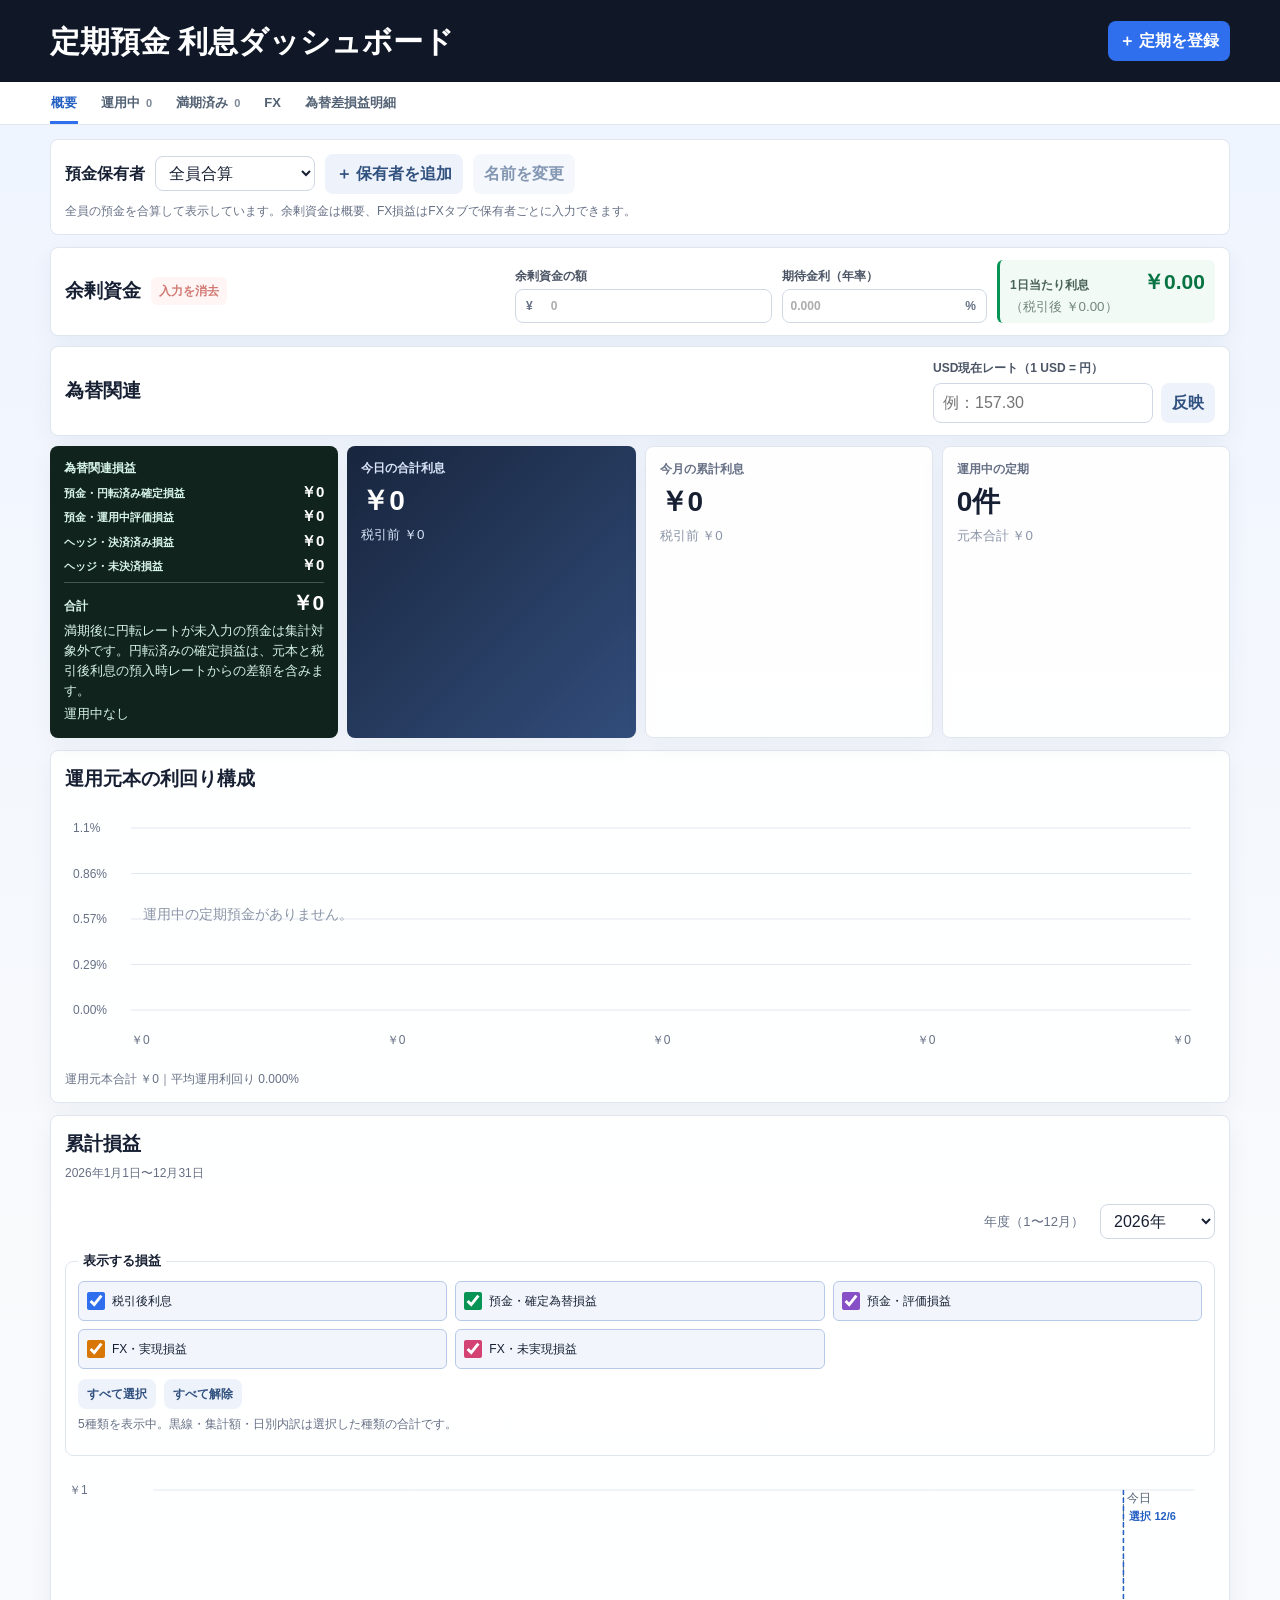
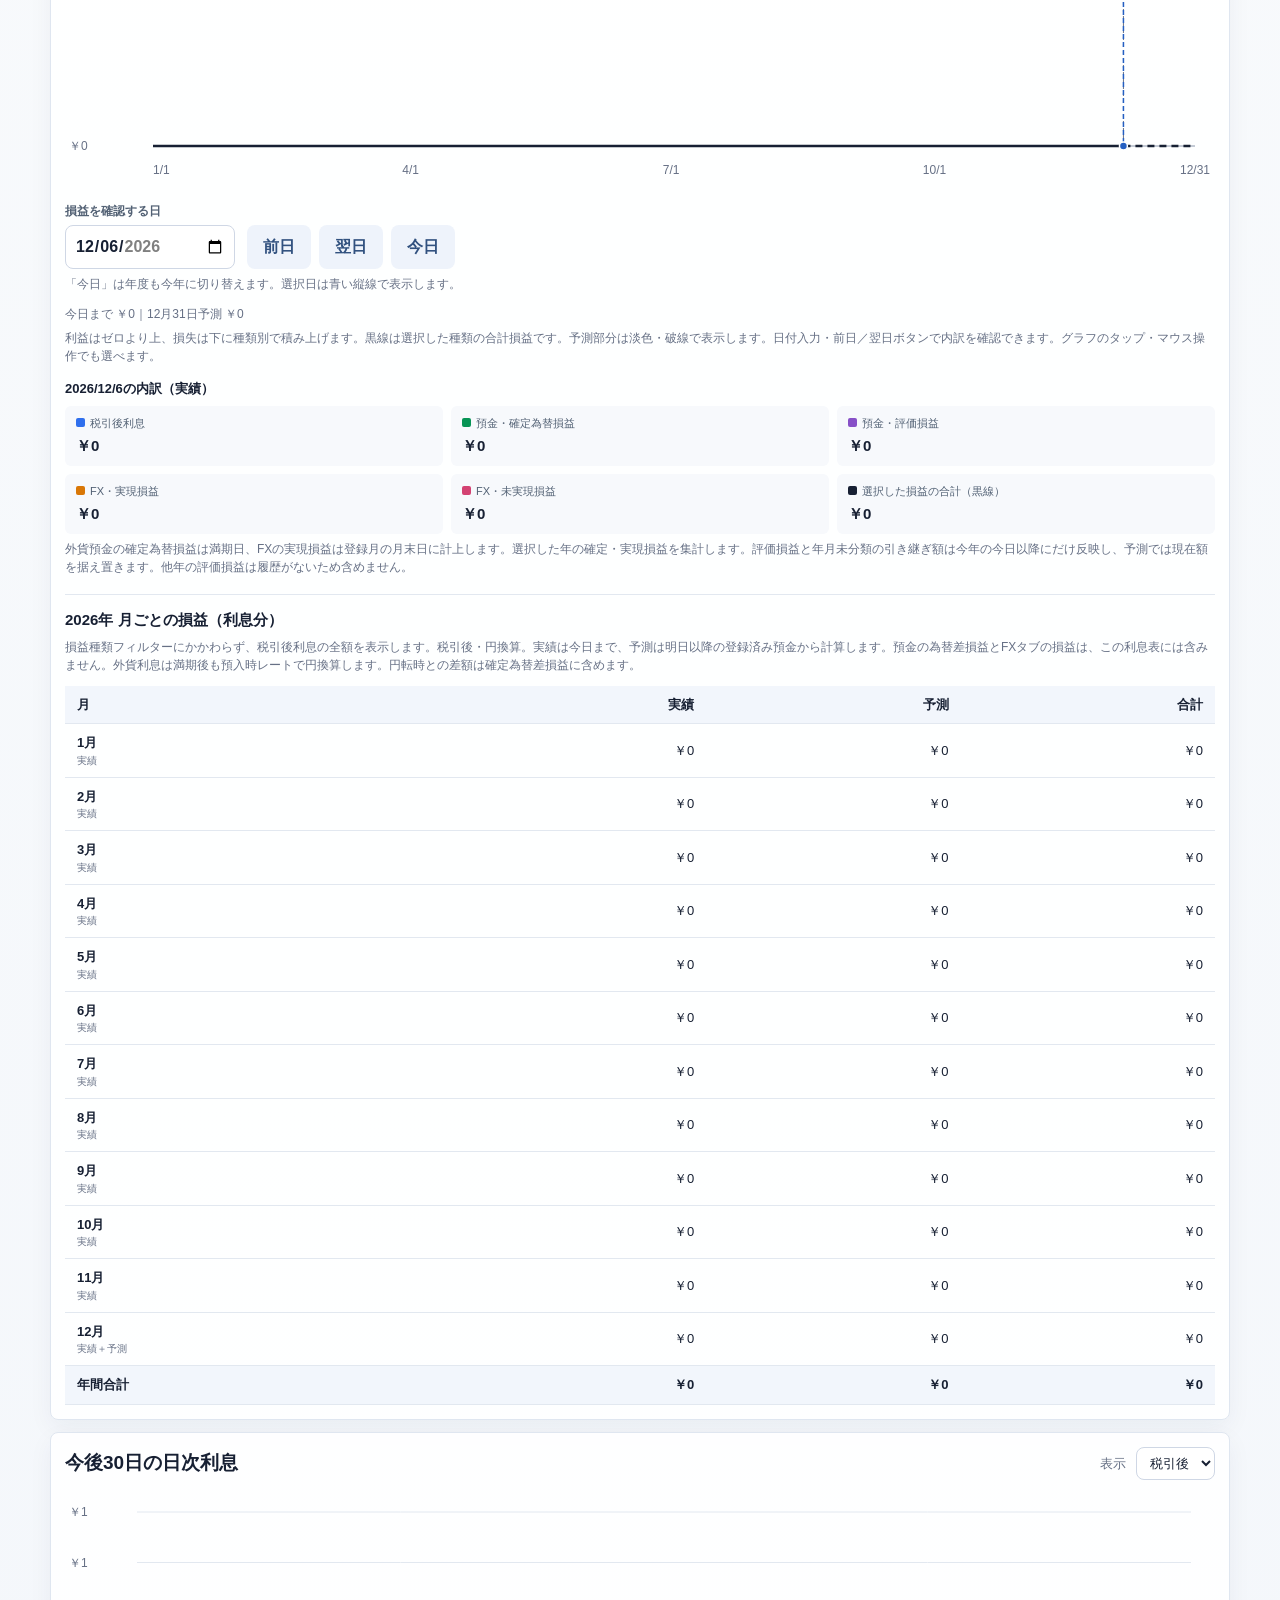
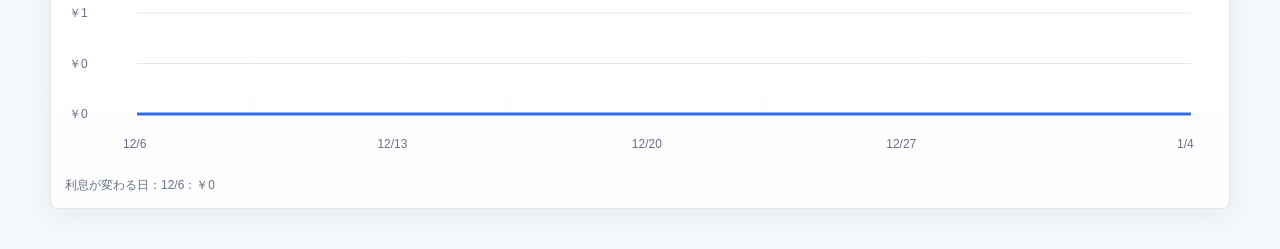
==== index.html @ d97f9ba0 "Move profit date navigation below chart" ====
<!doctype html>
<html lang="ja">
<head>
  <meta charset="utf-8" />
  <meta name="viewport" content="width=device-width,initial-scale=1,viewport-fit=cover" />
  <meta name="theme-color" content="#101827" />
  <title>定期預金 利息ダッシュボード</title>
  <link rel="manifest" href="manifest.json" />
  <link rel="stylesheet" href="style-v32.css" />
</head>
<body>
  <header class="app-header">
    <div>
      <h1>定期預金 利息ダッシュボード</h1>
    </div>
    <button id="addDepositButton" class="primary-button">＋ 定期を登録</button>
  </header>

  <nav class="view-nav" aria-label="画面切り替え">
    <div class="view-nav-inner">
      <a href="#dashboard" data-view-link="dashboard">概要</a>
      <a href="#active" data-view-link="active">運用中 <span id="activeNavCount">0</span></a>
      <a href="#matured" data-view-link="matured">満期済み <span id="maturedNavCount">0</span></a>
      <a href="#fx" data-view-link="fx">FX</a>
      <a href="#fx-details" data-view-link="fx-details">為替差損益明細</a>
    </div>
  </nav>

  <main class="container">
    <section class="owner-panel" aria-label="預金保有者の切り替え">
      <div class="owner-controls">
        <label for="ownerSelector">預金保有者</label>
        <select id="ownerSelector"></select>
        <button id="addOwnerButton" class="secondary-button" type="button">＋ 保有者を追加</button>
        <button id="renameOwnerButton" class="secondary-button" type="button">名前を変更</button>
      </div>
      <p id="ownerScopeLabel"></p>
    </section>
    <section id="dashboardView" class="app-view">
    <section class="surplus-panel">
      <div class="surplus-heading">
        <h2>余剰資金</h2>
        <button id="clearSurplusButton" class="compact-button" type="button">入力を消去</button>
      </div>
      <div class="surplus-fields">
        <label>
          余剰資金の額
          <div class="input-with-unit">
            <span>¥</span>
            <input id="surplusAmount" type="number" min="0" step="1" inputmode="decimal" placeholder="0" />
          </div>
        </label>
        <label>
          期待金利（年率）
          <div class="input-with-unit unit-right">
            <input id="surplusAnnualRate" type="number" min="0" step="0.001" inputmode="decimal" placeholder="0.000" />
            <span>%</span>
          </div>
        </label>
        <div class="surplus-result">
          <span>1日当たり利息</span>
          <strong id="surplusDailyInterest">¥0.00</strong>
          <small id="surplusDailyInterestNet">（税引後 ¥0.00）</small>
        </div>
      </div>
    </section>

    <section class="fx-toolbar">
      <div>
        <h2>為替関連</h2>
      </div>
      <div class="fx-related-fields fx-rate-only">
        <div class="fx-rate-entry">
          <label for="manualUsdRate">USD現在レート（1 USD = 円）</label>
          <div class="fx-rate-controls">
            <input id="manualUsdRate" type="number" min="0.000001" step="0.000001" inputmode="decimal" placeholder="例：157.30" />
            <button id="applyFxRateButton" class="secondary-button">反映</button>
          </div>
        </div>
      </div>
    </section>

    <section class="summary-grid">
      <article class="summary-card fx-featured">
        <span>為替関連損益</span>
        <div class="fx-profit-lines">
          <div class="fx-profit-line"><span>預金・円転済み確定損益</span><strong id="realizedDepositFx">¥0</strong></div>
          <div class="fx-profit-line"><span>預金・運用中評価損益</span><strong id="unrealizedDepositFx">¥0</strong></div>
          <div class="fx-profit-line"><span>ヘッジ・決済済み損益</span><strong id="settledHedgeFx">¥0</strong></div>
          <div class="fx-profit-line"><span>ヘッジ・未決済損益</span><strong id="unsettledHedgeFx">¥0</strong></div>
          <div class="fx-profit-line total"><span>合計</span><strong id="fxGainLoss">¥0</strong></div>
        </div>
        <small style="display:block">満期後に円転レートが未入力の預金は集計対象外です。円転済みの確定損益は、元本と税引後利息の預入時レートからの差額を含みます。</small>
        <small id="fxRateStatus">外貨預金なし</small>
      </article>
      <article class="summary-card featured">
        <span>今日の合計利息</span>
        <strong id="todayInterest">¥0</strong>
        <small id="todayInterestGross">税引前 ¥0</small>
      </article>
      <article class="summary-card">
        <span>今月の累計利息</span>
        <strong id="monthInterest">¥0</strong>
        <small id="monthInterestGross">税引前 ¥0</small>
      </article>
      <article class="summary-card">
        <span>運用中の定期</span>
        <strong id="activeDepositCount">0件</strong>
        <small id="totalPrincipal">元本合計 ¥0</small>
      </article>
    </section>

    <section class="panel">
      <div class="panel-heading">
        <div>
          <h2>運用元本の利回り構成</h2>
        </div>
      </div>
      <div class="chart-shell">
        <canvas id="yieldChart" width="1000" height="260" aria-label="運用元本の利回り構成グラフ"></canvas>
      </div>
      <div id="yieldBreakdown" class="daily-breakdown">グラフを読み込んでいます...</div>
    </section>

    <section class="panel">
      <div class="panel-heading">
        <div>
          <h2>累計損益</h2>
          <p id="profitPeriod" class="daily-breakdown"></p>
        </div>
      </div>
      <div class="toolbar profit-year-filter"><label for="profitYear">年度（1〜12月）</label><select id="profitYear"></select></div>
      <fieldset id="profitSeriesFilter" class="profit-series-filter">
        <legend>表示する損益</legend>
        <div class="profit-series-options">
          <label class="profit-series-option" style="--series-color:#2f6fed"><input type="checkbox" data-profit-series="interest" checked /><span>税引後利息</span></label>
          <label class="profit-series-option" style="--series-color:#079455"><input type="checkbox" data-profit-series="depositRealized" checked /><span>預金・確定為替損益</span></label>
          <label class="profit-series-option" style="--series-color:#8750c7"><input type="checkbox" data-profit-series="depositUnrealized" checked /><span>預金・評価損益</span></label>
          <label class="profit-series-option" style="--series-color:#d97706"><input type="checkbox" data-profit-series="fxRealized" checked /><span>FX・実現損益</span></label>
          <label class="profit-series-option" style="--series-color:#d34272"><input type="checkbox" data-profit-series="fxUnrealized" checked /><span>FX・未実現損益</span></label>
        </div>
        <div class="profit-series-actions">
          <button id="selectAllProfitSeries" type="button" class="secondary-button">すべて選択</button>
          <button id="clearProfitSeries" type="button" class="secondary-button">すべて解除</button>
        </div>
        <p id="profitSeriesStatus" class="daily-breakdown" role="status" aria-live="polite"></p>
      </fieldset>
      <div class="chart-shell">
        <canvas id="profitChart" width="1000" height="320" aria-label="損益種類別の累計損益積み上げグラフ" aria-describedby="profitChartNote"></canvas>
      </div>
      <div class="profit-date-controls" role="group" aria-label="損益の確認日を選択">
        <label for="profitDetailDate">損益を確認する日<input id="profitDetailDate" type="date" /></label>
        <div class="profit-date-buttons">
          <button id="profitPreviousDay" type="button" class="secondary-button">前日</button>
          <button id="profitNextDay" type="button" class="secondary-button">翌日</button>
          <button id="profitToday" type="button" class="secondary-button">今日</button>
        </div>
      </div>
      <p class="daily-breakdown profit-date-help">「今日」は年度も今年に切り替えます。選択日は青い縦線で表示します。</p>
      <div id="profitBreakdown" class="daily-breakdown"></div>
      <p id="profitChartNote" class="daily-breakdown">利益はゼロより上、損失は下に種類別で積み上げます。黒線は選択した種類の合計損益です。予測部分は淡色・破線で表示します。日付入力・前日／翌日ボタンで内訳を確認できます。グラフのタップ・マウス操作でも選べます。</p>
      <h3 id="profitDetailHeading" class="profit-detail-heading"></h3>
      <div id="profitLegend" class="profit-legend"></div>
      <p class="daily-breakdown">外貨預金の確定為替損益は満期日、FXの実現損益は登録月の月末日に計上します。選択した年の確定・実現損益を集計します。評価損益と年月未分類の引き継ぎ額は今年の今日以降にだけ反映し、予測では現在額を据え置きます。他年の評価損益は履歴がないため含めません。</p>
      <div class="monthly-profit">
        <h3 id="monthlyProfitTitle">月ごとの損益（利息分）</h3>
        <p id="monthlyProfitNote" class="daily-breakdown">損益種類フィルターにかかわらず、税引後利息の全額を表示します。税引後・円換算。実績は今日まで、予測は明日以降の登録済み預金から計算します。預金の為替差損益とFXタブの損益は、この利息表には含みません。外貨利息は満期後も預入時レートで円換算します。円転時との差額は確定為替差損益に含めます。</p>
        <div class="monthly-profit-scroll" tabindex="0" role="region" aria-label="月ごとの損益表" aria-describedby="monthlyProfitNote">
          <table class="monthly-profit-table">
            <caption id="monthlyProfitCaption" class="visually-hidden">選択年の月別税引後利息の実績と予測</caption>
            <thead><tr><th scope="col">月</th><th scope="col">実績</th><th scope="col">予測</th><th scope="col">合計</th></tr></thead>
            <tbody id="monthlyProfitBody"></tbody>
            <tfoot><tr><th scope="row">年間合計</th><td id="monthlyProfit-actual"></td><td id="monthlyProfit-forecast"></td><td id="monthlyProfit-total"></td></tr></tfoot>
          </table>
        </div>
      </div>
    </section>

    <section class="panel">
      <div class="panel-heading">
        <div>
          <h2>今後30日の日次利息</h2>
        </div>
        <div class="toolbar">
          <label>
            表示
            <select id="taxMode">
              <option value="net">税引後</option>
              <option value="gross">税引前</option>
            </select>
          </label>
        </div>
      </div>
      <div class="chart-shell">
        <canvas id="interestChart" width="1000" height="280" aria-label="日次利息グラフ"></canvas>
      </div>
      <div id="dailyBreakdown" class="daily-breakdown"></div>
    </section>
    </section>

    <section id="depositsView" class="app-view" hidden>
    <section class="panel view-content-panel">
      <div class="panel-heading">
        <div>
          <p class="view-eyebrow">定期預金</p>
          <h2 id="depositViewTitle">運用中の定期預金</h2>
        </div>
        <div class="toolbar">
          <button id="exportButton" class="secondary-button">CSV出力</button>
          <label class="file-label">
            CSV読込
            <input id="importInput" type="file" accept=".csv,text/csv" />
          </label>
        </div>
      </div>
      <div id="depositList" class="deposit-list"></div>
      <p id="emptyMessage" class="empty-message">まだ定期預金が登録されていません。</p>
    </section>
    </section>

    <section id="fxView" class="app-view" hidden>
      <section class="panel view-content-panel">
        <div class="panel-heading">
          <div><p class="view-eyebrow">FX</p><h2>FX損益の登録</h2></div>
          <button id="addFxCompanyButton" class="secondary-button" type="button">＋ FX会社を追加</button>
        </div>
        <p id="fxEditingScope" class="daily-breakdown"></p>
        <p class="daily-breakdown">金額は円で入力してください。マイナス入力にも対応しています。FX会社の一覧は全保有者で共通です。</p>
        <div class="fx-ledger-summary">
          <div><span>実現損益（全登録年月）</span><strong id="fxRegisteredRealized">¥0</strong></div>
          <div><span>未実現損益（現時点）</span><strong id="fxCurrentUnrealized">¥0</strong></div>
          <div><span>FX損益合計</span><strong id="fxRegisteredTotal">¥0</strong></div>
        </div>
        <h3>実現損益</h3>
        <div class="toolbar"><label for="fxYear">表示年</label><select id="fxYear"></select></div>
        <p class="daily-breakdown">2026年1月から登録できます。表は横・縦にスクロールできます。概要の「ヘッジ・決済済み損益」は、表示年にかかわらず全登録年月の合計です。</p>
        <p id="fxCompanyEmpty" class="empty-message">保有者を選び「FX会社を追加」すると、年月×FX会社の表に入力できます。</p>
        <div class="fx-ledger-scroll" role="region" aria-label="年月別・FX会社別の実現損益" tabindex="0">
          <table class="fx-ledger-table">
            <caption class="visually-hidden">FX実現損益の月別・会社別入力表（円）</caption>
            <thead id="fxLedgerHead"></thead><tbody id="fxLedgerBody"></tbody><tfoot id="fxLedgerFoot"></tfoot>
          </table>
        </div>
        <div id="fxLegacyPanel" class="fx-legacy-panel" hidden>
          <label for="fxSettledProfit">年月未分類の実現損益（従来入力の引き継ぎ・円）</label>
          <input id="fxSettledProfit" type="text" inputmode="text" spellcheck="false" placeholder="0" />
          <p class="daily-breakdown">以前の決済損益は年月・会社が不明なため、ここに引き継いで合計に含めています。月別表へ振り分けた分はこの金額から差し引き、二重計上を防いでください。</p>
        </div>
        <div class="fx-unrealized-panel">
          <h3>未実現損益</h3>
          <label for="fxUnsettledProfit">現時点の未実現損益（全FX会社の合計・円）</label>
          <input id="fxUnsettledProfit" type="text" inputmode="text" spellcheck="false" placeholder="例：-10000" />
          <p id="fxUnrealizedUpdatedAt" class="daily-breakdown"></p>
          <p class="daily-breakdown">概要の「ヘッジ・未決済損益」に反映します。</p>
        </div>
        <p id="fxSaveStatus" class="daily-breakdown" role="status" aria-live="polite"></p>
      </section>
    </section>

    <section id="fxDetailsView" class="app-view" hidden>
    <section class="panel view-content-panel">
      <div class="panel-heading">
        <div>
          <p class="view-eyebrow">為替関連</p>
          <h2>為替差損益の計算明細</h2>
        </div>
      </div>
      <div id="fxCalculationDetails" class="fx-calculation-list"></div>
    </section>
    </section>
  </main>

  <dialog id="depositDialog">
    <form id="depositForm" method="dialog">
      <div class="dialog-heading">
        <div>
          <h2 id="dialogTitle">定期預金を登録</h2>
        </div>
        <button type="button" id="closeDialogButton" class="icon-button" aria-label="閉じる">×</button>
      </div>

      <input type="hidden" id="depositId" />

      <div class="form-grid">
        <label>預金保有者<select id="ownerId" required></select></label>
        <label>
          金融機関名
          <input id="bankName" required placeholder="例：SBI新生銀行" />
        </label>
        <label>
          商品名
          <input id="productName" required placeholder="例：米ドル定期 1か月" />
        </label>
        <label>
          通貨
          <select id="currency">
            <option value="JPY">JPY（円）</option>
            <option value="USD">USD（米ドル）</option>
            <option value="EUR" disabled>EUR（既存データのみ）</option>
            <option value="AUD" disabled>AUD（既存データのみ）</option>
          </select>
        </label>
        <label>
          元本
          <input id="principal" required type="number" min="0" step="0.01" inputmode="decimal" />
        </label>
        <label>
          年利（%）
          <input id="annualRate" required type="number" min="0" step="0.001" inputmode="decimal" />
        </label>
        <label>
          預入日
          <input id="startDate" required type="date" />
        </label>
        <label>
          満期日
          <input id="maturityDate" required type="date" />
        </label>
        <label>
          日数基準
          <select id="dayBasis">
            <option value="365">365日</option>
            <option value="360">360日</option>
          </select>
        </label>
        <label>
          税率（%）
          <input id="taxRate" required type="number" min="0" max="100" step="0.001" value="20.315" />
        </label>
        <label>
          預入時レート（1 USD = 円）
          <input id="initialFxRate" required type="number" min="0.000001" step="0.000001" value="1" />
          <small>預金設定時の為替レート。利息の円換算基準に使用します。JPYは1。</small>
        </label>
        <label>
          現在レート（1 USD = 円）
          <input id="fxRate" required type="number" min="0.000001" step="0.000001" value="1" />
          <small>運用中の元本評価と為替差損益に使用します。利息は預入時レートで円換算します。</small>
        </label>
        <label>
          利息受取時の為替レート（参考・1 USD = 円）
          <input id="interestReceiptFxRate" type="number" min="0.000001" step="0.000001" inputmode="decimal" />
          <small>参考情報として保存します。利息の円換算・為替差損益の計算には使用しません。</small>
        </label>
        <label>
          円転時為替レート（1 USD = 円）
          <input id="conversionFxRate" type="number" min="0.000001" step="0.000001" inputmode="decimal" />
          <small>満期後の元本・税引後利息について、預入時レートからの確定為替差損益を算定します。</small>
        </label>
        <label>
          満期後
          <select id="afterMaturity">
            <option value="close">満期解約</option>
            <option value="principal">元金継続</option>
            <option value="compound">元利継続</option>
          </select>
        </label>
      </div>

      <div class="dialog-actions">
        <button type="button" id="cancelButton" class="secondary-button">キャンセル</button>
        <button type="submit" class="primary-button">保存</button>
      </div>
    </form>
  </dialog>

  <template id="depositCardTemplate">
    <article class="deposit-card">
      <div class="deposit-card-top">
        <div>
          <span class="currency-badge"></span>
          <div class="deposit-title-row">
            <h3 class="deposit-title"></h3>
            <div class="card-actions">
              <button type="button" class="edit-button secondary-button">編集</button>
              <button type="button" class="delete-button danger-button">削除</button>
            </div>
          </div>
          <p class="deposit-subtitle"></p>
        </div>
      </div>
      <div class="deposit-metrics">
        <div><span>元本</span><strong class="principal-value"></strong></div>
        <div><span>今日の税引後利息</span><strong class="daily-value"></strong></div>
        <div>
          <span>現在の税引後累計利息（外貨は預入時レート）</span>
          <strong class="accrued-interest-value"></strong>
        </div>
        <div class="principal-fx-metric">
          <span>元本の為替差損益</span>
          <strong class="principal-fx-value"></strong>
        </div>
        <div class="interest-fx-metric">
          <span>利息の為替差損益</span>
          <strong class="interest-fx-value"></strong>
        </div>
        <div><span>満期利息</span><strong class="maturity-interest-value"></strong></div>
        <div><span>満期まで</span><strong class="remaining-days"></strong></div>
      </div>
      <div class="progress-track"><div class="progress-bar"></div></div>
      <p class="deposit-note"></p>
    </article>
  </template>

  <script>
    if ("serviceWorker" in navigator) {
      navigator.serviceWorker.getRegistrations().then(registrations => {
        registrations.forEach(registration => registration.unregister());
      });
    }
    if ("caches" in window) {
      caches.keys().then(keys => keys.forEach(key => caches.delete(key)));
    }
  </script>
  <script src="app-v32.js"></script>
</body>
</html>
---- style-v32.css ----
*{box-sizing:border-box} :root{font-family:-apple-system,BlinkMacSystemFont,"Segoe UI","Hiragino Sans","Yu Gothic",sans-serif;color:#172033;background:#f4f7fb;line-height:1.5}
body{margin:0;min-height:100vh;background:linear-gradient(180deg,#eef4ff 0,#f8fafc 36%,#f4f7fb 100%)}
button,input,select{font:inherit}
button{cursor:pointer}
[hidden]{display:none!important}
.app-header{display:flex;justify-content:space-between;gap:14px;align-items:center;padding:18px max(20px,calc((100vw - 1180px)/2));background:#101827;color:white}
.app-header h1{margin:1px 0 0;font-size:clamp(21px,4vw,30px)}
.view-nav{background:#fff;border-bottom:1px solid #dfe6f0;overflow-x:auto}
.view-nav-inner{display:flex;gap:22px;width:min(1180px,calc(100% - 28px));margin:0 auto;min-width:max-content}
.view-nav a{display:flex;align-items:center;gap:6px;padding:11px 1px 8px;border-bottom:3px solid transparent;color:#526174;font-size:13px;font-weight:800;text-decoration:none}
.view-nav a:hover{color:#245fc2}
.view-nav a[aria-current="page"]{border-bottom-color:#2f6fed;color:#245fc2}
.view-nav a span{color:#7b8798;font-size:11px}
.container{width:min(1180px,calc(100% - 28px));margin:14px auto 40px}
.view-content-panel{margin-top:0}
.view-eyebrow{margin:0 0 2px;color:#667085;font-size:11px;font-weight:800}
.surplus-panel,.fx-toolbar{display:flex;justify-content:space-between;align-items:center;gap:14px;margin-bottom:10px;background:#fff;border:1px solid #dfe6f0;border-radius:8px;padding:12px 14px;box-shadow:0 8px 24px rgba(26,44,82,.05)}
.surplus-panel h2,.fx-toolbar h2{margin:0;font-size:19px}
.surplus-heading{display:flex;align-items:center;gap:10px;flex-wrap:wrap}
.surplus-fields{display:grid;grid-template-columns:minmax(170px,1fr) minmax(150px,.8fr) minmax(170px,.85fr);align-items:end;gap:10px;width:min(100%,700px)}
.surplus-fields label,.fx-rate-entry label,.fx-related-fields>label{font-size:12px;font-weight:800;color:#4b5565}
.input-with-unit{display:grid;grid-template-columns:auto minmax(0,1fr);align-items:center;margin-top:4px;border:1px solid #cfd7e5;border-radius:8px;background:white;overflow:hidden}
.input-with-unit.unit-right{grid-template-columns:minmax(0,1fr) auto}
.input-with-unit span{padding:0 10px;color:#667085;font-weight:800}
.input-with-unit input{border:0;border-radius:0;padding:7px 8px;min-width:0}
.surplus-result{display:grid;grid-template-columns:1fr auto;align-items:baseline;gap:0 8px;padding:6px 10px;border-left:3px solid #079455;background:#f2faf6;border-radius:6px}
.surplus-result span{font-size:12px;font-weight:800;color:#496257}
.surplus-result strong{font-size:21px;color:#087443;white-space:nowrap}
.surplus-result small{grid-column:1/-1;color:#71867b}
.fx-rate-entry{display:grid;gap:6px;min-width:min(100%,360px)}
.fx-rate-controls{display:grid;grid-template-columns:minmax(170px,1fr) auto;gap:8px}
.fx-related-fields{display:grid;grid-template-columns:minmax(280px,1.35fr) minmax(150px,.8fr) minmax(150px,.8fr);align-items:end;gap:10px;width:min(100%,820px)}
.summary-grid{display:grid;grid-template-columns:repeat(4,1fr);gap:9px}
.summary-card,.panel,.deposit-card{background:rgba(255,255,255,.94);border:1px solid #dfe6f0;box-shadow:0 8px 24px rgba(26,44,82,.05);border-radius:8px}
.summary-card{padding:13px 14px}
.summary-card span{display:block;color:#667085;font-size:12px;font-weight:700}
.summary-card strong{display:block;margin-top:3px;font-size:clamp(21px,3vw,28px)}
.summary-card small{color:#8a94a6}
.summary-card.featured{background:linear-gradient(135deg,#18253d,#324d7b);color:white;border:none}
.summary-card.featured span,.summary-card.featured small{color:#d9e4f8}
.summary-card.fx-featured{background:#10231d;color:white;border:none}
.summary-card.fx-featured.positive strong{color:#84e1bc}
.summary-card.fx-featured.negative strong{color:#fda29b}
.summary-card.fx-featured span,.summary-card.fx-featured small{color:#d7f4e9}
.fx-profit-lines{display:grid;gap:2px;margin:4px 0 3px}
.fx-profit-line{display:flex;justify-content:space-between;align-items:baseline;gap:8px}
.fx-profit-line span{font-size:11px;font-weight:700}
.fx-profit-line strong{margin:0;font-size:15px;white-space:nowrap;color:white}
.fx-profit-line.total{margin-top:3px;padding-top:4px;border-top:1px solid rgba(215,244,233,.25)}
.fx-profit-line.total span{font-size:12px}
.fx-profit-line.total strong{font-size:21px}
.fx-profit-line strong.positive{color:#84e1bc}
.fx-profit-line strong.negative{color:#fda29b}
.panel{padding:14px;margin-top:12px}
.panel-heading{display:flex;justify-content:space-between;align-items:center;gap:10px;margin-bottom:10px}
.panel-heading h2{margin:0;font-size:19px}
.toolbar{display:flex;align-items:center;gap:10px;flex-wrap:wrap}
.toolbar label{font-size:13px;color:#667085}
select,input{width:100%;border:1px solid #cfd7e5;border-radius:8px;padding:7px 9px;background:white;color:#172033}
.toolbar select{width:auto;margin-left:6px}
.primary-button,.secondary-button,.danger-button,.file-label{border:0;border-radius:8px;padding:8px 11px;font-weight:800;white-space:nowrap}
.compact-button{border:0;border-radius:6px;padding:5px 8px;background:#fff0f0;color:#b42318;font-size:12px;font-weight:800;white-space:nowrap}
.primary-button{background:#2f6fed;color:white}
.secondary-button,.file-label{background:#eef3fb;color:#31517f}
.danger-button{background:#fff0f0;color:#b42318}
.file-label{cursor:pointer}
.file-label input{display:none}
.chart-shell{overflow-x:auto}
canvas{width:100%;min-width:700px;height:280px;display:block}
#yieldChart{height:260px;min-width:0}
.daily-breakdown{margin-top:6px;color:#667085;font-size:12px}
.deposit-list{display:grid;gap:9px}
.deposit-card{padding:10px 12px}
.deposit-card-top>div{width:100%;min-width:0}
.currency-badge{display:inline-flex;background:#eaf0ff;color:#294c8f;border-radius:999px;padding:3px 8px;font-size:11px;font-weight:900}
.deposit-title-row{display:flex;align-items:center;gap:7px;flex-wrap:wrap;margin-top:4px}
.deposit-title{margin:0;font-size:17px}
.deposit-subtitle{margin:0;color:#667085;font-size:13px}
.card-actions{display:flex;gap:4px}
.card-actions button{border-radius:6px;padding:4px 7px;font-size:11px;line-height:1.3}
.deposit-metrics{display:grid;grid-template-columns:repeat(auto-fit,minmax(155px,1fr));gap:8px;margin:10px 0}
.deposit-metrics div{background:#f7f9fc;border-radius:6px;padding:8px 9px}
.deposit-metrics span{display:block;color:#667085;font-size:12px}
.deposit-metrics strong{display:block;margin-top:4px}
.deposit-metrics .principal-fx-metric.positive strong,.deposit-metrics .interest-fx-metric.positive strong{color:#087443}
.deposit-metrics .principal-fx-metric.negative strong,.deposit-metrics .interest-fx-metric.negative strong{color:#b42318}
.progress-track{height:6px;background:#e9eef6;border-radius:999px;overflow:hidden}
.progress-bar{height:100%;background:linear-gradient(90deg,#2f6fed,#63a4ff)}
.deposit-note{margin:8px 0 0;color:#667085;font-size:12px}
.fx-calculation-list{display:grid;gap:0}
.fx-calculation-row{padding:10px 0;border-top:1px solid #e5eaf2}
.fx-calculation-row:first-child{padding-top:0;border-top:0}
.fx-calculation-row:last-child{padding-bottom:0}
.fx-calculation-title{display:flex;justify-content:space-between;gap:10px;align-items:baseline;margin-bottom:4px}
.fx-calculation-title strong{font-size:14px}
.fx-calculation-title span{color:#667085;font-size:11px;font-weight:800}
.fx-calculation-row p{margin:2px 0;color:#526174;font-size:12px;line-height:1.55}
.fx-calculation-total{font-weight:800;color:#172033!important}
.empty-message{text-align:center;color:#8a94a6;padding:20px}
dialog{width:min(760px,calc(100% - 22px));max-height:calc(100vh - 20px);overflow:auto;border:0;border-radius:22px;padding:0;box-shadow:0 30px 90px rgba(9,18,38,.28)}
dialog::backdrop{background:rgba(9,18,38,.56);backdrop-filter:blur(4px)}
dialog form{padding:22px}
.dialog-heading{display:flex;justify-content:space-between;align-items:center}
.dialog-heading h2{margin:0}
.icon-button{border:0;background:#f0f3f8;width:38px;height:38px;border-radius:50%;font-size:24px}
.form-grid{display:grid;grid-template-columns:repeat(2,1fr);gap:14px;margin-top:18px}
.form-grid label{font-size:13px;font-weight:800;color:#4b5565}
.form-grid input,.form-grid select{margin-top:6px}
.form-grid small{display:block;margin-top:4px;color:#8a94a6;font-weight:500}
.dialog-actions{display:flex;justify-content:flex-end;gap:10px;margin-top:20px}
@media(max-width:800px){
  .app-header{align-items:flex-start;flex-direction:column}
  .surplus-panel,.fx-toolbar{align-items:flex-start;flex-direction:column}
  .surplus-fields{width:100%}
  .fx-related-fields{width:100%;grid-template-columns:1fr}
  .summary-grid{grid-template-columns:repeat(2,1fr)}
  .deposit-metrics{grid-template-columns:repeat(2,1fr)}
}
@media(max-width:560px){
  .container{width:min(100% - 18px,1180px)}
  .view-nav-inner{width:max-content;margin-left:9px;margin-right:9px;gap:18px}
  .summary-grid{grid-template-columns:1fr}
  .panel{padding:15px}
  .panel-heading{align-items:flex-start;flex-direction:column}
  .form-grid{grid-template-columns:1fr}
  .fx-rate-entry{width:100%}
  .surplus-fields{grid-template-columns:1fr}
}

.owner-panel{margin-bottom:12px;padding:14px;background:#fff;border:1px solid #dfe6f0;border-radius:8px}.owner-controls{display:flex;align-items:center;gap:10px;flex-wrap:wrap}.owner-controls label{font-weight:800}.owner-controls select{width:auto;min-width:160px;max-width:100%}.owner-panel p{margin:8px 0 0;color:#667085;font-size:12px}button:disabled,input:disabled{opacity:.6;cursor:default}@media(max-width:560px){.owner-controls select{flex:1}.owner-controls button{font-size:12px}}

.monthly-profit{margin-top:18px;border-top:1px solid #e2e8f0;padding-top:14px}.monthly-profit h3{margin:0 0 6px;font-size:15px}.monthly-profit-scroll{overflow-x:auto;margin-top:10px}.monthly-profit-table{width:100%;border-collapse:collapse;font-size:13px;font-variant-numeric:tabular-nums}.monthly-profit-table th,.monthly-profit-table td{padding:9px 12px;border-bottom:1px solid #e2e8f0;text-align:right;white-space:nowrap}.monthly-profit-table th:first-child{text-align:left}.monthly-profit-table thead,.monthly-profit-table tfoot{background:#f2f6fc}.monthly-profit-table tfoot{font-weight:800}.monthly-profit-table small{display:block;color:#667085;font-weight:400;font-size:10px}.visually-hidden{position:absolute;width:1px;height:1px;padding:0;margin:-1px;overflow:hidden;clip:rect(0,0,0,0);white-space:nowrap;border:0}@media(max-width:560px){.monthly-profit-table th,.monthly-profit-table td{padding:8px 6px;font-size:12px}}

.fx-rate-only{display:block;width:auto}.fx-ledger-summary{display:grid;grid-template-columns:repeat(3,minmax(0,1fr));gap:10px;margin:18px 0}.fx-ledger-summary>div{padding:12px;background:#f2f6fc;border-radius:8px}.fx-ledger-summary span{display:block;color:#667085;font-size:12px}.fx-ledger-summary strong{display:block;font-size:21px;overflow-wrap:anywhere}.fx-ledger-scroll{overflow:auto;max-height:620px;margin-top:12px;border:1px solid #dfe6f0;border-radius:8px;isolation:isolate}.fx-ledger-table{border-collapse:separate;border-spacing:0;width:100%;font-size:13px;font-variant-numeric:tabular-nums}.fx-ledger-table th,.fx-ledger-table td{padding:8px 10px;border-bottom:1px solid #e2e8f0;border-right:1px solid #e2e8f0;text-align:right;white-space:nowrap;background:#fff}.fx-ledger-table th:first-child{position:sticky;left:0;z-index:1;text-align:left;background:#f2f6fc;min-width:106px}.fx-ledger-table thead th{position:sticky;top:0;z-index:2;background:#eef3fb;text-align:center;min-width:170px;white-space:normal;overflow-wrap:anywhere}.fx-ledger-table thead th:first-child{z-index:3}.fx-ledger-table tfoot th,.fx-ledger-table tfoot td{font-weight:800;background:#eef3fb}.fx-ledger-table input{min-width:145px;text-align:right;font-size:16px}.fx-ledger-table input[aria-invalid=true],#fxSettledProfit[aria-invalid=true],#fxUnsettledProfit[aria-invalid=true]{border-color:#b42318;background:#fff0f0}.fx-company-actions{display:flex;gap:5px;justify-content:center;margin-top:6px}.fx-company-actions button{font-size:11px;padding:4px 6px}.fx-unrealized-panel,.fx-legacy-panel{margin-top:22px;padding-top:16px;border-top:1px solid #dfe6f0}.fx-unrealized-panel h3{margin:0 0 10px}.fx-unrealized-panel label,.fx-legacy-panel label{display:block;font-size:13px;font-weight:700}.fx-unrealized-panel input,.fx-legacy-panel input{max-width:360px;margin-top:7px;font-size:16px}#fxYear{width:auto;min-width:110px}#fxSaveStatus.negative{color:#b42318}@media(max-width:560px){.fx-ledger-summary{grid-template-columns:1fr}.fx-ledger-table th,.fx-ledger-table td{padding:7px}.fx-ledger-table thead th{min-width:160px}}

#profitChart{min-width:0;height:320px}.profit-year-filter{justify-content:flex-end;margin:0 0 12px}.profit-year-filter select{min-width:115px}.profit-detail-heading{font-size:13px;margin:14px 0 8px}.profit-legend{display:grid;grid-template-columns:repeat(3,minmax(0,1fr));gap:8px}.profit-legend-item{padding:9px 11px;background:#f7f9fc;border-radius:6px;min-width:0}.profit-legend-item span{display:block;font-size:11px;color:#526174}.profit-legend-item span:before{content:"";display:inline-block;width:9px;height:9px;margin-right:5px;border-radius:2px;background:var(--series-color)}.profit-legend-item strong{display:block;margin-top:3px;font-size:15px;font-variant-numeric:tabular-nums;overflow-wrap:anywhere}.profit-legend-item strong.negative{color:#b42318}@media(max-width:560px){.profit-legend{grid-template-columns:repeat(2,minmax(0,1fr))}.profit-year-filter{justify-content:flex-start}}

.profit-series-filter{margin:0 0 14px;padding:10px 12px;border:1px solid #dfe6f0;border-radius:8px;min-width:0}.profit-series-filter legend{font-size:13px;font-weight:800;padding:0 5px}.profit-series-options{display:grid;grid-template-columns:repeat(3,minmax(0,1fr));gap:8px}.profit-series-option{display:flex;align-items:center;gap:7px;padding:10px 8px;border:1px solid #e2e8f0;border-radius:6px;font-size:12px;cursor:pointer;min-width:0}.profit-series-option.selected{background:#f2f6fc;border-color:#b7c9e7}.profit-series-option input{width:18px;height:18px;margin:0;flex:0 0 18px;accent-color:var(--series-color);cursor:pointer}.profit-series-option span{overflow-wrap:anywhere}.profit-series-actions{display:flex;gap:8px;margin-top:10px}.profit-series-actions button{font-size:12px;padding:6px 9px}@media(max-width:560px){.profit-series-options{grid-template-columns:repeat(2,minmax(0,1fr))}.profit-series-option{font-size:11px}}

.profit-date-controls{display:flex;align-items:flex-end;gap:12px;flex-wrap:wrap;margin-top:12px}.profit-date-controls>label{display:block;min-width:170px;font-size:12px;font-weight:700;color:#526174}.profit-date-controls input{display:block;margin-top:5px;min-height:44px;font-size:16px;min-width:0;max-width:100%}.profit-date-buttons{display:flex;gap:8px}.profit-date-buttons button{min-height:44px;min-width:64px}.profit-date-help{margin:6px 0 12px}@media(max-width:560px){.profit-date-controls{display:grid;grid-template-columns:minmax(0,1fr)}.profit-date-controls>label{min-width:0}.profit-date-buttons button{flex:1}.profit-date-buttons{width:100%}}
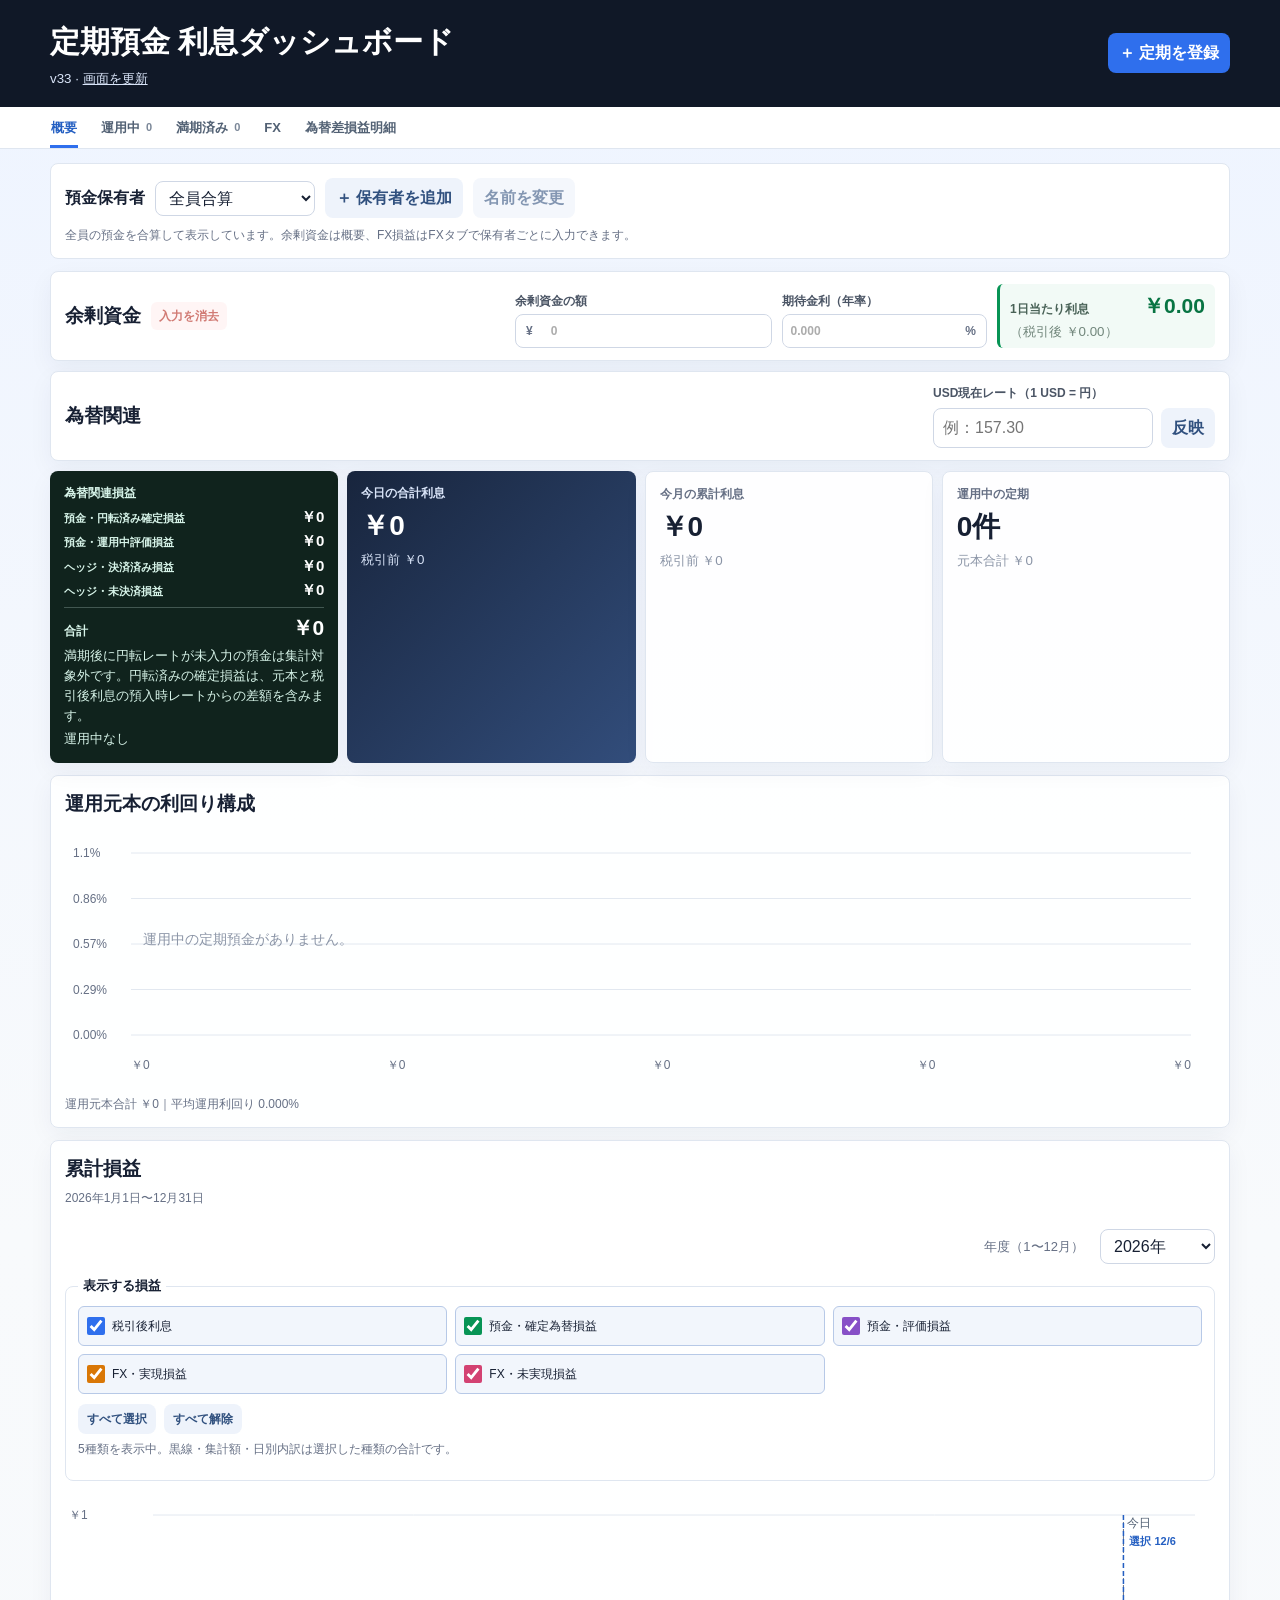
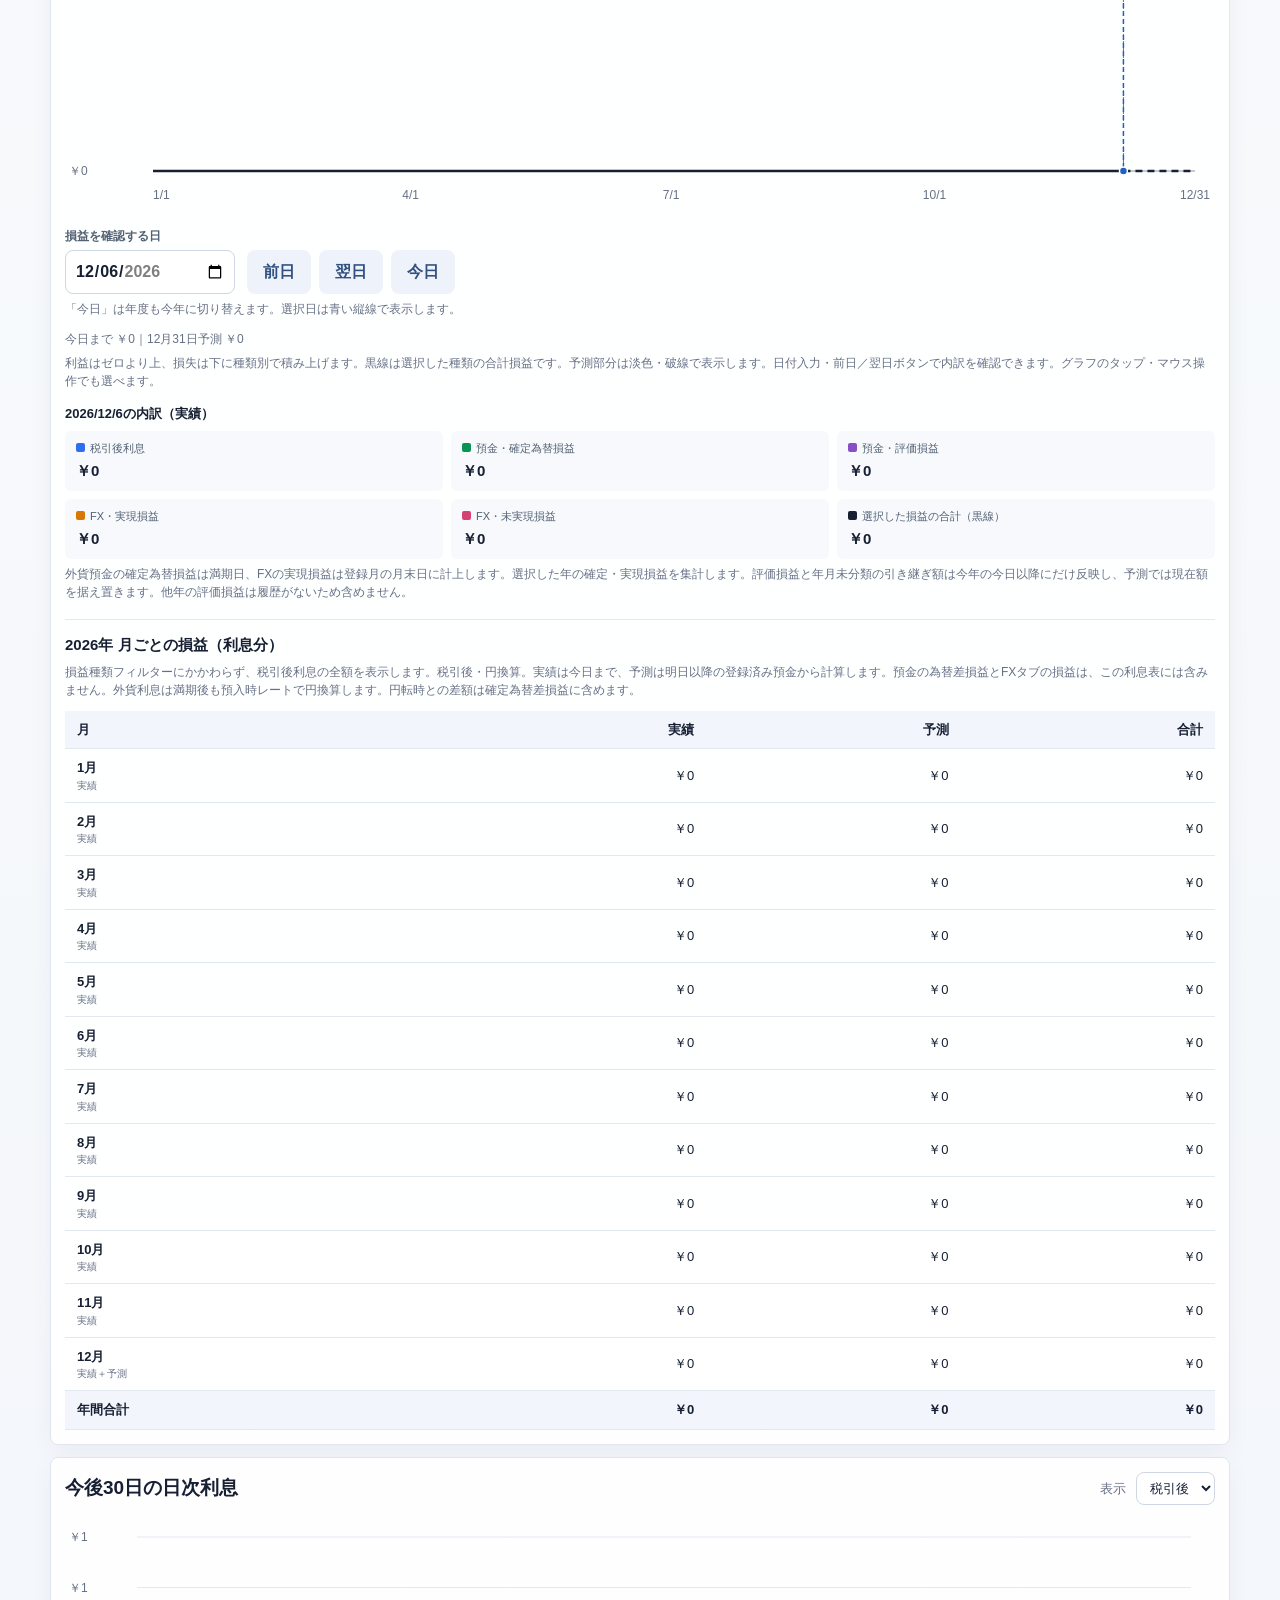
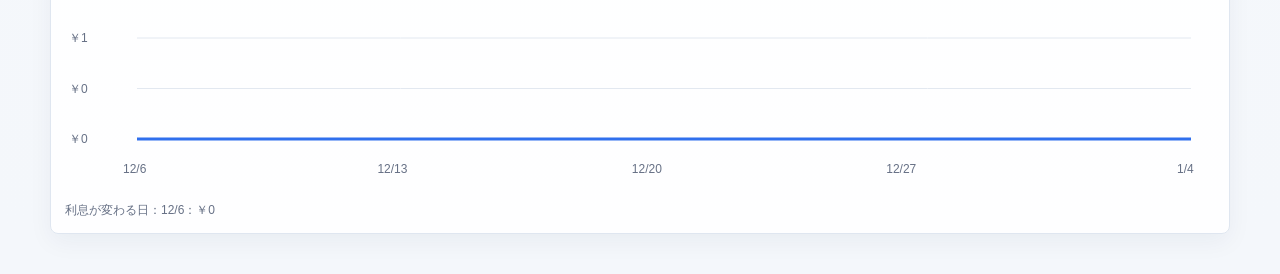
==== commit f2ac637d: "Refresh stale app documents and enforce date controls below chart" ====
--- a/index.html
+++ b/index.html
@@ -12,6 +12,7 @@
   <header class="app-header">
     <div>
       <h1>定期預金 利息ダッシュボード</h1>
+      <small style="display:block;margin-top:5px;color:#d9e4f8">v33 · <a href="./refresh.html" style="color:inherit">画面を更新</a></small>
     </div>
     <button id="addDepositButton" class="primary-button">＋ 定期を登録</button>
   </header>
@@ -412,6 +413,6 @@
       caches.keys().then(keys => keys.forEach(key => caches.delete(key)));
     }
   </script>
-  <script src="app-v32.js"></script>
+  <script src="app-v33.js"></script>
 </body>
 </html>
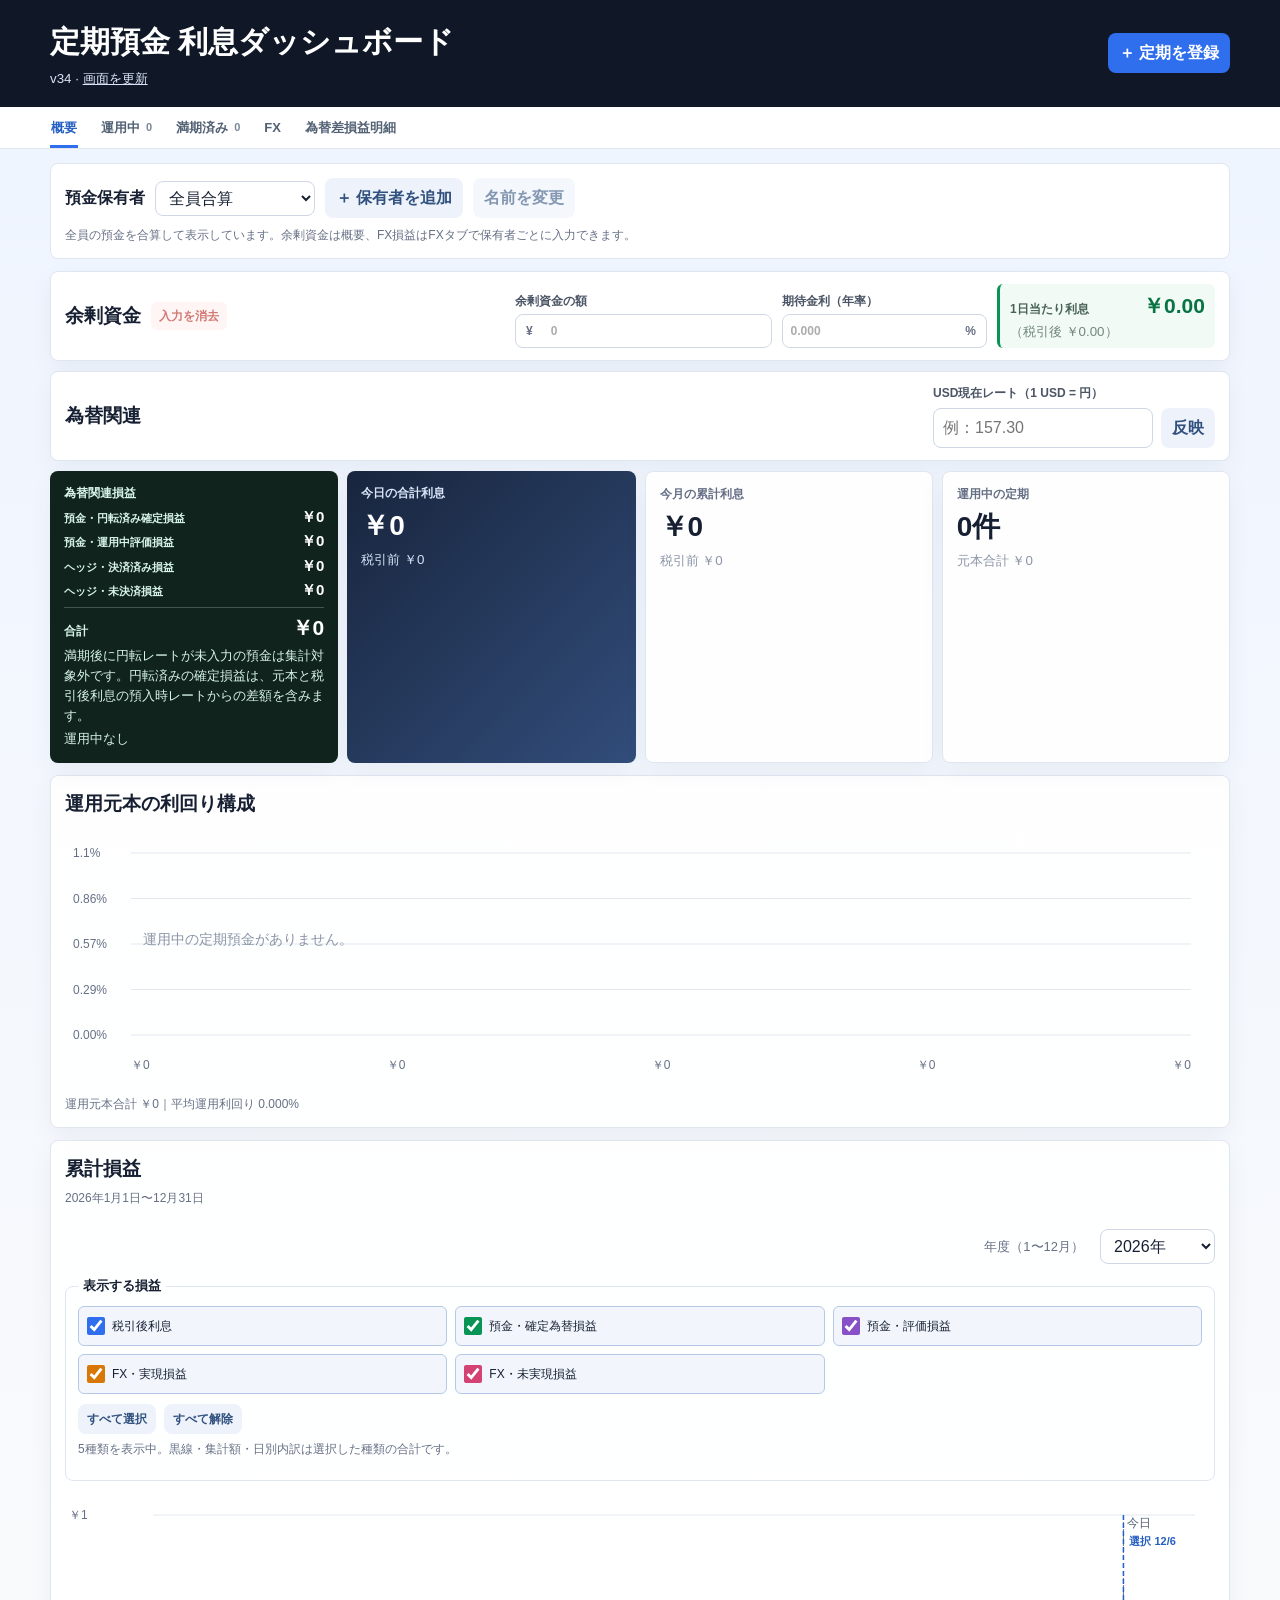
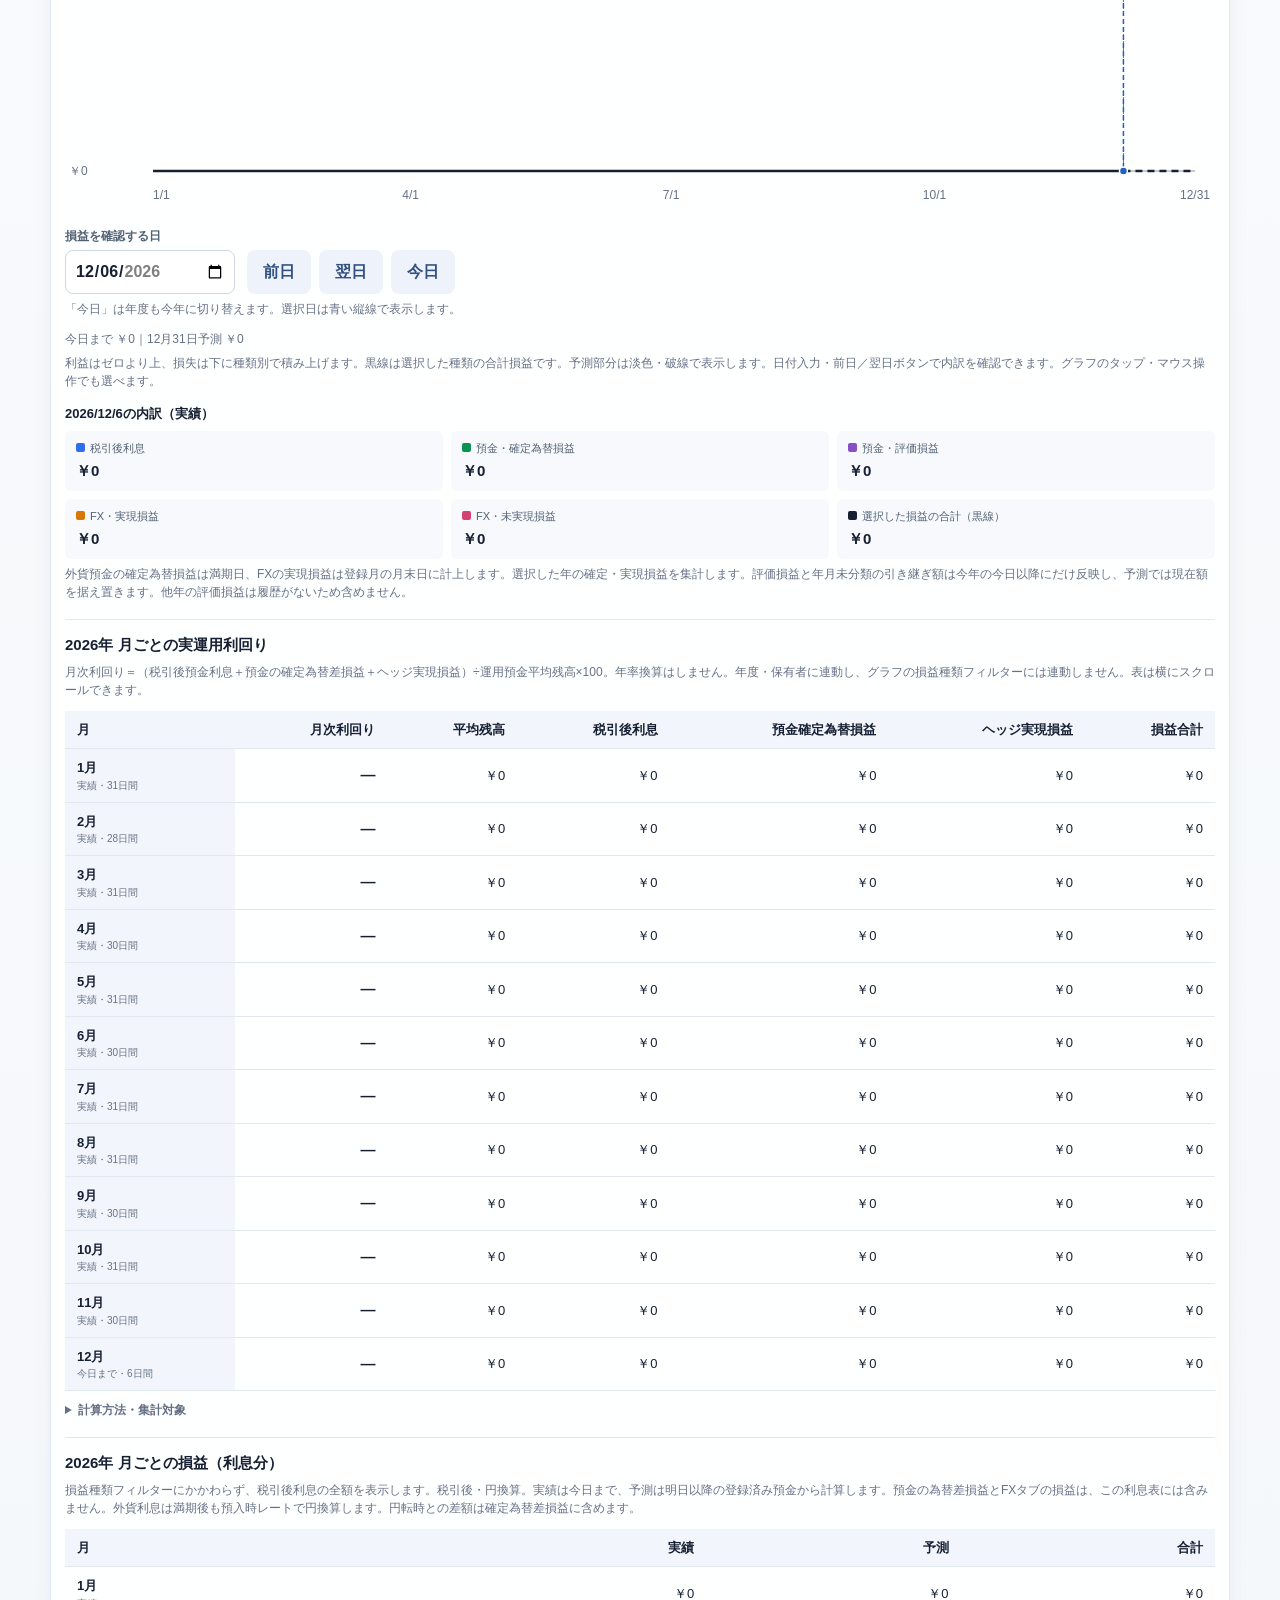
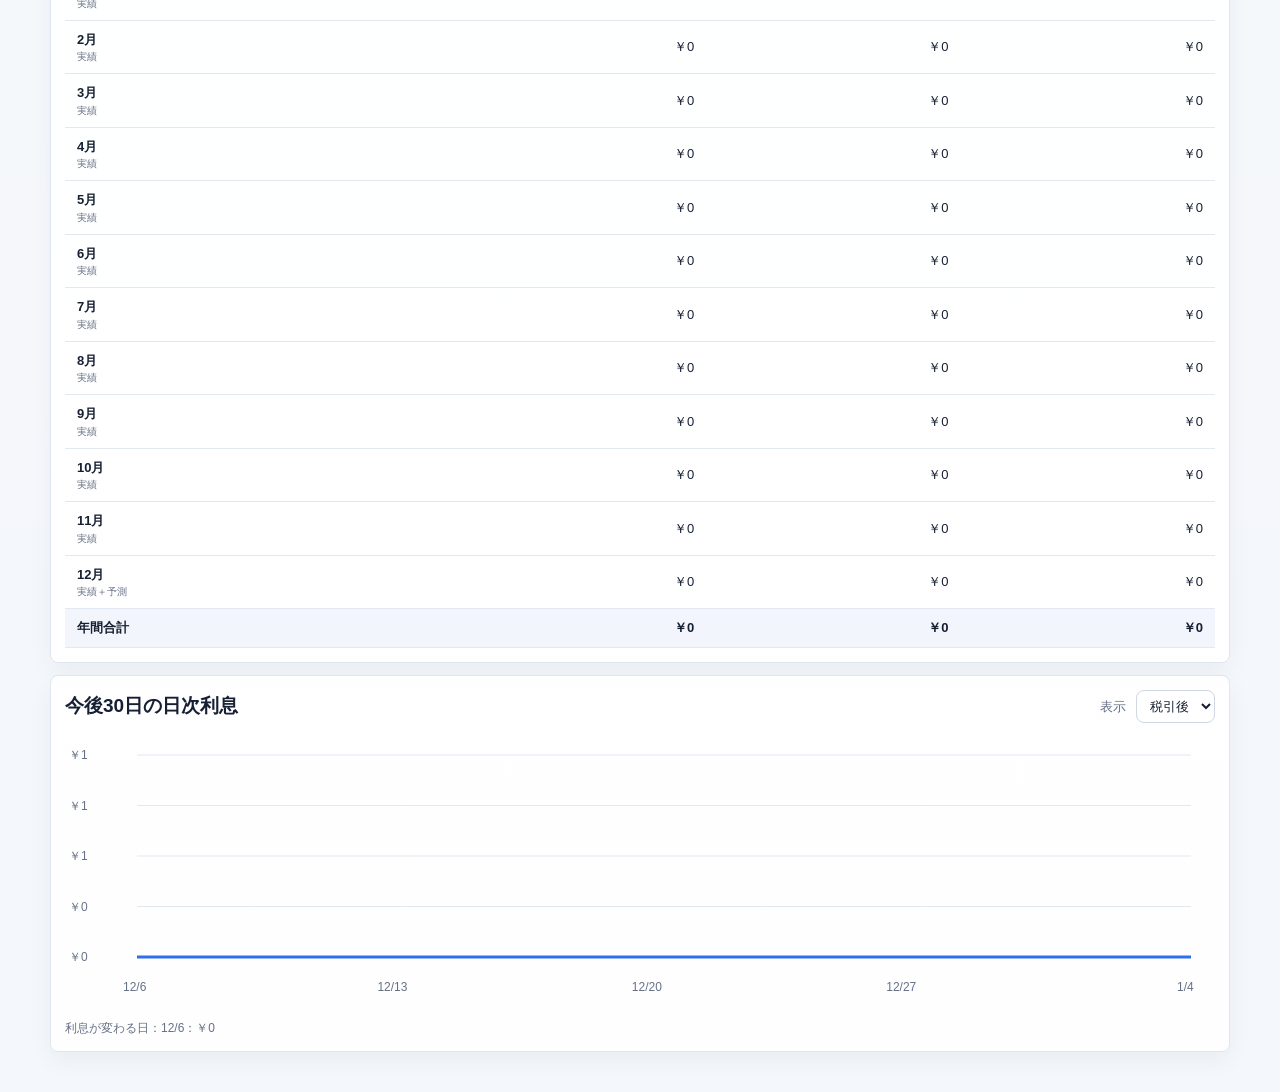
==== commit fa35b357: "Add monthly operating yield on average deposit balances" ====
--- a/index.html
+++ b/index.html
@@ -6,13 +6,13 @@
   <meta name="theme-color" content="#101827" />
   <title>定期預金 利息ダッシュボード</title>
   <link rel="manifest" href="manifest.json" />
-  <link rel="stylesheet" href="style-v32.css" />
+  <link rel="stylesheet" href="style-v34.css" />
 </head>
 <body>
   <header class="app-header">
     <div>
       <h1>定期預金 利息ダッシュボード</h1>
-      <small style="display:block;margin-top:5px;color:#d9e4f8">v33 · <a href="./refresh.html" style="color:inherit">画面を更新</a></small>
+      <small style="display:block;margin-top:5px;color:#d9e4f8">v34 · <a href="./refresh.html" style="color:inherit">画面を更新</a></small>
     </div>
     <button id="addDepositButton" class="primary-button">＋ 定期を登録</button>
   </header>
@@ -163,6 +163,23 @@
       <h3 id="profitDetailHeading" class="profit-detail-heading"></h3>
       <div id="profitLegend" class="profit-legend"></div>
       <p class="daily-breakdown">外貨預金の確定為替損益は満期日、FXの実現損益は登録月の月末日に計上します。選択した年の確定・実現損益を集計します。評価損益と年月未分類の引き継ぎ額は今年の今日以降にだけ反映し、予測では現在額を据え置きます。他年の評価損益は履歴がないため含めません。</p>
+      <div class="monthly-profit monthly-yield">
+        <h3 id="monthlyYieldTitle">月ごとの実運用利回り</h3>
+        <p class="daily-breakdown">月次利回り＝（税引後預金利息＋預金の確定為替差損益＋ヘッジ実現損益）÷運用預金平均残高×100。年率換算はしません。年度・保有者に連動し、グラフの損益種類フィルターには連動しません。表は横にスクロールできます。</p>
+        <div class="monthly-profit-scroll" tabindex="0" role="region" aria-label="月ごとの実運用利回りと内訳" aria-describedby="monthlyYieldNote">
+          <table class="monthly-profit-table monthly-yield-table">
+            <caption id="monthlyYieldCaption" class="visually-hidden">月別実運用利回りと計算内訳</caption>
+            <thead><tr><th scope="col">月</th><th scope="col">月次利回り</th><th scope="col">平均残高</th><th scope="col">税引後利息</th><th scope="col">預金確定為替損益</th><th scope="col">ヘッジ実現損益</th><th scope="col">損益合計</th></tr></thead>
+            <tbody id="monthlyYieldBody"></tbody>
+          </table>
+        </div>
+        <details id="monthlyYieldNote" class="monthly-yield-note">
+          <summary>計算方法・集計対象</summary>
+          <p>平均残高＝各日の運用預金元本の円換算額合計÷集計日数。外貨元本は預入時レートで換算し、預入日は含め、満期日は含めません。FX証拠金・余剰資金は含めません。</p>
+          <p>当月は今日までの利息・平均残高で計算します。預金の確定為替損益は満期日、ヘッジ実現損益は登録月の月末日に計上します。未円転の預金・評価損益・FX未実現損益・年月未分類の引き継ぎ額は含めません。</p>
+          <p>未到来の月と平均残高0の月の利回りは「—」と表示します。表は横にスクロールできます。</p>
+        </details>
+      </div>
       <div class="monthly-profit">
         <h3 id="monthlyProfitTitle">月ごとの損益（利息分）</h3>
         <p id="monthlyProfitNote" class="daily-breakdown">損益種類フィルターにかかわらず、税引後利息の全額を表示します。税引後・円換算。実績は今日まで、予測は明日以降の登録済み預金から計算します。預金の為替差損益とFXタブの損益は、この利息表には含みません。外貨利息は満期後も預入時レートで円換算します。円転時との差額は確定為替差損益に含めます。</p>
@@ -413,6 +430,6 @@
       caches.keys().then(keys => keys.forEach(key => caches.delete(key)));
     }
   </script>
-  <script src="app-v33.js"></script>
+  <script src="app-v34.js"></script>
 </body>
 </html>
--- a/style-v34.css
+++ b/style-v34.css
@@ -0,0 +1,142 @@
+*{box-sizing:border-box} :root{font-family:-apple-system,BlinkMacSystemFont,"Segoe UI","Hiragino Sans","Yu Gothic",sans-serif;color:#172033;background:#f4f7fb;line-height:1.5}
+body{margin:0;min-height:100vh;background:linear-gradient(180deg,#eef4ff 0,#f8fafc 36%,#f4f7fb 100%)}
+button,input,select{font:inherit}
+button{cursor:pointer}
+[hidden]{display:none!important}
+.app-header{display:flex;justify-content:space-between;gap:14px;align-items:center;padding:18px max(20px,calc((100vw - 1180px)/2));background:#101827;color:white}
+.app-header h1{margin:1px 0 0;font-size:clamp(21px,4vw,30px)}
+.view-nav{background:#fff;border-bottom:1px solid #dfe6f0;overflow-x:auto}
+.view-nav-inner{display:flex;gap:22px;width:min(1180px,calc(100% - 28px));margin:0 auto;min-width:max-content}
+.view-nav a{display:flex;align-items:center;gap:6px;padding:11px 1px 8px;border-bottom:3px solid transparent;color:#526174;font-size:13px;font-weight:800;text-decoration:none}
+.view-nav a:hover{color:#245fc2}
+.view-nav a[aria-current="page"]{border-bottom-color:#2f6fed;color:#245fc2}
+.view-nav a span{color:#7b8798;font-size:11px}
+.container{width:min(1180px,calc(100% - 28px));margin:14px auto 40px}
+.view-content-panel{margin-top:0}
+.view-eyebrow{margin:0 0 2px;color:#667085;font-size:11px;font-weight:800}
+.surplus-panel,.fx-toolbar{display:flex;justify-content:space-between;align-items:center;gap:14px;margin-bottom:10px;background:#fff;border:1px solid #dfe6f0;border-radius:8px;padding:12px 14px;box-shadow:0 8px 24px rgba(26,44,82,.05)}
+.surplus-panel h2,.fx-toolbar h2{margin:0;font-size:19px}
+.surplus-heading{display:flex;align-items:center;gap:10px;flex-wrap:wrap}
+.surplus-fields{display:grid;grid-template-columns:minmax(170px,1fr) minmax(150px,.8fr) minmax(170px,.85fr);align-items:end;gap:10px;width:min(100%,700px)}
+.surplus-fields label,.fx-rate-entry label,.fx-related-fields>label{font-size:12px;font-weight:800;color:#4b5565}
+.input-with-unit{display:grid;grid-template-columns:auto minmax(0,1fr);align-items:center;margin-top:4px;border:1px solid #cfd7e5;border-radius:8px;background:white;overflow:hidden}
+.input-with-unit.unit-right{grid-template-columns:minmax(0,1fr) auto}
+.input-with-unit span{padding:0 10px;color:#667085;font-weight:800}
+.input-with-unit input{border:0;border-radius:0;padding:7px 8px;min-width:0}
+.surplus-result{display:grid;grid-template-columns:1fr auto;align-items:baseline;gap:0 8px;padding:6px 10px;border-left:3px solid #079455;background:#f2faf6;border-radius:6px}
+.surplus-result span{font-size:12px;font-weight:800;color:#496257}
+.surplus-result strong{font-size:21px;color:#087443;white-space:nowrap}
+.surplus-result small{grid-column:1/-1;color:#71867b}
+.fx-rate-entry{display:grid;gap:6px;min-width:min(100%,360px)}
+.fx-rate-controls{display:grid;grid-template-columns:minmax(170px,1fr) auto;gap:8px}
+.fx-related-fields{display:grid;grid-template-columns:minmax(280px,1.35fr) minmax(150px,.8fr) minmax(150px,.8fr);align-items:end;gap:10px;width:min(100%,820px)}
+.summary-grid{display:grid;grid-template-columns:repeat(4,1fr);gap:9px}
+.summary-card,.panel,.deposit-card{background:rgba(255,255,255,.94);border:1px solid #dfe6f0;box-shadow:0 8px 24px rgba(26,44,82,.05);border-radius:8px}
+.summary-card{padding:13px 14px}
+.summary-card span{display:block;color:#667085;font-size:12px;font-weight:700}
+.summary-card strong{display:block;margin-top:3px;font-size:clamp(21px,3vw,28px)}
+.summary-card small{color:#8a94a6}
+.summary-card.featured{background:linear-gradient(135deg,#18253d,#324d7b);color:white;border:none}
+.summary-card.featured span,.summary-card.featured small{color:#d9e4f8}
+.summary-card.fx-featured{background:#10231d;color:white;border:none}
+.summary-card.fx-featured.positive strong{color:#84e1bc}
+.summary-card.fx-featured.negative strong{color:#fda29b}
+.summary-card.fx-featured span,.summary-card.fx-featured small{color:#d7f4e9}
+.fx-profit-lines{display:grid;gap:2px;margin:4px 0 3px}
+.fx-profit-line{display:flex;justify-content:space-between;align-items:baseline;gap:8px}
+.fx-profit-line span{font-size:11px;font-weight:700}
+.fx-profit-line strong{margin:0;font-size:15px;white-space:nowrap;color:white}
+.fx-profit-line.total{margin-top:3px;padding-top:4px;border-top:1px solid rgba(215,244,233,.25)}
+.fx-profit-line.total span{font-size:12px}
+.fx-profit-line.total strong{font-size:21px}
+.fx-profit-line strong.positive{color:#84e1bc}
+.fx-profit-line strong.negative{color:#fda29b}
+.panel{padding:14px;margin-top:12px}
+.panel-heading{display:flex;justify-content:space-between;align-items:center;gap:10px;margin-bottom:10px}
+.panel-heading h2{margin:0;font-size:19px}
+.toolbar{display:flex;align-items:center;gap:10px;flex-wrap:wrap}
+.toolbar label{font-size:13px;color:#667085}
+select,input{width:100%;border:1px solid #cfd7e5;border-radius:8px;padding:7px 9px;background:white;color:#172033}
+.toolbar select{width:auto;margin-left:6px}
+.primary-button,.secondary-button,.danger-button,.file-label{border:0;border-radius:8px;padding:8px 11px;font-weight:800;white-space:nowrap}
+.compact-button{border:0;border-radius:6px;padding:5px 8px;background:#fff0f0;color:#b42318;font-size:12px;font-weight:800;white-space:nowrap}
+.primary-button{background:#2f6fed;color:white}
+.secondary-button,.file-label{background:#eef3fb;color:#31517f}
+.danger-button{background:#fff0f0;color:#b42318}
+.file-label{cursor:pointer}
+.file-label input{display:none}
+.chart-shell{overflow-x:auto}
+canvas{width:100%;min-width:700px;height:280px;display:block}
+#yieldChart{height:260px;min-width:0}
+.daily-breakdown{margin-top:6px;color:#667085;font-size:12px}
+.deposit-list{display:grid;gap:9px}
+.deposit-card{padding:10px 12px}
+.deposit-card-top>div{width:100%;min-width:0}
+.currency-badge{display:inline-flex;background:#eaf0ff;color:#294c8f;border-radius:999px;padding:3px 8px;font-size:11px;font-weight:900}
+.deposit-title-row{display:flex;align-items:center;gap:7px;flex-wrap:wrap;margin-top:4px}
+.deposit-title{margin:0;font-size:17px}
+.deposit-subtitle{margin:0;color:#667085;font-size:13px}
+.card-actions{display:flex;gap:4px}
+.card-actions button{border-radius:6px;padding:4px 7px;font-size:11px;line-height:1.3}
+.deposit-metrics{display:grid;grid-template-columns:repeat(auto-fit,minmax(155px,1fr));gap:8px;margin:10px 0}
+.deposit-metrics div{background:#f7f9fc;border-radius:6px;padding:8px 9px}
+.deposit-metrics span{display:block;color:#667085;font-size:12px}
+.deposit-metrics strong{display:block;margin-top:4px}
+.deposit-metrics .principal-fx-metric.positive strong,.deposit-metrics .interest-fx-metric.positive strong{color:#087443}
+.deposit-metrics .principal-fx-metric.negative strong,.deposit-metrics .interest-fx-metric.negative strong{color:#b42318}
+.progress-track{height:6px;background:#e9eef6;border-radius:999px;overflow:hidden}
+.progress-bar{height:100%;background:linear-gradient(90deg,#2f6fed,#63a4ff)}
+.deposit-note{margin:8px 0 0;color:#667085;font-size:12px}
+.fx-calculation-list{display:grid;gap:0}
+.fx-calculation-row{padding:10px 0;border-top:1px solid #e5eaf2}
+.fx-calculation-row:first-child{padding-top:0;border-top:0}
+.fx-calculation-row:last-child{padding-bottom:0}
+.fx-calculation-title{display:flex;justify-content:space-between;gap:10px;align-items:baseline;margin-bottom:4px}
+.fx-calculation-title strong{font-size:14px}
+.fx-calculation-title span{color:#667085;font-size:11px;font-weight:800}
+.fx-calculation-row p{margin:2px 0;color:#526174;font-size:12px;line-height:1.55}
+.fx-calculation-total{font-weight:800;color:#172033!important}
+.empty-message{text-align:center;color:#8a94a6;padding:20px}
+dialog{width:min(760px,calc(100% - 22px));max-height:calc(100vh - 20px);overflow:auto;border:0;border-radius:22px;padding:0;box-shadow:0 30px 90px rgba(9,18,38,.28)}
+dialog::backdrop{background:rgba(9,18,38,.56);backdrop-filter:blur(4px)}
+dialog form{padding:22px}
+.dialog-heading{display:flex;justify-content:space-between;align-items:center}
+.dialog-heading h2{margin:0}
+.icon-button{border:0;background:#f0f3f8;width:38px;height:38px;border-radius:50%;font-size:24px}
+.form-grid{display:grid;grid-template-columns:repeat(2,1fr);gap:14px;margin-top:18px}
+.form-grid label{font-size:13px;font-weight:800;color:#4b5565}
+.form-grid input,.form-grid select{margin-top:6px}
+.form-grid small{display:block;margin-top:4px;color:#8a94a6;font-weight:500}
+.dialog-actions{display:flex;justify-content:flex-end;gap:10px;margin-top:20px}
+@media(max-width:800px){
+  .app-header{align-items:flex-start;flex-direction:column}
+  .surplus-panel,.fx-toolbar{align-items:flex-start;flex-direction:column}
+  .surplus-fields{width:100%}
+  .fx-related-fields{width:100%;grid-template-columns:1fr}
+  .summary-grid{grid-template-columns:repeat(2,1fr)}
+  .deposit-metrics{grid-template-columns:repeat(2,1fr)}
+}
+@media(max-width:560px){
+  .container{width:min(100% - 18px,1180px)}
+  .view-nav-inner{width:max-content;margin-left:9px;margin-right:9px;gap:18px}
+  .summary-grid{grid-template-columns:1fr}
+  .panel{padding:15px}
+  .panel-heading{align-items:flex-start;flex-direction:column}
+  .form-grid{grid-template-columns:1fr}
+  .fx-rate-entry{width:100%}
+  .surplus-fields{grid-template-columns:1fr}
+}
+
+.owner-panel{margin-bottom:12px;padding:14px;background:#fff;border:1px solid #dfe6f0;border-radius:8px}.owner-controls{display:flex;align-items:center;gap:10px;flex-wrap:wrap}.owner-controls label{font-weight:800}.owner-controls select{width:auto;min-width:160px;max-width:100%}.owner-panel p{margin:8px 0 0;color:#667085;font-size:12px}button:disabled,input:disabled{opacity:.6;cursor:default}@media(max-width:560px){.owner-controls select{flex:1}.owner-controls button{font-size:12px}}
+
+.monthly-profit{margin-top:18px;border-top:1px solid #e2e8f0;padding-top:14px}.monthly-profit h3{margin:0 0 6px;font-size:15px}.monthly-profit-scroll{overflow-x:auto;margin-top:10px}.monthly-profit-table{width:100%;border-collapse:collapse;font-size:13px;font-variant-numeric:tabular-nums}.monthly-profit-table th,.monthly-profit-table td{padding:9px 12px;border-bottom:1px solid #e2e8f0;text-align:right;white-space:nowrap}.monthly-profit-table th:first-child{text-align:left}.monthly-profit-table thead,.monthly-profit-table tfoot{background:#f2f6fc}.monthly-profit-table tfoot{font-weight:800}.monthly-profit-table small{display:block;color:#667085;font-weight:400;font-size:10px}.visually-hidden{position:absolute;width:1px;height:1px;padding:0;margin:-1px;overflow:hidden;clip:rect(0,0,0,0);white-space:nowrap;border:0}@media(max-width:560px){.monthly-profit-table th,.monthly-profit-table td{padding:8px 6px;font-size:12px}}
+
+.fx-rate-only{display:block;width:auto}.fx-ledger-summary{display:grid;grid-template-columns:repeat(3,minmax(0,1fr));gap:10px;margin:18px 0}.fx-ledger-summary>div{padding:12px;background:#f2f6fc;border-radius:8px}.fx-ledger-summary span{display:block;color:#667085;font-size:12px}.fx-ledger-summary strong{display:block;font-size:21px;overflow-wrap:anywhere}.fx-ledger-scroll{overflow:auto;max-height:620px;margin-top:12px;border:1px solid #dfe6f0;border-radius:8px;isolation:isolate}.fx-ledger-table{border-collapse:separate;border-spacing:0;width:100%;font-size:13px;font-variant-numeric:tabular-nums}.fx-ledger-table th,.fx-ledger-table td{padding:8px 10px;border-bottom:1px solid #e2e8f0;border-right:1px solid #e2e8f0;text-align:right;white-space:nowrap;background:#fff}.fx-ledger-table th:first-child{position:sticky;left:0;z-index:1;text-align:left;background:#f2f6fc;min-width:106px}.fx-ledger-table thead th{position:sticky;top:0;z-index:2;background:#eef3fb;text-align:center;min-width:170px;white-space:normal;overflow-wrap:anywhere}.fx-ledger-table thead th:first-child{z-index:3}.fx-ledger-table tfoot th,.fx-ledger-table tfoot td{font-weight:800;background:#eef3fb}.fx-ledger-table input{min-width:145px;text-align:right;font-size:16px}.fx-ledger-table input[aria-invalid=true],#fxSettledProfit[aria-invalid=true],#fxUnsettledProfit[aria-invalid=true]{border-color:#b42318;background:#fff0f0}.fx-company-actions{display:flex;gap:5px;justify-content:center;margin-top:6px}.fx-company-actions button{font-size:11px;padding:4px 6px}.fx-unrealized-panel,.fx-legacy-panel{margin-top:22px;padding-top:16px;border-top:1px solid #dfe6f0}.fx-unrealized-panel h3{margin:0 0 10px}.fx-unrealized-panel label,.fx-legacy-panel label{display:block;font-size:13px;font-weight:700}.fx-unrealized-panel input,.fx-legacy-panel input{max-width:360px;margin-top:7px;font-size:16px}#fxYear{width:auto;min-width:110px}#fxSaveStatus.negative{color:#b42318}@media(max-width:560px){.fx-ledger-summary{grid-template-columns:1fr}.fx-ledger-table th,.fx-ledger-table td{padding:7px}.fx-ledger-table thead th{min-width:160px}}
+
+#profitChart{min-width:0;height:320px}.profit-year-filter{justify-content:flex-end;margin:0 0 12px}.profit-year-filter select{min-width:115px}.profit-detail-heading{font-size:13px;margin:14px 0 8px}.profit-legend{display:grid;grid-template-columns:repeat(3,minmax(0,1fr));gap:8px}.profit-legend-item{padding:9px 11px;background:#f7f9fc;border-radius:6px;min-width:0}.profit-legend-item span{display:block;font-size:11px;color:#526174}.profit-legend-item span:before{content:"";display:inline-block;width:9px;height:9px;margin-right:5px;border-radius:2px;background:var(--series-color)}.profit-legend-item strong{display:block;margin-top:3px;font-size:15px;font-variant-numeric:tabular-nums;overflow-wrap:anywhere}.profit-legend-item strong.negative{color:#b42318}@media(max-width:560px){.profit-legend{grid-template-columns:repeat(2,minmax(0,1fr))}.profit-year-filter{justify-content:flex-start}}
+
+.profit-series-filter{margin:0 0 14px;padding:10px 12px;border:1px solid #dfe6f0;border-radius:8px;min-width:0}.profit-series-filter legend{font-size:13px;font-weight:800;padding:0 5px}.profit-series-options{display:grid;grid-template-columns:repeat(3,minmax(0,1fr));gap:8px}.profit-series-option{display:flex;align-items:center;gap:7px;padding:10px 8px;border:1px solid #e2e8f0;border-radius:6px;font-size:12px;cursor:pointer;min-width:0}.profit-series-option.selected{background:#f2f6fc;border-color:#b7c9e7}.profit-series-option input{width:18px;height:18px;margin:0;flex:0 0 18px;accent-color:var(--series-color);cursor:pointer}.profit-series-option span{overflow-wrap:anywhere}.profit-series-actions{display:flex;gap:8px;margin-top:10px}.profit-series-actions button{font-size:12px;padding:6px 9px}@media(max-width:560px){.profit-series-options{grid-template-columns:repeat(2,minmax(0,1fr))}.profit-series-option{font-size:11px}}
+
+.profit-date-controls{display:flex;align-items:flex-end;gap:12px;flex-wrap:wrap;margin-top:12px}.profit-date-controls>label{display:block;min-width:170px;font-size:12px;font-weight:700;color:#526174}.profit-date-controls input{display:block;margin-top:5px;min-height:44px;font-size:16px;min-width:0;max-width:100%}.profit-date-buttons{display:flex;gap:8px}.profit-date-buttons button{min-height:44px;min-width:64px}.profit-date-help{margin:6px 0 12px}@media(max-width:560px){.profit-date-controls{display:grid;grid-template-columns:minmax(0,1fr)}.profit-date-controls>label{min-width:0}.profit-date-buttons button{flex:1}.profit-date-buttons{width:100%}}
+
+.monthly-yield-table{min-width:820px}.monthly-yield-table th:first-child{position:sticky;left:0;z-index:1;background:#f2f6fc;min-width:95px}.monthly-yield-table .monthly-yield-rate{font-weight:800;font-size:15px}.monthly-yield-table .negative{color:#b42318}.monthly-yield-note{margin-top:10px;font-size:12px;color:#667085}.monthly-yield-note summary{cursor:pointer;font-weight:700}.monthly-yield-note p{margin:7px 0}
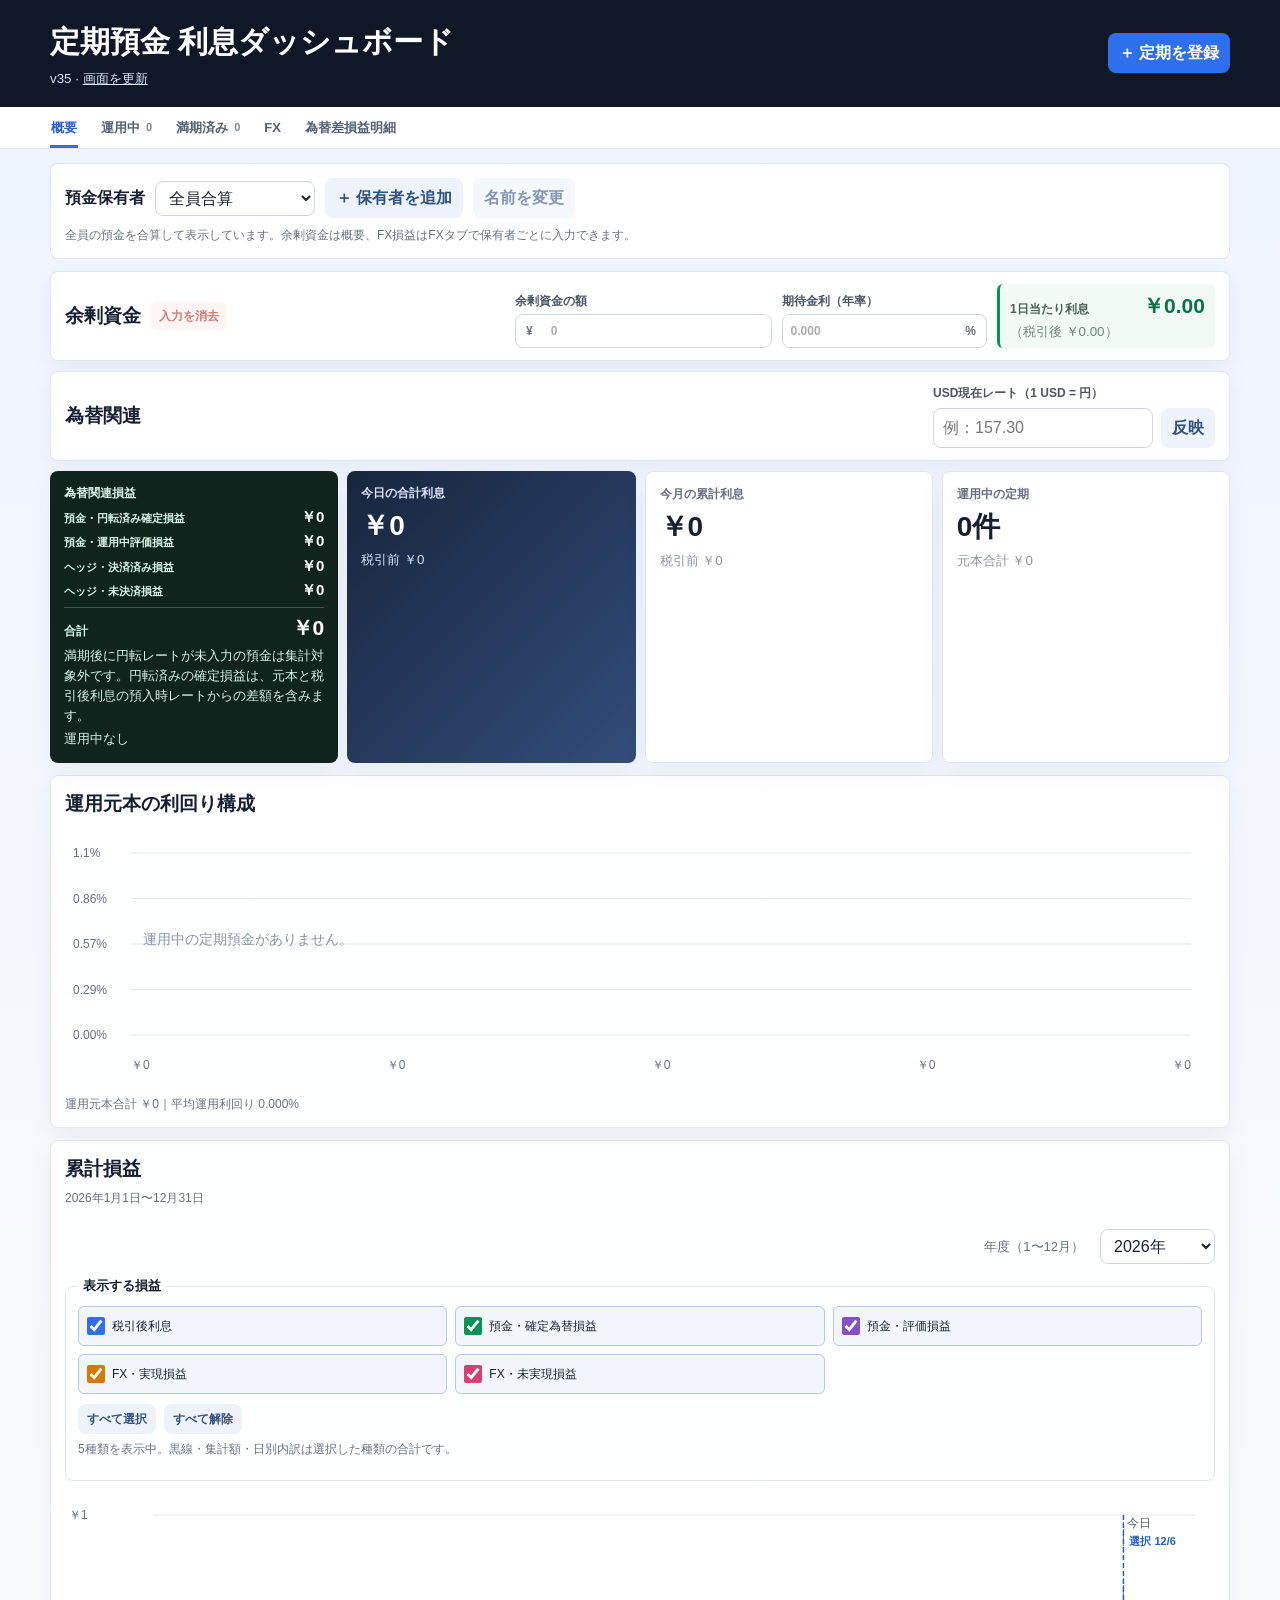
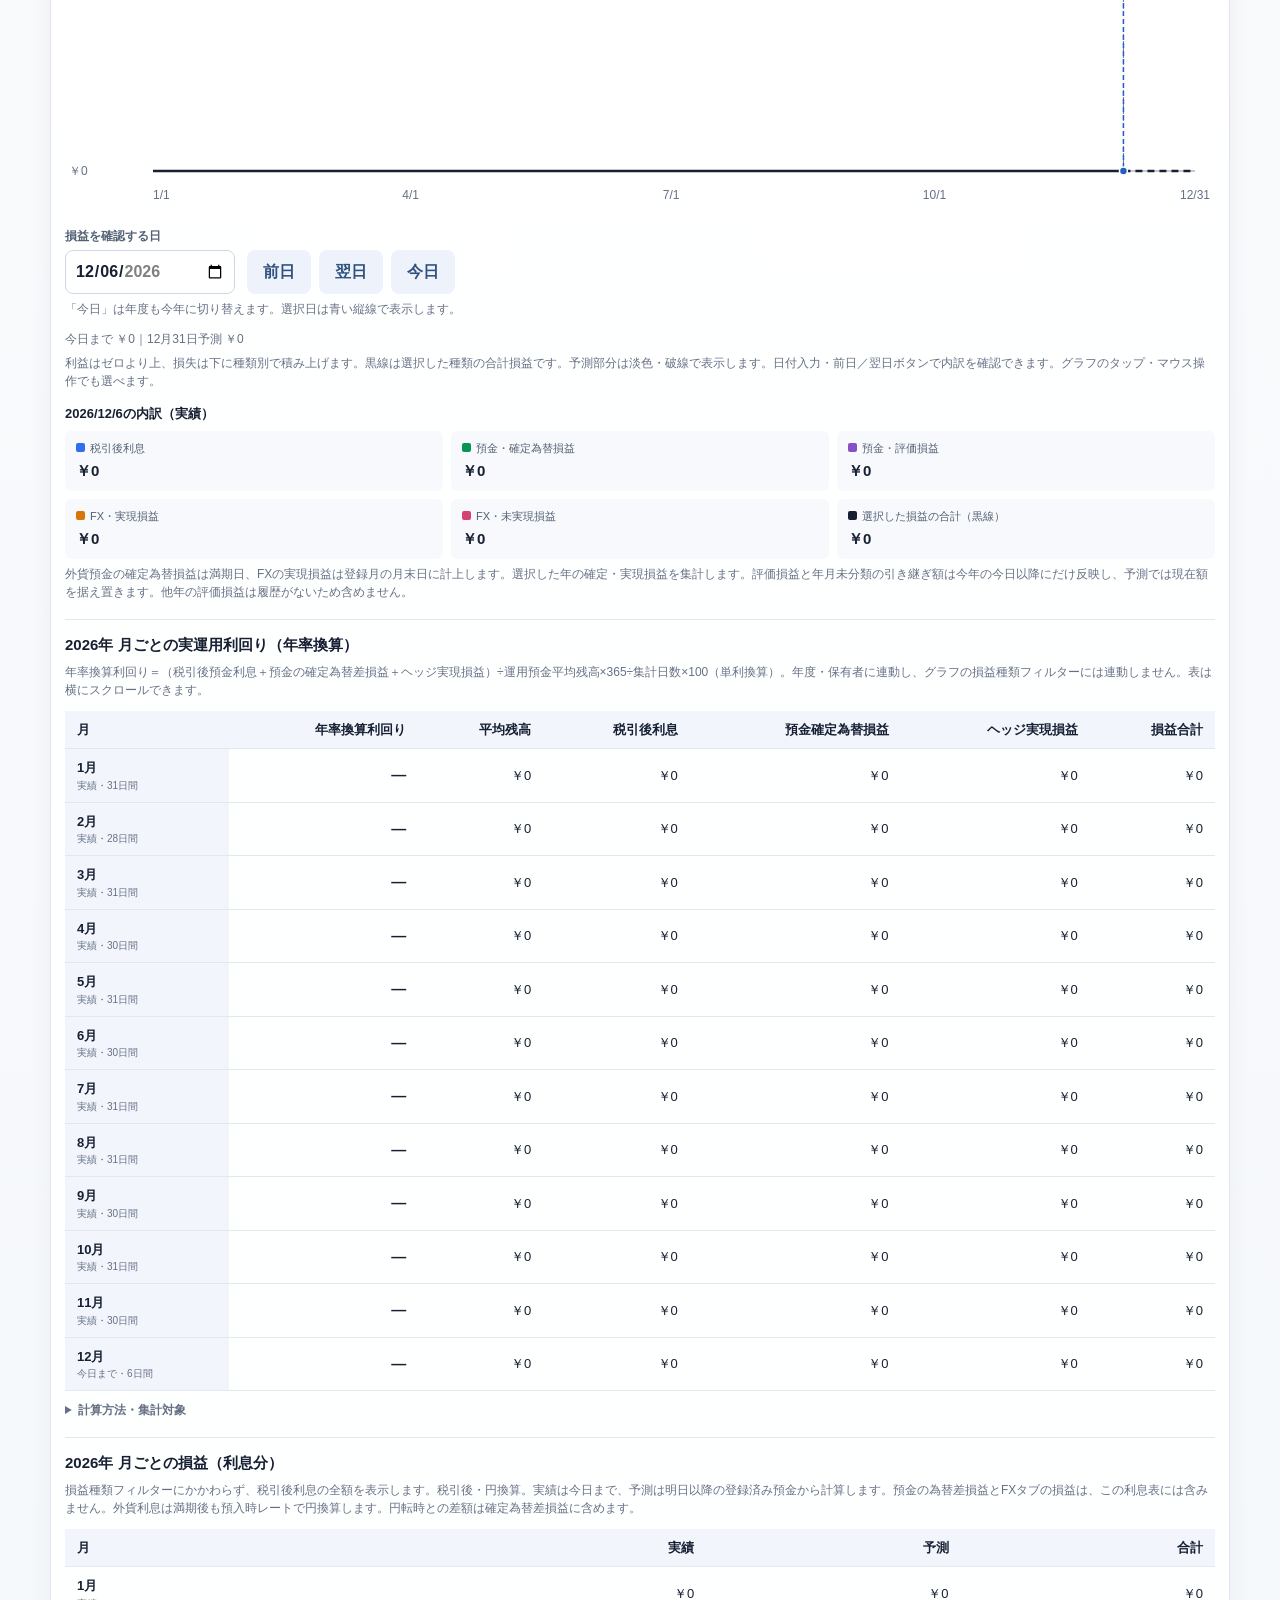
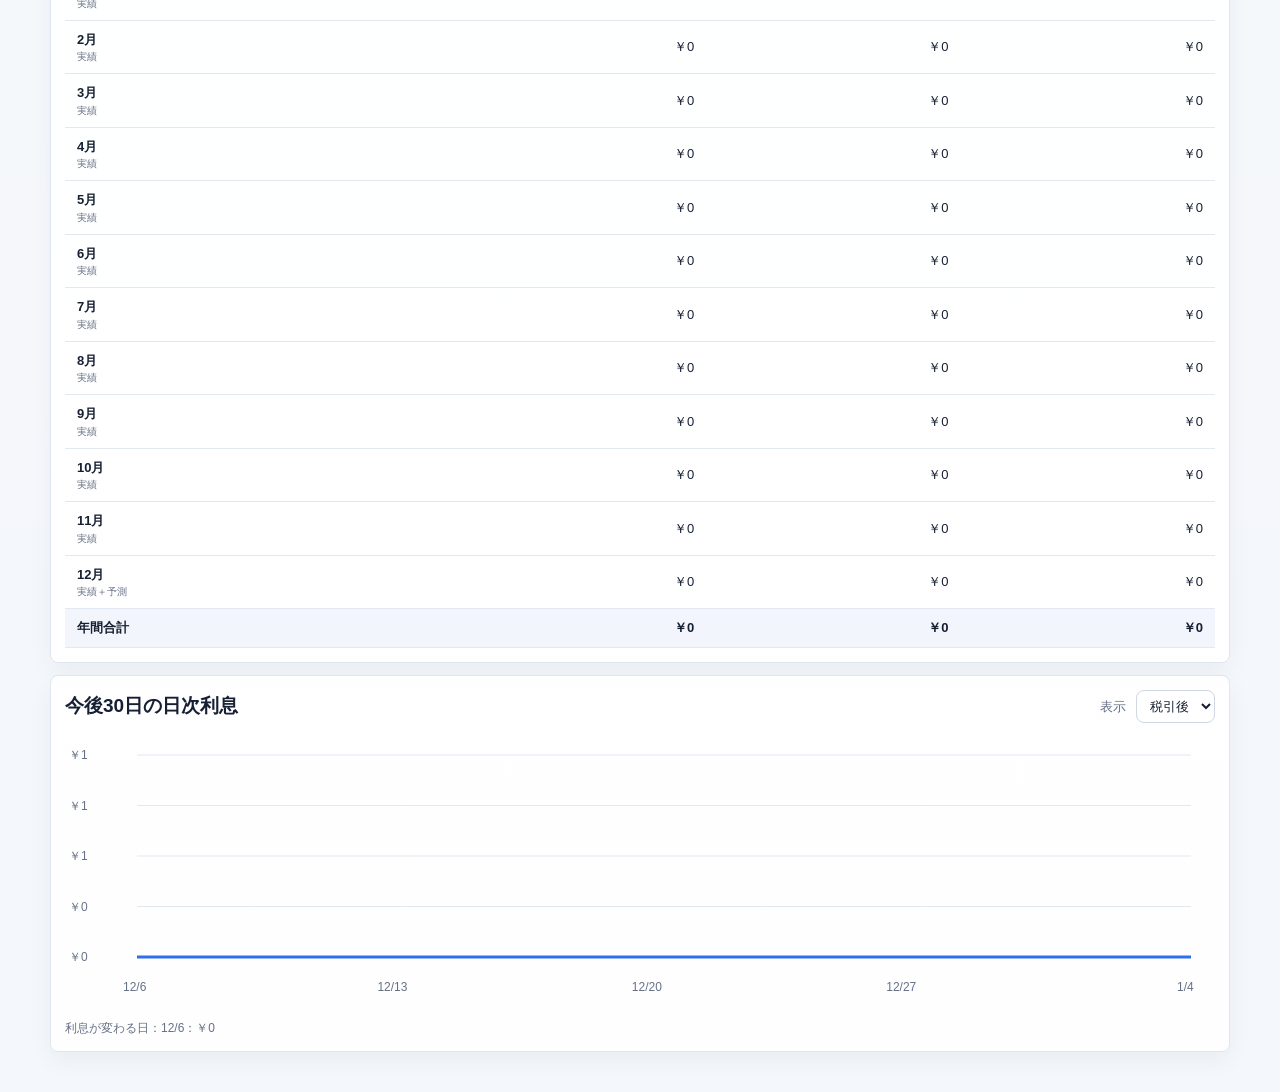
==== commit 80405b79: "Annualize monthly operating yields on a 365-day basis" ====
--- a/index.html
+++ b/index.html
@@ -12,7 +12,7 @@
   <header class="app-header">
     <div>
       <h1>定期預金 利息ダッシュボード</h1>
-      <small style="display:block;margin-top:5px;color:#d9e4f8">v34 · <a href="./refresh.html" style="color:inherit">画面を更新</a></small>
+      <small style="display:block;margin-top:5px;color:#d9e4f8">v35 · <a href="./refresh.html" style="color:inherit">画面を更新</a></small>
     </div>
     <button id="addDepositButton" class="primary-button">＋ 定期を登録</button>
   </header>
@@ -164,19 +164,19 @@
       <div id="profitLegend" class="profit-legend"></div>
       <p class="daily-breakdown">外貨預金の確定為替損益は満期日、FXの実現損益は登録月の月末日に計上します。選択した年の確定・実現損益を集計します。評価損益と年月未分類の引き継ぎ額は今年の今日以降にだけ反映し、予測では現在額を据え置きます。他年の評価損益は履歴がないため含めません。</p>
       <div class="monthly-profit monthly-yield">
-        <h3 id="monthlyYieldTitle">月ごとの実運用利回り</h3>
-        <p class="daily-breakdown">月次利回り＝（税引後預金利息＋預金の確定為替差損益＋ヘッジ実現損益）÷運用預金平均残高×100。年率換算はしません。年度・保有者に連動し、グラフの損益種類フィルターには連動しません。表は横にスクロールできます。</p>
+        <h3 id="monthlyYieldTitle">月ごとの実運用利回り（年率換算）</h3>
+        <p class="daily-breakdown">年率換算利回り＝（税引後預金利息＋預金の確定為替差損益＋ヘッジ実現損益）÷運用預金平均残高×365÷集計日数×100（単利換算）。年度・保有者に連動し、グラフの損益種類フィルターには連動しません。表は横にスクロールできます。</p>
         <div class="monthly-profit-scroll" tabindex="0" role="region" aria-label="月ごとの実運用利回りと内訳" aria-describedby="monthlyYieldNote">
           <table class="monthly-profit-table monthly-yield-table">
-            <caption id="monthlyYieldCaption" class="visually-hidden">月別実運用利回りと計算内訳</caption>
-            <thead><tr><th scope="col">月</th><th scope="col">月次利回り</th><th scope="col">平均残高</th><th scope="col">税引後利息</th><th scope="col">預金確定為替損益</th><th scope="col">ヘッジ実現損益</th><th scope="col">損益合計</th></tr></thead>
+            <caption id="monthlyYieldCaption" class="visually-hidden">月別年率換算利回りと計算内訳</caption>
+            <thead><tr><th scope="col">月</th><th scope="col">年率換算利回り</th><th scope="col">平均残高</th><th scope="col">税引後利息</th><th scope="col">預金確定為替損益</th><th scope="col">ヘッジ実現損益</th><th scope="col">損益合計</th></tr></thead>
             <tbody id="monthlyYieldBody"></tbody>
           </table>
         </div>
         <details id="monthlyYieldNote" class="monthly-yield-note">
           <summary>計算方法・集計対象</summary>
           <p>平均残高＝各日の運用預金元本の円換算額合計÷集計日数。外貨元本は預入時レートで換算し、預入日は含め、満期日は含めません。FX証拠金・余剰資金は含めません。</p>
-          <p>当月は今日までの利息・平均残高で計算します。預金の確定為替損益は満期日、ヘッジ実現損益は登録月の月末日に計上します。未円転の預金・評価損益・FX未実現損益・年月未分類の引き継ぎ額は含めません。</p>
+          <p>過去の月はその月の全日数、当月は今日までの日数で年率換算します。年率換算の1年は365日固定です。預金の確定為替損益は満期日、ヘッジ実現損益は登録月の月末日に計上します。未円転の預金・評価損益・FX未実現損益・年月未分類の引き継ぎ額は含めません。</p>
           <p>未到来の月と平均残高0の月の利回りは「—」と表示します。表は横にスクロールできます。</p>
         </details>
       </div>
@@ -430,6 +430,6 @@
       caches.keys().then(keys => keys.forEach(key => caches.delete(key)));
     }
   </script>
-  <script src="app-v34.js"></script>
+  <script src="app-v35.js"></script>
 </body>
 </html>
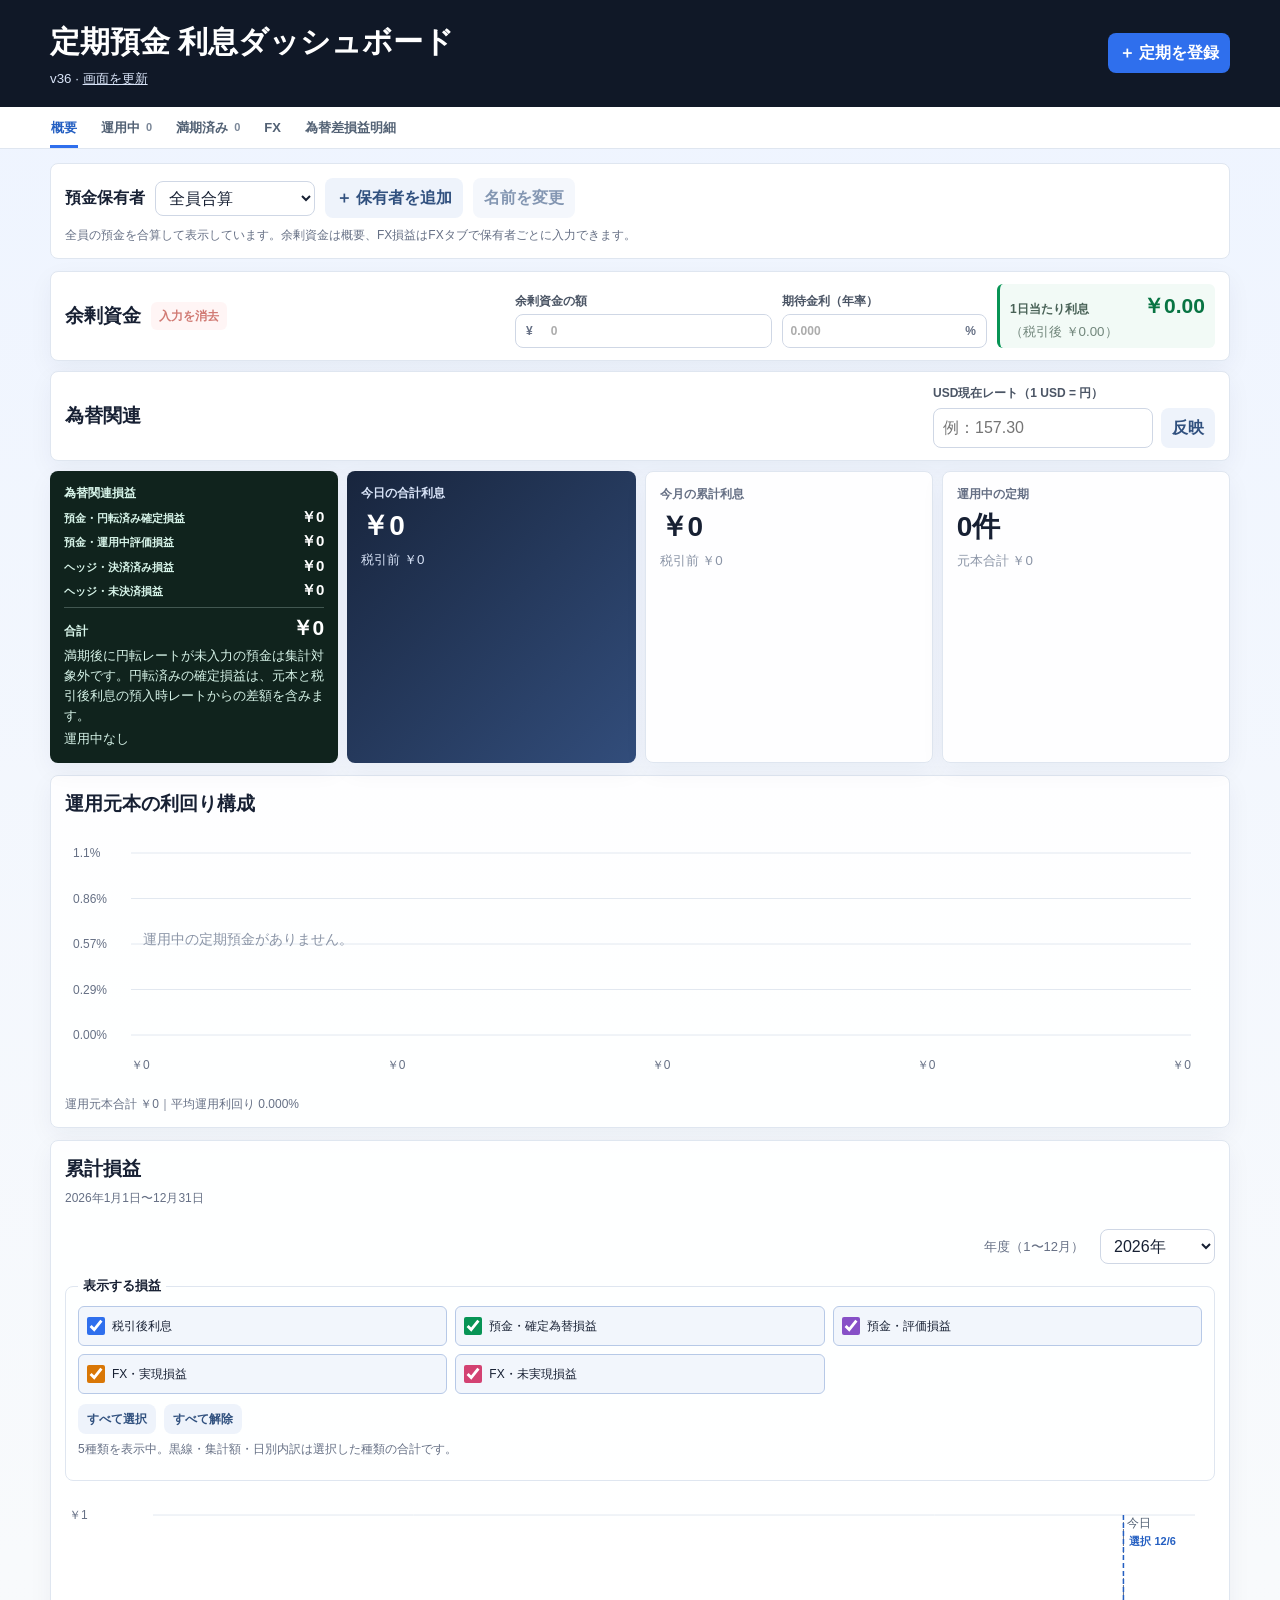
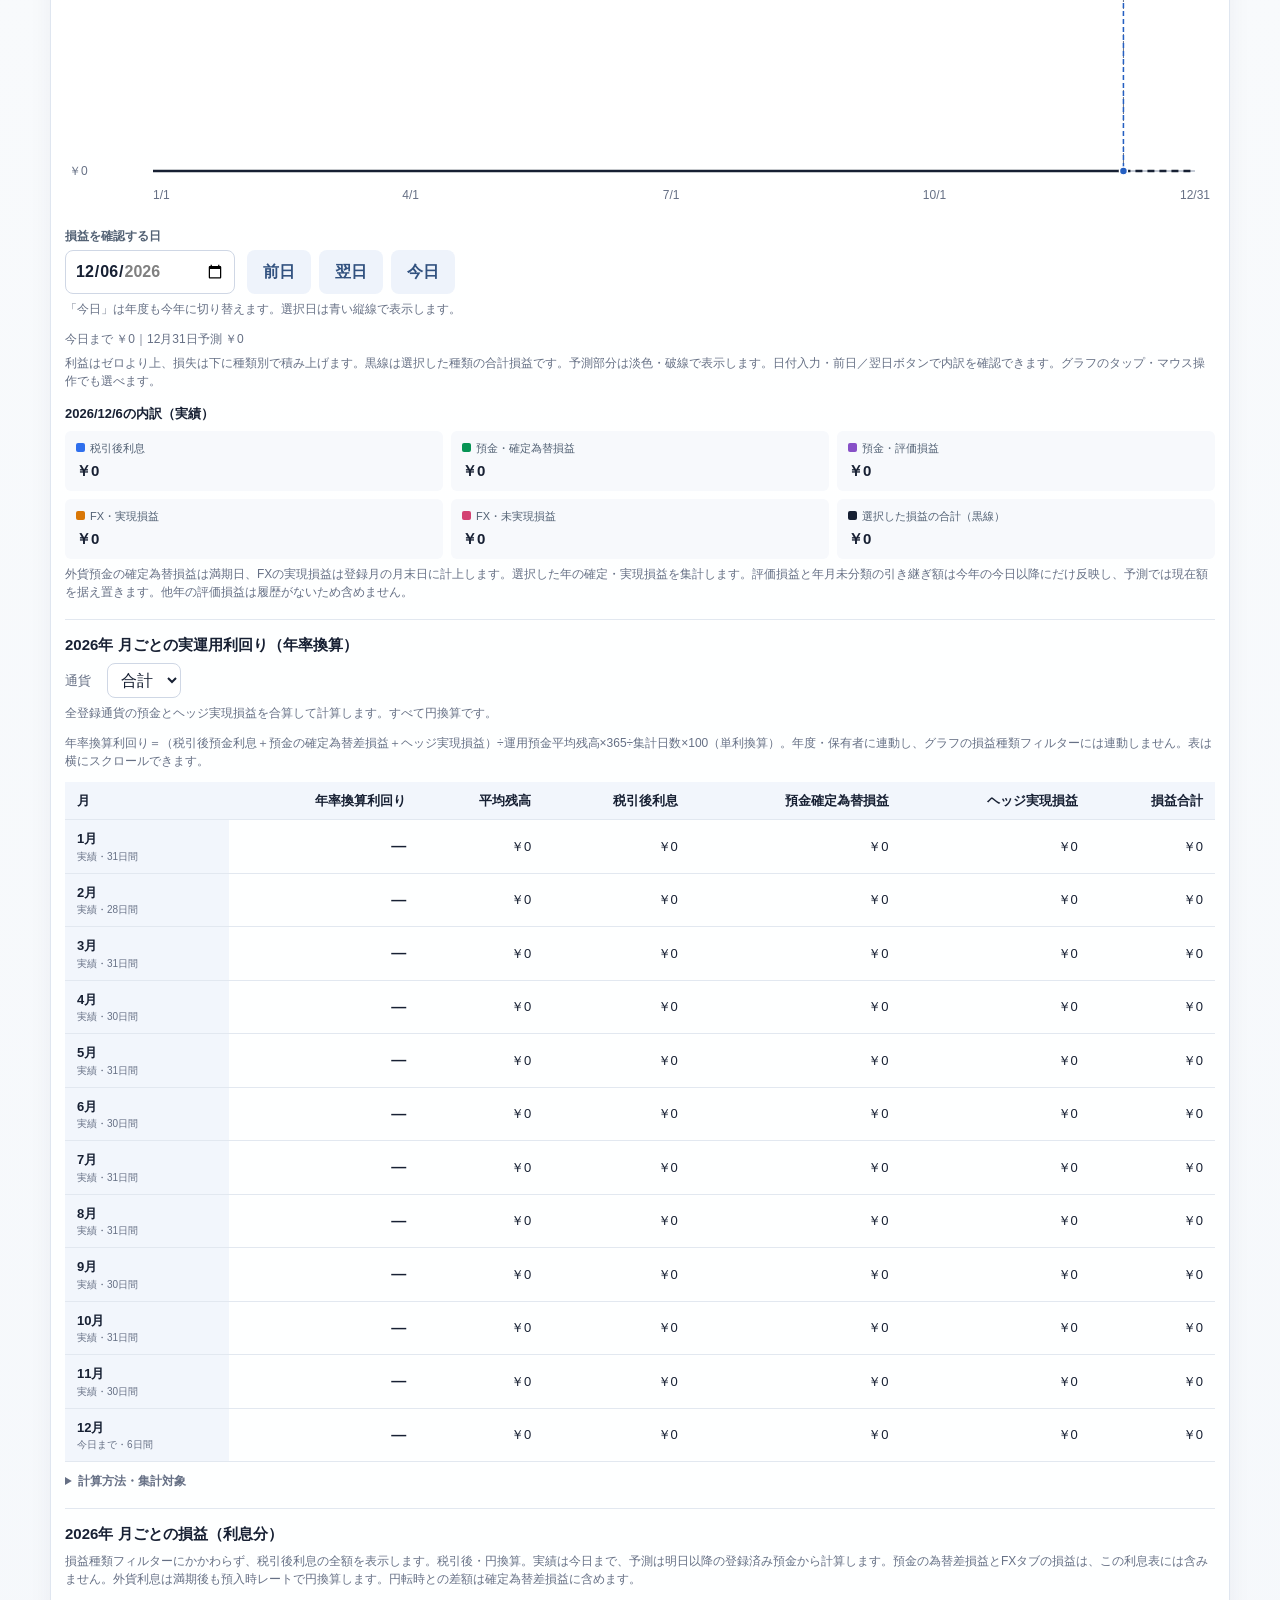
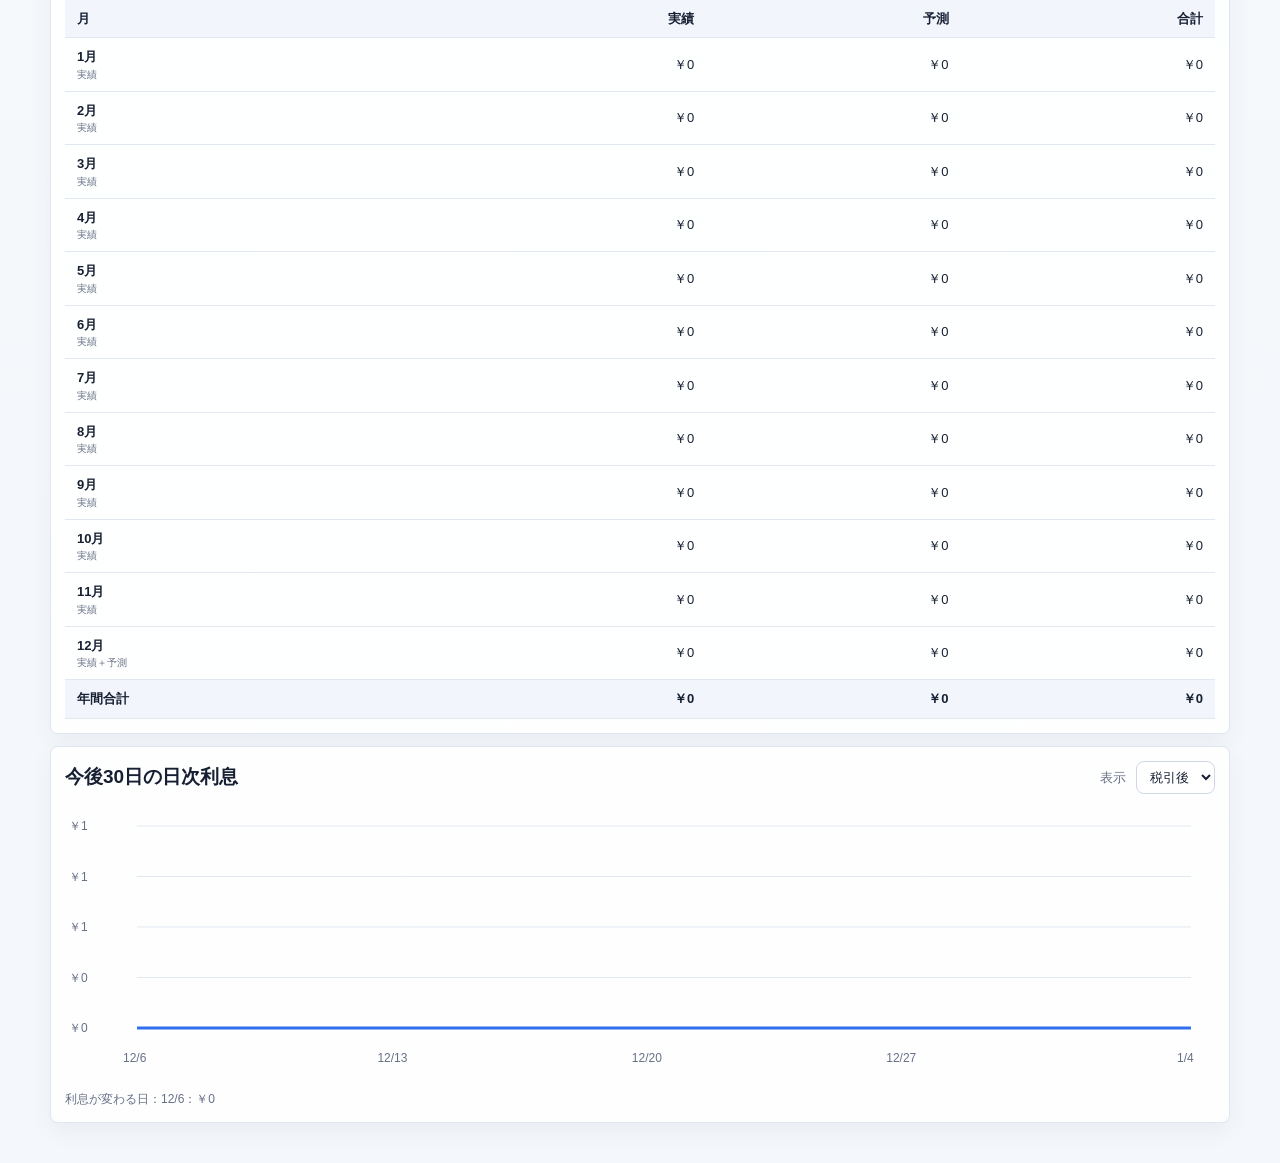
==== commit 66ad9d73: "Filter operating yields by JPY USD or total" ====
--- a/index.html
+++ b/index.html
@@ -12,7 +12,7 @@
   <header class="app-header">
     <div>
       <h1>定期預金 利息ダッシュボード</h1>
-      <small style="display:block;margin-top:5px;color:#d9e4f8">v35 · <a href="./refresh.html" style="color:inherit">画面を更新</a></small>
+      <small style="display:block;margin-top:5px;color:#d9e4f8">v36 · <a href="./refresh.html" style="color:inherit">画面を更新</a></small>
     </div>
     <button id="addDepositButton" class="primary-button">＋ 定期を登録</button>
   </header>
@@ -165,6 +165,8 @@
       <p class="daily-breakdown">外貨預金の確定為替損益は満期日、FXの実現損益は登録月の月末日に計上します。選択した年の確定・実現損益を集計します。評価損益と年月未分類の引き継ぎ額は今年の今日以降にだけ反映し、予測では現在額を据え置きます。他年の評価損益は履歴がないため含めません。</p>
       <div class="monthly-profit monthly-yield">
         <h3 id="monthlyYieldTitle">月ごとの実運用利回り（年率換算）</h3>
+        <div class="toolbar"><label for="yieldCurrency">通貨</label><select id="yieldCurrency"><option value="JPY">JPY</option><option value="USD">USD</option><option value="all" selected>合計</option></select></div>
+        <p id="yieldCurrencyNote" class="daily-breakdown"></p>
         <p class="daily-breakdown">年率換算利回り＝（税引後預金利息＋預金の確定為替差損益＋ヘッジ実現損益）÷運用預金平均残高×365÷集計日数×100（単利換算）。年度・保有者に連動し、グラフの損益種類フィルターには連動しません。表は横にスクロールできます。</p>
         <div class="monthly-profit-scroll" tabindex="0" role="region" aria-label="月ごとの実運用利回りと内訳" aria-describedby="monthlyYieldNote">
           <table class="monthly-profit-table monthly-yield-table">
@@ -430,6 +432,6 @@
       caches.keys().then(keys => keys.forEach(key => caches.delete(key)));
     }
   </script>
-  <script src="app-v35.js"></script>
+  <script src="app-v36.js"></script>
 </body>
 </html>
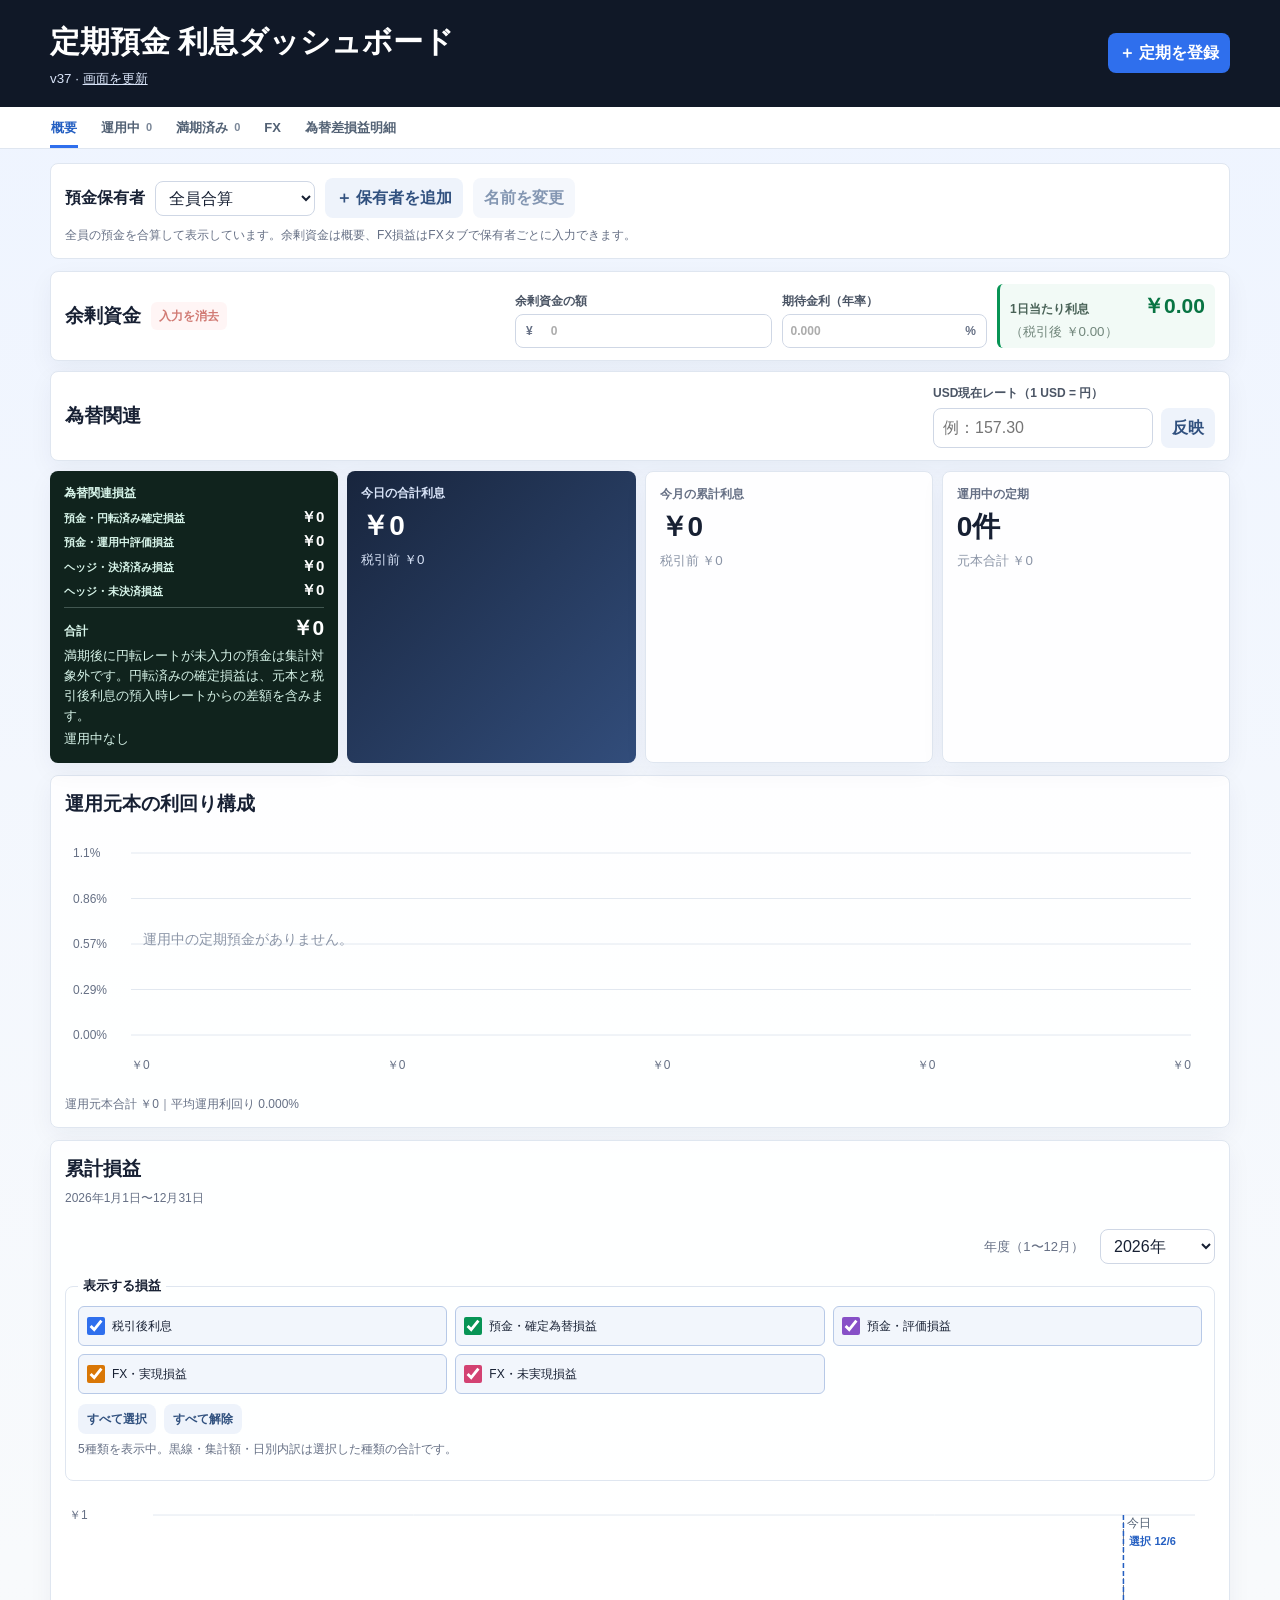
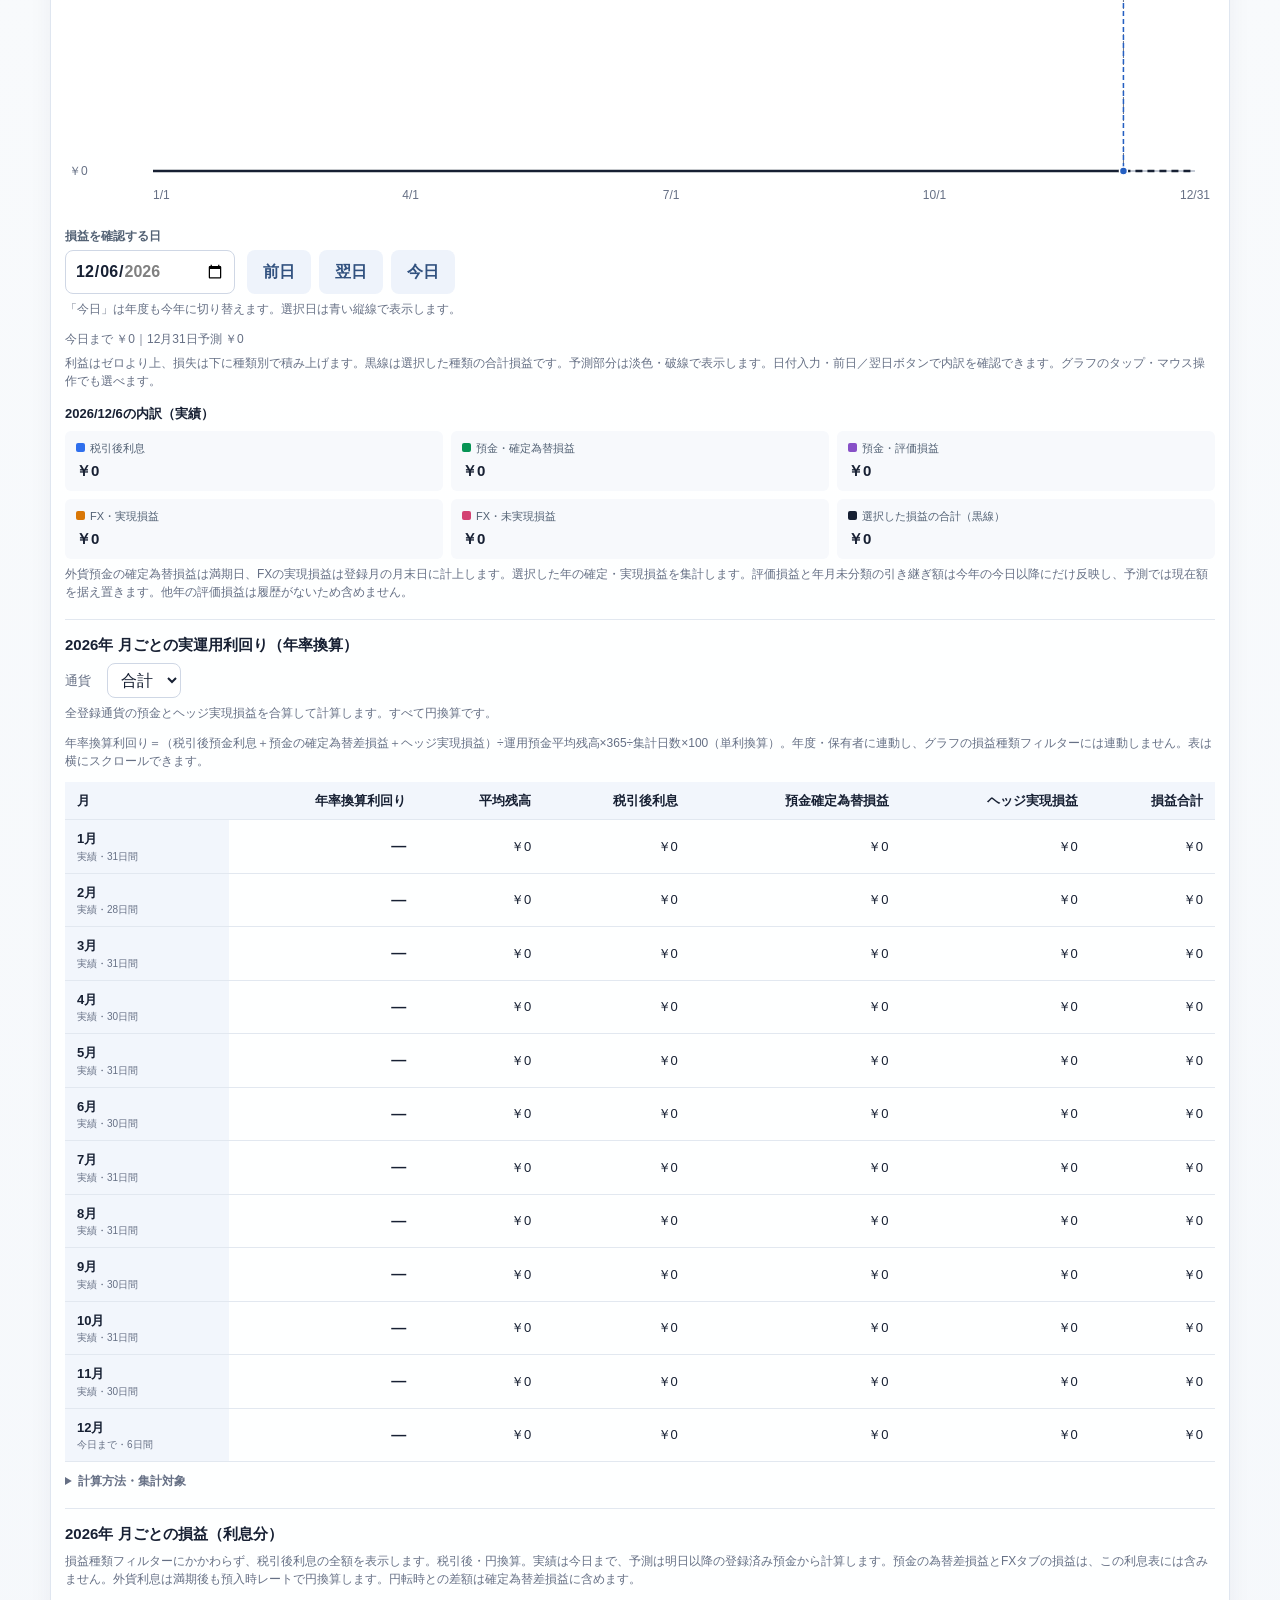
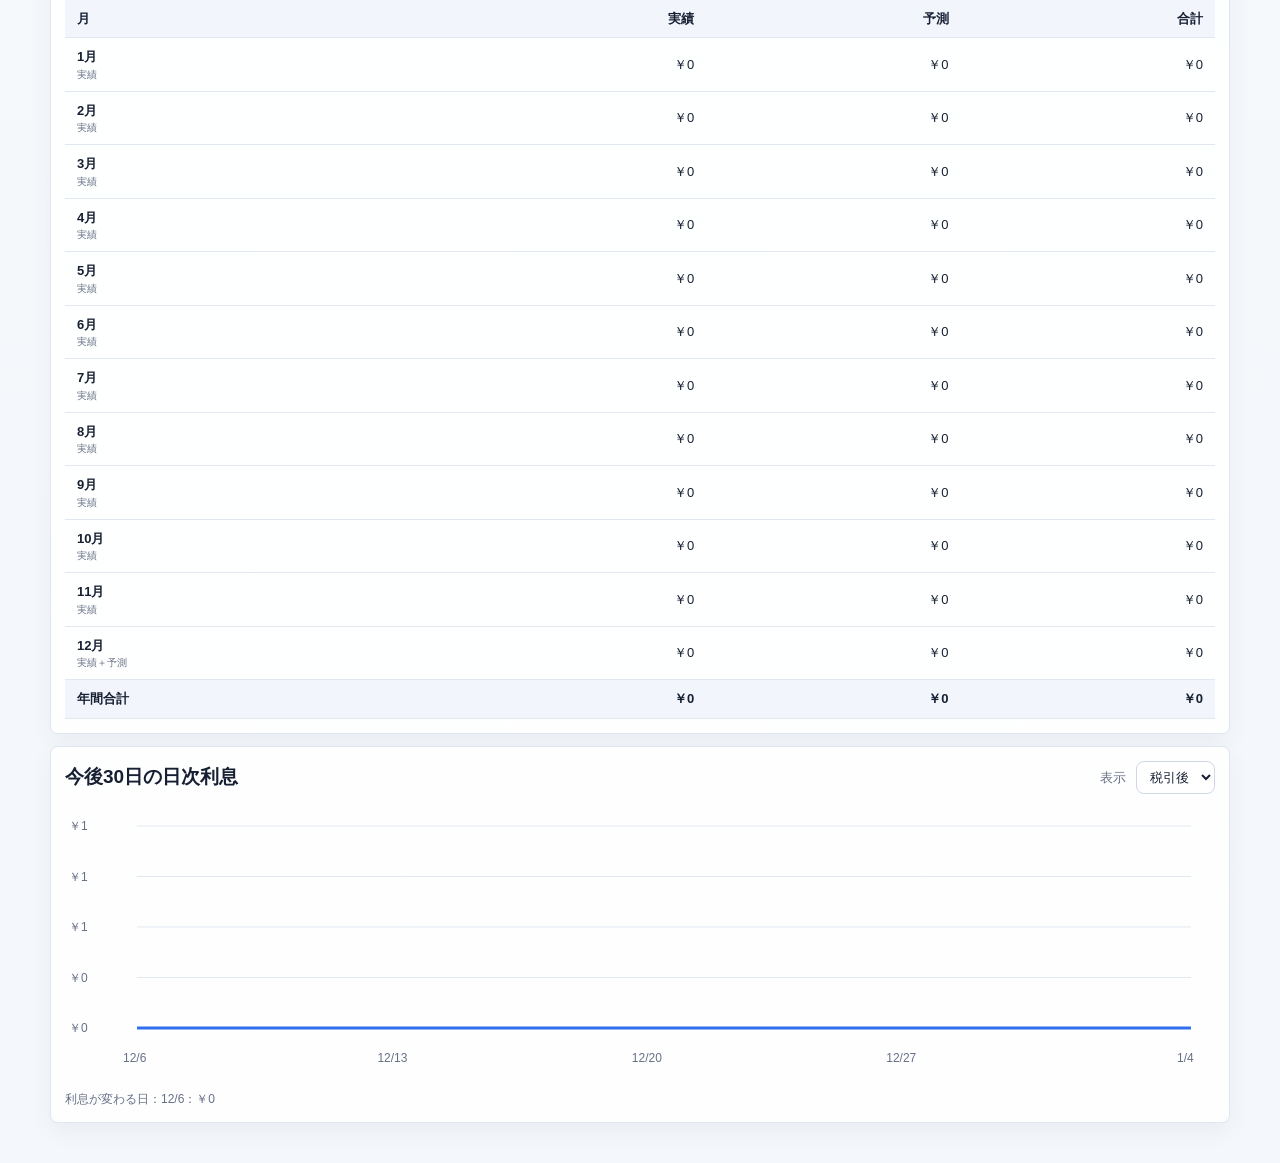
==== commit 31f39b9a: "Show realized currency-inclusive APY on foreign deposit cards" ====
--- a/index.html
+++ b/index.html
@@ -6,13 +6,13 @@
   <meta name="theme-color" content="#101827" />
   <title>定期預金 利息ダッシュボード</title>
   <link rel="manifest" href="manifest.json" />
-  <link rel="stylesheet" href="style-v34.css" />
+  <link rel="stylesheet" href="style-v37.css" />
 </head>
 <body>
   <header class="app-header">
     <div>
       <h1>定期預金 利息ダッシュボード</h1>
-      <small style="display:block;margin-top:5px;color:#d9e4f8">v36 · <a href="./refresh.html" style="color:inherit">画面を更新</a></small>
+      <small style="display:block;margin-top:5px;color:#d9e4f8">v37 · <a href="./refresh.html" style="color:inherit">画面を更新</a></small>
     </div>
     <button id="addDepositButton" class="primary-button">＋ 定期を登録</button>
   </header>
@@ -415,6 +415,11 @@
           <strong class="interest-fx-value"></strong>
         </div>
         <div><span>満期利息</span><strong class="maturity-interest-value"></strong></div>
+        <div class="apy-metric">
+          <span>円転後APY（為替込み）</span>
+          <strong class="apy-value"></strong>
+          <small class="apy-note" title="APY＝｛［（元本＋税引後満期利息）×円転時レート÷（元本×預入時レート）］の（365÷運用日数）乗－1｝×100。運用日数は預入日〜満期日です。">税引後利息ベース・複利年率換算<br />預入〜満期の実績ベース</small>
+        </div>
         <div><span>満期まで</span><strong class="remaining-days"></strong></div>
       </div>
       <div class="progress-track"><div class="progress-bar"></div></div>
@@ -432,6 +437,6 @@
       caches.keys().then(keys => keys.forEach(key => caches.delete(key)));
     }
   </script>
-  <script src="app-v36.js"></script>
+  <script src="app-v37.js"></script>
 </body>
 </html>
--- a/style-v37.css
+++ b/style-v37.css
@@ -0,0 +1,144 @@
+*{box-sizing:border-box} :root{font-family:-apple-system,BlinkMacSystemFont,"Segoe UI","Hiragino Sans","Yu Gothic",sans-serif;color:#172033;background:#f4f7fb;line-height:1.5}
+body{margin:0;min-height:100vh;background:linear-gradient(180deg,#eef4ff 0,#f8fafc 36%,#f4f7fb 100%)}
+button,input,select{font:inherit}
+button{cursor:pointer}
+[hidden]{display:none!important}
+.app-header{display:flex;justify-content:space-between;gap:14px;align-items:center;padding:18px max(20px,calc((100vw - 1180px)/2));background:#101827;color:white}
+.app-header h1{margin:1px 0 0;font-size:clamp(21px,4vw,30px)}
+.view-nav{background:#fff;border-bottom:1px solid #dfe6f0;overflow-x:auto}
+.view-nav-inner{display:flex;gap:22px;width:min(1180px,calc(100% - 28px));margin:0 auto;min-width:max-content}
+.view-nav a{display:flex;align-items:center;gap:6px;padding:11px 1px 8px;border-bottom:3px solid transparent;color:#526174;font-size:13px;font-weight:800;text-decoration:none}
+.view-nav a:hover{color:#245fc2}
+.view-nav a[aria-current="page"]{border-bottom-color:#2f6fed;color:#245fc2}
+.view-nav a span{color:#7b8798;font-size:11px}
+.container{width:min(1180px,calc(100% - 28px));margin:14px auto 40px}
+.view-content-panel{margin-top:0}
+.view-eyebrow{margin:0 0 2px;color:#667085;font-size:11px;font-weight:800}
+.surplus-panel,.fx-toolbar{display:flex;justify-content:space-between;align-items:center;gap:14px;margin-bottom:10px;background:#fff;border:1px solid #dfe6f0;border-radius:8px;padding:12px 14px;box-shadow:0 8px 24px rgba(26,44,82,.05)}
+.surplus-panel h2,.fx-toolbar h2{margin:0;font-size:19px}
+.surplus-heading{display:flex;align-items:center;gap:10px;flex-wrap:wrap}
+.surplus-fields{display:grid;grid-template-columns:minmax(170px,1fr) minmax(150px,.8fr) minmax(170px,.85fr);align-items:end;gap:10px;width:min(100%,700px)}
+.surplus-fields label,.fx-rate-entry label,.fx-related-fields>label{font-size:12px;font-weight:800;color:#4b5565}
+.input-with-unit{display:grid;grid-template-columns:auto minmax(0,1fr);align-items:center;margin-top:4px;border:1px solid #cfd7e5;border-radius:8px;background:white;overflow:hidden}
+.input-with-unit.unit-right{grid-template-columns:minmax(0,1fr) auto}
+.input-with-unit span{padding:0 10px;color:#667085;font-weight:800}
+.input-with-unit input{border:0;border-radius:0;padding:7px 8px;min-width:0}
+.surplus-result{display:grid;grid-template-columns:1fr auto;align-items:baseline;gap:0 8px;padding:6px 10px;border-left:3px solid #079455;background:#f2faf6;border-radius:6px}
+.surplus-result span{font-size:12px;font-weight:800;color:#496257}
+.surplus-result strong{font-size:21px;color:#087443;white-space:nowrap}
+.surplus-result small{grid-column:1/-1;color:#71867b}
+.fx-rate-entry{display:grid;gap:6px;min-width:min(100%,360px)}
+.fx-rate-controls{display:grid;grid-template-columns:minmax(170px,1fr) auto;gap:8px}
+.fx-related-fields{display:grid;grid-template-columns:minmax(280px,1.35fr) minmax(150px,.8fr) minmax(150px,.8fr);align-items:end;gap:10px;width:min(100%,820px)}
+.summary-grid{display:grid;grid-template-columns:repeat(4,1fr);gap:9px}
+.summary-card,.panel,.deposit-card{background:rgba(255,255,255,.94);border:1px solid #dfe6f0;box-shadow:0 8px 24px rgba(26,44,82,.05);border-radius:8px}
+.summary-card{padding:13px 14px}
+.summary-card span{display:block;color:#667085;font-size:12px;font-weight:700}
+.summary-card strong{display:block;margin-top:3px;font-size:clamp(21px,3vw,28px)}
+.summary-card small{color:#8a94a6}
+.summary-card.featured{background:linear-gradient(135deg,#18253d,#324d7b);color:white;border:none}
+.summary-card.featured span,.summary-card.featured small{color:#d9e4f8}
+.summary-card.fx-featured{background:#10231d;color:white;border:none}
+.summary-card.fx-featured.positive strong{color:#84e1bc}
+.summary-card.fx-featured.negative strong{color:#fda29b}
+.summary-card.fx-featured span,.summary-card.fx-featured small{color:#d7f4e9}
+.fx-profit-lines{display:grid;gap:2px;margin:4px 0 3px}
+.fx-profit-line{display:flex;justify-content:space-between;align-items:baseline;gap:8px}
+.fx-profit-line span{font-size:11px;font-weight:700}
+.fx-profit-line strong{margin:0;font-size:15px;white-space:nowrap;color:white}
+.fx-profit-line.total{margin-top:3px;padding-top:4px;border-top:1px solid rgba(215,244,233,.25)}
+.fx-profit-line.total span{font-size:12px}
+.fx-profit-line.total strong{font-size:21px}
+.fx-profit-line strong.positive{color:#84e1bc}
+.fx-profit-line strong.negative{color:#fda29b}
+.panel{padding:14px;margin-top:12px}
+.panel-heading{display:flex;justify-content:space-between;align-items:center;gap:10px;margin-bottom:10px}
+.panel-heading h2{margin:0;font-size:19px}
+.toolbar{display:flex;align-items:center;gap:10px;flex-wrap:wrap}
+.toolbar label{font-size:13px;color:#667085}
+select,input{width:100%;border:1px solid #cfd7e5;border-radius:8px;padding:7px 9px;background:white;color:#172033}
+.toolbar select{width:auto;margin-left:6px}
+.primary-button,.secondary-button,.danger-button,.file-label{border:0;border-radius:8px;padding:8px 11px;font-weight:800;white-space:nowrap}
+.compact-button{border:0;border-radius:6px;padding:5px 8px;background:#fff0f0;color:#b42318;font-size:12px;font-weight:800;white-space:nowrap}
+.primary-button{background:#2f6fed;color:white}
+.secondary-button,.file-label{background:#eef3fb;color:#31517f}
+.danger-button{background:#fff0f0;color:#b42318}
+.file-label{cursor:pointer}
+.file-label input{display:none}
+.chart-shell{overflow-x:auto}
+canvas{width:100%;min-width:700px;height:280px;display:block}
+#yieldChart{height:260px;min-width:0}
+.daily-breakdown{margin-top:6px;color:#667085;font-size:12px}
+.deposit-list{display:grid;gap:9px}
+.deposit-card{padding:10px 12px}
+.deposit-card-top>div{width:100%;min-width:0}
+.currency-badge{display:inline-flex;background:#eaf0ff;color:#294c8f;border-radius:999px;padding:3px 8px;font-size:11px;font-weight:900}
+.deposit-title-row{display:flex;align-items:center;gap:7px;flex-wrap:wrap;margin-top:4px}
+.deposit-title{margin:0;font-size:17px}
+.deposit-subtitle{margin:0;color:#667085;font-size:13px}
+.card-actions{display:flex;gap:4px}
+.card-actions button{border-radius:6px;padding:4px 7px;font-size:11px;line-height:1.3}
+.deposit-metrics{display:grid;grid-template-columns:repeat(auto-fit,minmax(155px,1fr));gap:8px;margin:10px 0}
+.deposit-metrics div{background:#f7f9fc;border-radius:6px;padding:8px 9px}
+.deposit-metrics span{display:block;color:#667085;font-size:12px}
+.deposit-metrics strong{display:block;margin-top:4px}
+.deposit-metrics .principal-fx-metric.positive strong,.deposit-metrics .interest-fx-metric.positive strong{color:#087443}
+.deposit-metrics .principal-fx-metric.negative strong,.deposit-metrics .interest-fx-metric.negative strong{color:#b42318}
+.progress-track{height:6px;background:#e9eef6;border-radius:999px;overflow:hidden}
+.progress-bar{height:100%;background:linear-gradient(90deg,#2f6fed,#63a4ff)}
+.deposit-note{margin:8px 0 0;color:#667085;font-size:12px}
+.fx-calculation-list{display:grid;gap:0}
+.fx-calculation-row{padding:10px 0;border-top:1px solid #e5eaf2}
+.fx-calculation-row:first-child{padding-top:0;border-top:0}
+.fx-calculation-row:last-child{padding-bottom:0}
+.fx-calculation-title{display:flex;justify-content:space-between;gap:10px;align-items:baseline;margin-bottom:4px}
+.fx-calculation-title strong{font-size:14px}
+.fx-calculation-title span{color:#667085;font-size:11px;font-weight:800}
+.fx-calculation-row p{margin:2px 0;color:#526174;font-size:12px;line-height:1.55}
+.fx-calculation-total{font-weight:800;color:#172033!important}
+.empty-message{text-align:center;color:#8a94a6;padding:20px}
+dialog{width:min(760px,calc(100% - 22px));max-height:calc(100vh - 20px);overflow:auto;border:0;border-radius:22px;padding:0;box-shadow:0 30px 90px rgba(9,18,38,.28)}
+dialog::backdrop{background:rgba(9,18,38,.56);backdrop-filter:blur(4px)}
+dialog form{padding:22px}
+.dialog-heading{display:flex;justify-content:space-between;align-items:center}
+.dialog-heading h2{margin:0}
+.icon-button{border:0;background:#f0f3f8;width:38px;height:38px;border-radius:50%;font-size:24px}
+.form-grid{display:grid;grid-template-columns:repeat(2,1fr);gap:14px;margin-top:18px}
+.form-grid label{font-size:13px;font-weight:800;color:#4b5565}
+.form-grid input,.form-grid select{margin-top:6px}
+.form-grid small{display:block;margin-top:4px;color:#8a94a6;font-weight:500}
+.dialog-actions{display:flex;justify-content:flex-end;gap:10px;margin-top:20px}
+@media(max-width:800px){
+  .app-header{align-items:flex-start;flex-direction:column}
+  .surplus-panel,.fx-toolbar{align-items:flex-start;flex-direction:column}
+  .surplus-fields{width:100%}
+  .fx-related-fields{width:100%;grid-template-columns:1fr}
+  .summary-grid{grid-template-columns:repeat(2,1fr)}
+  .deposit-metrics{grid-template-columns:repeat(2,1fr)}
+}
+@media(max-width:560px){
+  .container{width:min(100% - 18px,1180px)}
+  .view-nav-inner{width:max-content;margin-left:9px;margin-right:9px;gap:18px}
+  .summary-grid{grid-template-columns:1fr}
+  .panel{padding:15px}
+  .panel-heading{align-items:flex-start;flex-direction:column}
+  .form-grid{grid-template-columns:1fr}
+  .fx-rate-entry{width:100%}
+  .surplus-fields{grid-template-columns:1fr}
+}
+
+.owner-panel{margin-bottom:12px;padding:14px;background:#fff;border:1px solid #dfe6f0;border-radius:8px}.owner-controls{display:flex;align-items:center;gap:10px;flex-wrap:wrap}.owner-controls label{font-weight:800}.owner-controls select{width:auto;min-width:160px;max-width:100%}.owner-panel p{margin:8px 0 0;color:#667085;font-size:12px}button:disabled,input:disabled{opacity:.6;cursor:default}@media(max-width:560px){.owner-controls select{flex:1}.owner-controls button{font-size:12px}}
+
+.monthly-profit{margin-top:18px;border-top:1px solid #e2e8f0;padding-top:14px}.monthly-profit h3{margin:0 0 6px;font-size:15px}.monthly-profit-scroll{overflow-x:auto;margin-top:10px}.monthly-profit-table{width:100%;border-collapse:collapse;font-size:13px;font-variant-numeric:tabular-nums}.monthly-profit-table th,.monthly-profit-table td{padding:9px 12px;border-bottom:1px solid #e2e8f0;text-align:right;white-space:nowrap}.monthly-profit-table th:first-child{text-align:left}.monthly-profit-table thead,.monthly-profit-table tfoot{background:#f2f6fc}.monthly-profit-table tfoot{font-weight:800}.monthly-profit-table small{display:block;color:#667085;font-weight:400;font-size:10px}.visually-hidden{position:absolute;width:1px;height:1px;padding:0;margin:-1px;overflow:hidden;clip:rect(0,0,0,0);white-space:nowrap;border:0}@media(max-width:560px){.monthly-profit-table th,.monthly-profit-table td{padding:8px 6px;font-size:12px}}
+
+.fx-rate-only{display:block;width:auto}.fx-ledger-summary{display:grid;grid-template-columns:repeat(3,minmax(0,1fr));gap:10px;margin:18px 0}.fx-ledger-summary>div{padding:12px;background:#f2f6fc;border-radius:8px}.fx-ledger-summary span{display:block;color:#667085;font-size:12px}.fx-ledger-summary strong{display:block;font-size:21px;overflow-wrap:anywhere}.fx-ledger-scroll{overflow:auto;max-height:620px;margin-top:12px;border:1px solid #dfe6f0;border-radius:8px;isolation:isolate}.fx-ledger-table{border-collapse:separate;border-spacing:0;width:100%;font-size:13px;font-variant-numeric:tabular-nums}.fx-ledger-table th,.fx-ledger-table td{padding:8px 10px;border-bottom:1px solid #e2e8f0;border-right:1px solid #e2e8f0;text-align:right;white-space:nowrap;background:#fff}.fx-ledger-table th:first-child{position:sticky;left:0;z-index:1;text-align:left;background:#f2f6fc;min-width:106px}.fx-ledger-table thead th{position:sticky;top:0;z-index:2;background:#eef3fb;text-align:center;min-width:170px;white-space:normal;overflow-wrap:anywhere}.fx-ledger-table thead th:first-child{z-index:3}.fx-ledger-table tfoot th,.fx-ledger-table tfoot td{font-weight:800;background:#eef3fb}.fx-ledger-table input{min-width:145px;text-align:right;font-size:16px}.fx-ledger-table input[aria-invalid=true],#fxSettledProfit[aria-invalid=true],#fxUnsettledProfit[aria-invalid=true]{border-color:#b42318;background:#fff0f0}.fx-company-actions{display:flex;gap:5px;justify-content:center;margin-top:6px}.fx-company-actions button{font-size:11px;padding:4px 6px}.fx-unrealized-panel,.fx-legacy-panel{margin-top:22px;padding-top:16px;border-top:1px solid #dfe6f0}.fx-unrealized-panel h3{margin:0 0 10px}.fx-unrealized-panel label,.fx-legacy-panel label{display:block;font-size:13px;font-weight:700}.fx-unrealized-panel input,.fx-legacy-panel input{max-width:360px;margin-top:7px;font-size:16px}#fxYear{width:auto;min-width:110px}#fxSaveStatus.negative{color:#b42318}@media(max-width:560px){.fx-ledger-summary{grid-template-columns:1fr}.fx-ledger-table th,.fx-ledger-table td{padding:7px}.fx-ledger-table thead th{min-width:160px}}
+
+#profitChart{min-width:0;height:320px}.profit-year-filter{justify-content:flex-end;margin:0 0 12px}.profit-year-filter select{min-width:115px}.profit-detail-heading{font-size:13px;margin:14px 0 8px}.profit-legend{display:grid;grid-template-columns:repeat(3,minmax(0,1fr));gap:8px}.profit-legend-item{padding:9px 11px;background:#f7f9fc;border-radius:6px;min-width:0}.profit-legend-item span{display:block;font-size:11px;color:#526174}.profit-legend-item span:before{content:"";display:inline-block;width:9px;height:9px;margin-right:5px;border-radius:2px;background:var(--series-color)}.profit-legend-item strong{display:block;margin-top:3px;font-size:15px;font-variant-numeric:tabular-nums;overflow-wrap:anywhere}.profit-legend-item strong.negative{color:#b42318}@media(max-width:560px){.profit-legend{grid-template-columns:repeat(2,minmax(0,1fr))}.profit-year-filter{justify-content:flex-start}}
+
+.profit-series-filter{margin:0 0 14px;padding:10px 12px;border:1px solid #dfe6f0;border-radius:8px;min-width:0}.profit-series-filter legend{font-size:13px;font-weight:800;padding:0 5px}.profit-series-options{display:grid;grid-template-columns:repeat(3,minmax(0,1fr));gap:8px}.profit-series-option{display:flex;align-items:center;gap:7px;padding:10px 8px;border:1px solid #e2e8f0;border-radius:6px;font-size:12px;cursor:pointer;min-width:0}.profit-series-option.selected{background:#f2f6fc;border-color:#b7c9e7}.profit-series-option input{width:18px;height:18px;margin:0;flex:0 0 18px;accent-color:var(--series-color);cursor:pointer}.profit-series-option span{overflow-wrap:anywhere}.profit-series-actions{display:flex;gap:8px;margin-top:10px}.profit-series-actions button{font-size:12px;padding:6px 9px}@media(max-width:560px){.profit-series-options{grid-template-columns:repeat(2,minmax(0,1fr))}.profit-series-option{font-size:11px}}
+
+.profit-date-controls{display:flex;align-items:flex-end;gap:12px;flex-wrap:wrap;margin-top:12px}.profit-date-controls>label{display:block;min-width:170px;font-size:12px;font-weight:700;color:#526174}.profit-date-controls input{display:block;margin-top:5px;min-height:44px;font-size:16px;min-width:0;max-width:100%}.profit-date-buttons{display:flex;gap:8px}.profit-date-buttons button{min-height:44px;min-width:64px}.profit-date-help{margin:6px 0 12px}@media(max-width:560px){.profit-date-controls{display:grid;grid-template-columns:minmax(0,1fr)}.profit-date-controls>label{min-width:0}.profit-date-buttons button{flex:1}.profit-date-buttons{width:100%}}
+
+.monthly-yield-table{min-width:820px}.monthly-yield-table th:first-child{position:sticky;left:0;z-index:1;background:#f2f6fc;min-width:95px}.monthly-yield-table .monthly-yield-rate{font-weight:800;font-size:15px}.monthly-yield-table .negative{color:#b42318}.monthly-yield-note{margin-top:10px;font-size:12px;color:#667085}.monthly-yield-note summary{cursor:pointer;font-weight:700}.monthly-yield-note p{margin:7px 0}
+
+.apy-metric .apy-value{overflow-wrap:anywhere}.deposit-metrics .apy-metric.positive strong{color:#087443}.deposit-metrics .apy-metric.negative strong{color:#b42318}.apy-note{display:block;margin-top:5px;color:#667085;font-size:10px;font-weight:400;line-height:1.5}
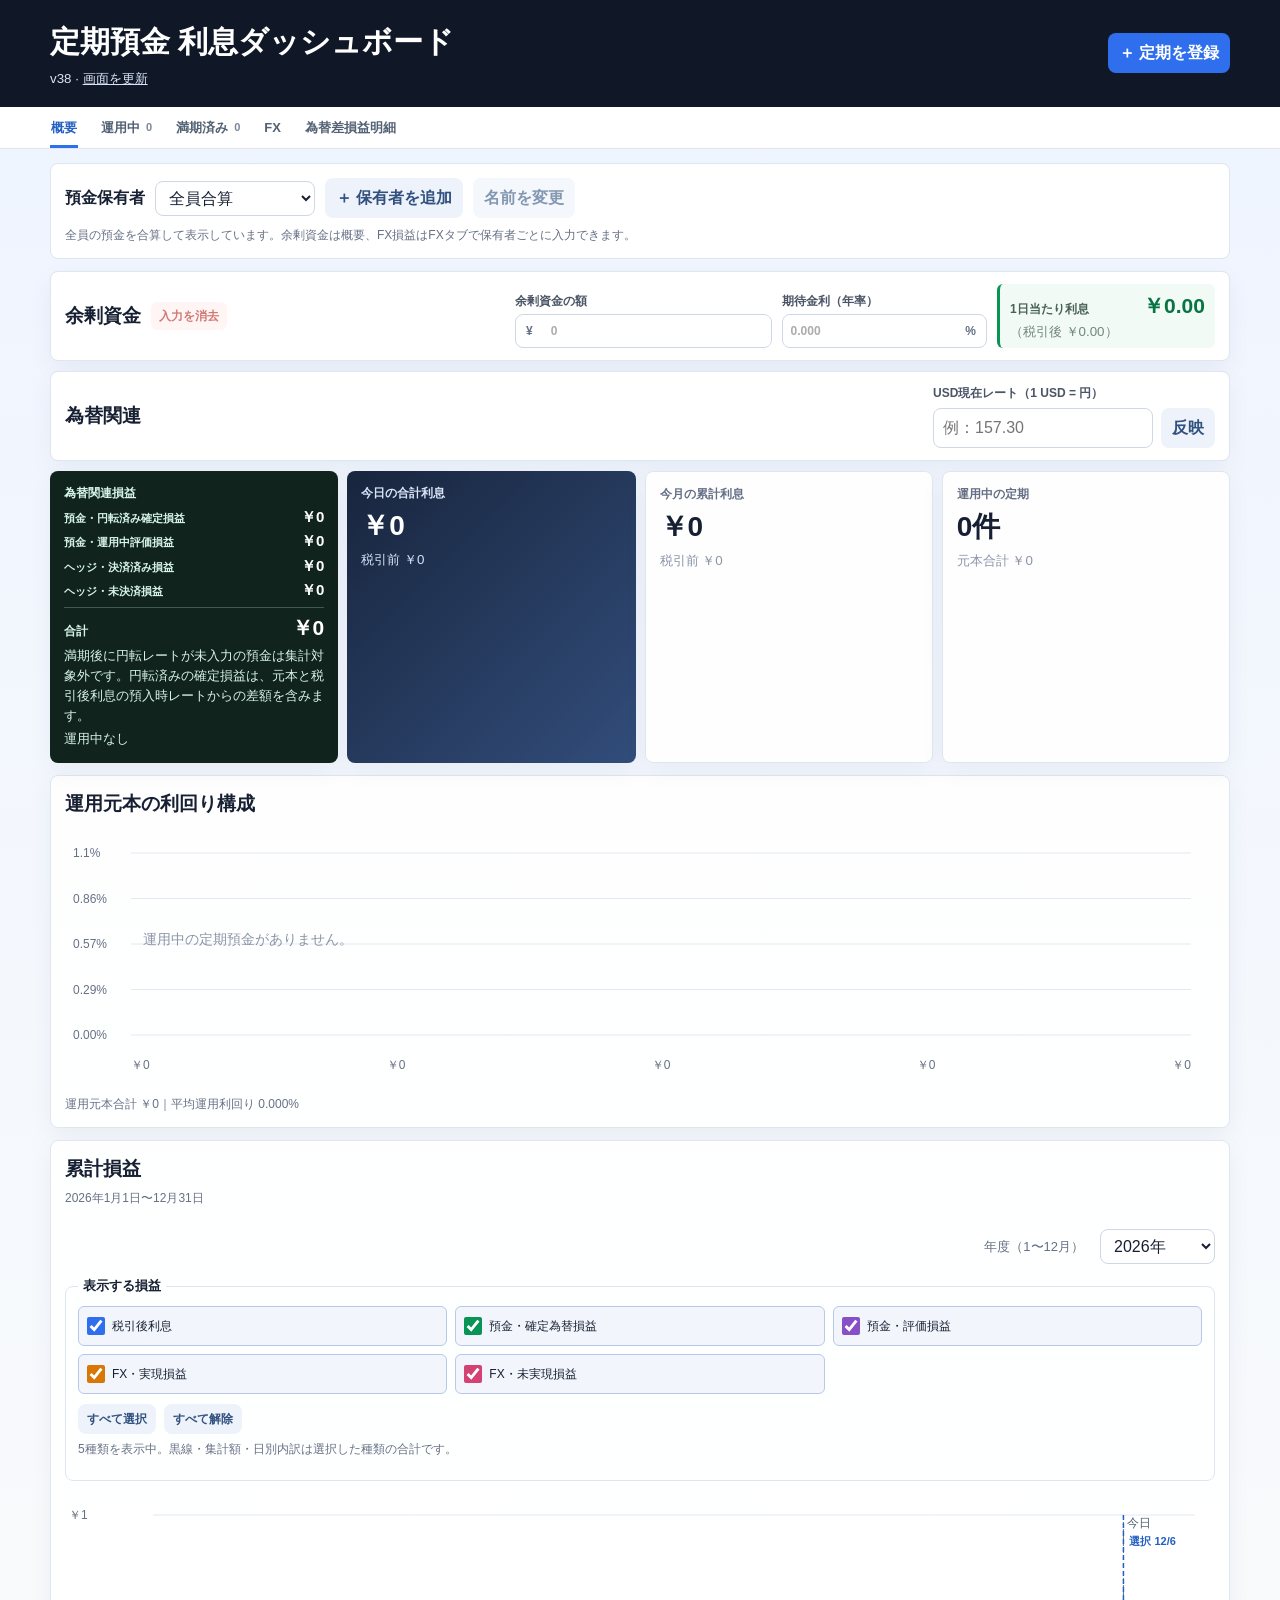
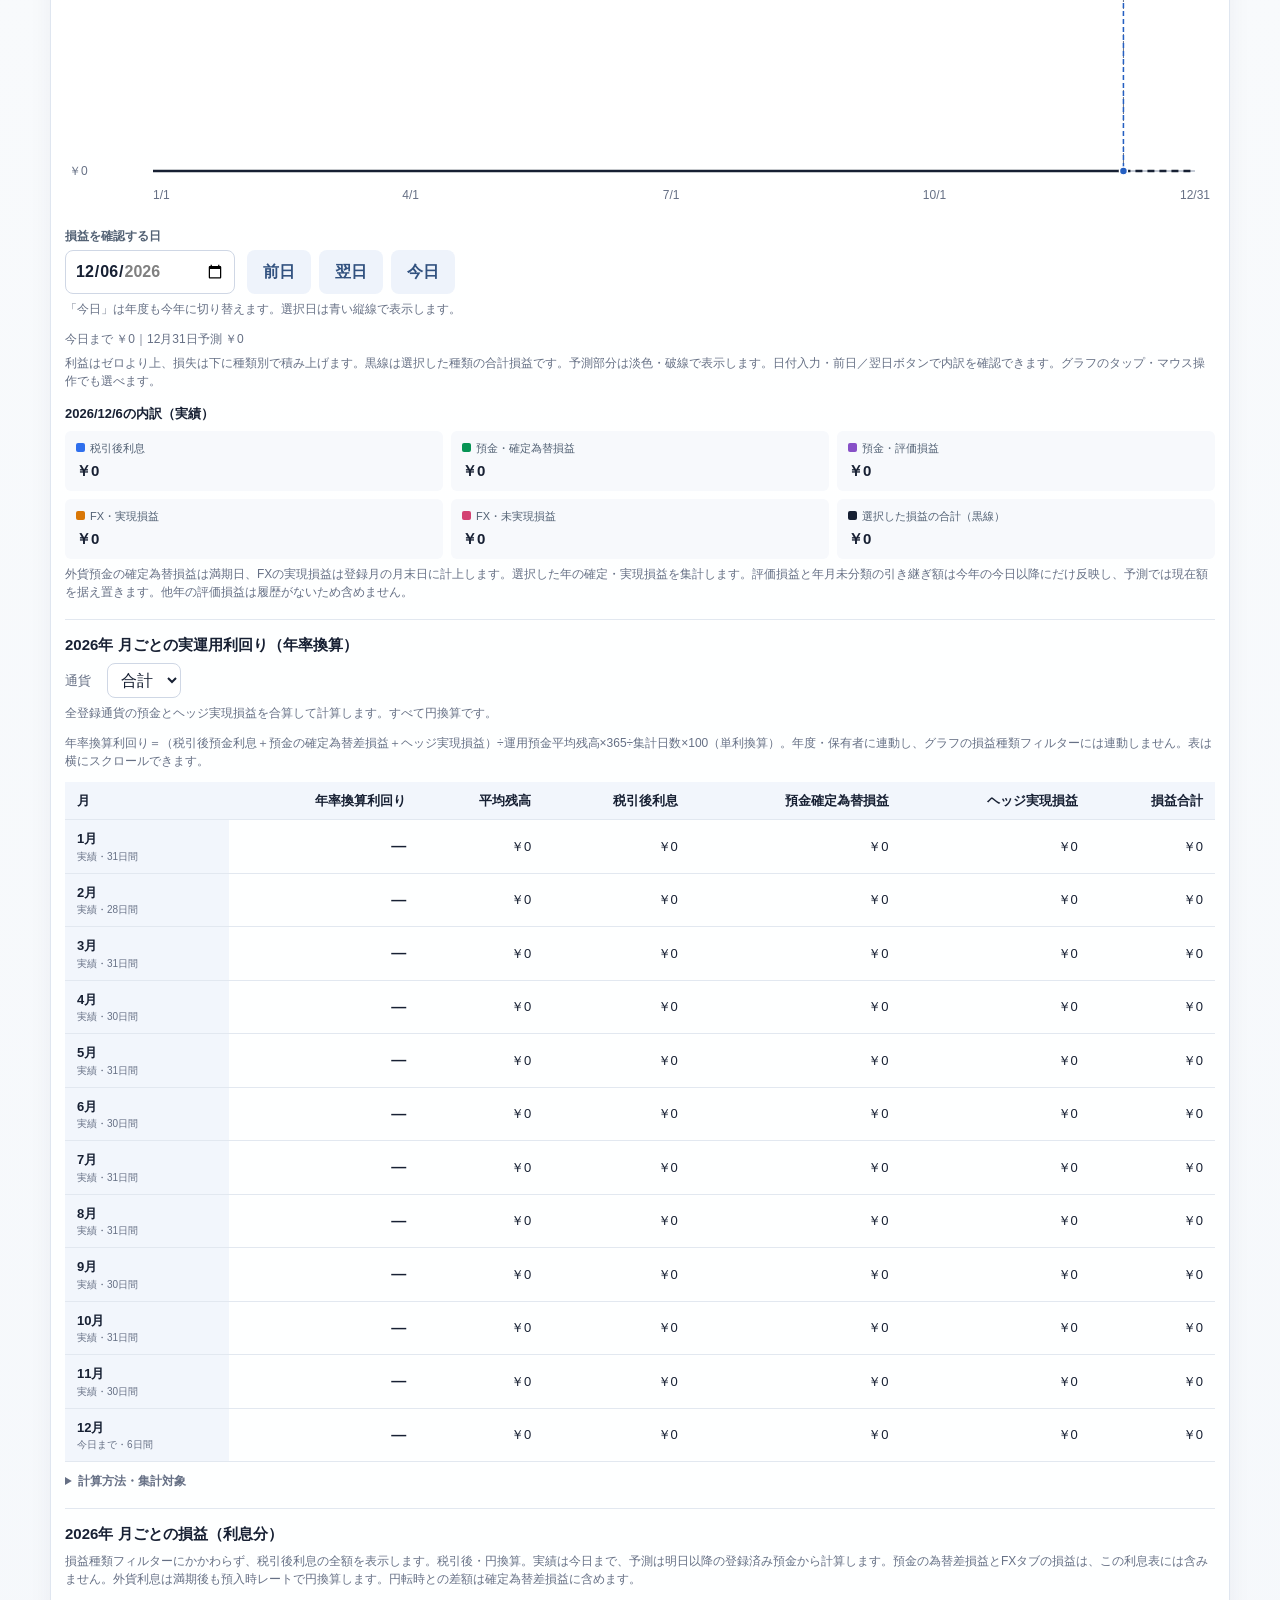
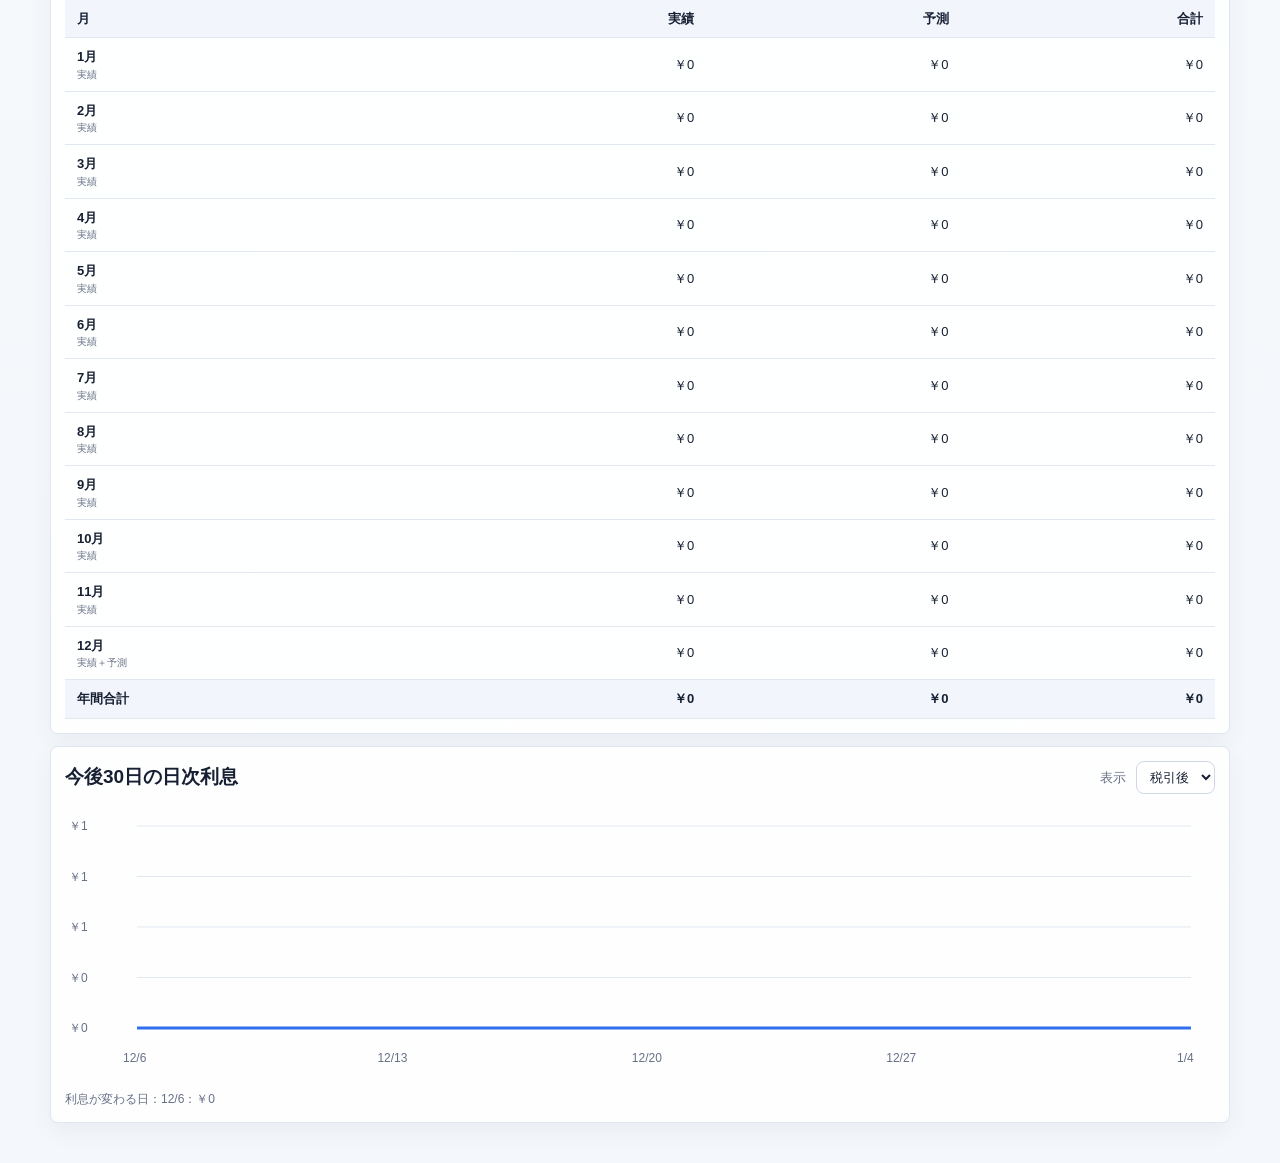
==== commit 98603083: "Use simple annualized realized deposit yield instead of APY" ====
--- a/index.html
+++ b/index.html
@@ -6,13 +6,13 @@
   <meta name="theme-color" content="#101827" />
   <title>定期預金 利息ダッシュボード</title>
   <link rel="manifest" href="manifest.json" />
-  <link rel="stylesheet" href="style-v37.css" />
+  <link rel="stylesheet" href="style-v38.css" />
 </head>
 <body>
   <header class="app-header">
     <div>
       <h1>定期預金 利息ダッシュボード</h1>
-      <small style="display:block;margin-top:5px;color:#d9e4f8">v37 · <a href="./refresh.html" style="color:inherit">画面を更新</a></small>
+      <small style="display:block;margin-top:5px;color:#d9e4f8">v38 · <a href="./refresh.html" style="color:inherit">画面を更新</a></small>
     </div>
     <button id="addDepositButton" class="primary-button">＋ 定期を登録</button>
   </header>
@@ -415,10 +415,10 @@
           <strong class="interest-fx-value"></strong>
         </div>
         <div><span>満期利息</span><strong class="maturity-interest-value"></strong></div>
-        <div class="apy-metric">
-          <span>円転後APY（為替込み）</span>
-          <strong class="apy-value"></strong>
-          <small class="apy-note" title="APY＝｛［（元本＋税引後満期利息）×円転時レート÷（元本×預入時レート）］の（365÷運用日数）乗－1｝×100。運用日数は預入日〜満期日です。">税引後利息ベース・複利年率換算<br />預入〜満期の実績ベース</small>
+        <div class="realized-yield-metric">
+          <span>円転後利回り（為替込み・年率）</span>
+          <strong class="realized-yield-value"></strong>
+          <small class="realized-yield-note" title="年率利回り＝［（元本＋税引後満期利息）×円転時レート÷（元本×預入時レート）－1］×365÷運用日数×100。運用日数は預入日〜満期日です。">税引後利息ベース・単利年率換算<br />預入〜満期の実績ベース</small>
         </div>
         <div><span>満期まで</span><strong class="remaining-days"></strong></div>
       </div>
@@ -437,6 +437,6 @@
       caches.keys().then(keys => keys.forEach(key => caches.delete(key)));
     }
   </script>
-  <script src="app-v37.js"></script>
+  <script src="app-v38.js"></script>
 </body>
 </html>
--- a/style-v38.css
+++ b/style-v38.css
@@ -0,0 +1,144 @@
+*{box-sizing:border-box} :root{font-family:-apple-system,BlinkMacSystemFont,"Segoe UI","Hiragino Sans","Yu Gothic",sans-serif;color:#172033;background:#f4f7fb;line-height:1.5}
+body{margin:0;min-height:100vh;background:linear-gradient(180deg,#eef4ff 0,#f8fafc 36%,#f4f7fb 100%)}
+button,input,select{font:inherit}
+button{cursor:pointer}
+[hidden]{display:none!important}
+.app-header{display:flex;justify-content:space-between;gap:14px;align-items:center;padding:18px max(20px,calc((100vw - 1180px)/2));background:#101827;color:white}
+.app-header h1{margin:1px 0 0;font-size:clamp(21px,4vw,30px)}
+.view-nav{background:#fff;border-bottom:1px solid #dfe6f0;overflow-x:auto}
+.view-nav-inner{display:flex;gap:22px;width:min(1180px,calc(100% - 28px));margin:0 auto;min-width:max-content}
+.view-nav a{display:flex;align-items:center;gap:6px;padding:11px 1px 8px;border-bottom:3px solid transparent;color:#526174;font-size:13px;font-weight:800;text-decoration:none}
+.view-nav a:hover{color:#245fc2}
+.view-nav a[aria-current="page"]{border-bottom-color:#2f6fed;color:#245fc2}
+.view-nav a span{color:#7b8798;font-size:11px}
+.container{width:min(1180px,calc(100% - 28px));margin:14px auto 40px}
+.view-content-panel{margin-top:0}
+.view-eyebrow{margin:0 0 2px;color:#667085;font-size:11px;font-weight:800}
+.surplus-panel,.fx-toolbar{display:flex;justify-content:space-between;align-items:center;gap:14px;margin-bottom:10px;background:#fff;border:1px solid #dfe6f0;border-radius:8px;padding:12px 14px;box-shadow:0 8px 24px rgba(26,44,82,.05)}
+.surplus-panel h2,.fx-toolbar h2{margin:0;font-size:19px}
+.surplus-heading{display:flex;align-items:center;gap:10px;flex-wrap:wrap}
+.surplus-fields{display:grid;grid-template-columns:minmax(170px,1fr) minmax(150px,.8fr) minmax(170px,.85fr);align-items:end;gap:10px;width:min(100%,700px)}
+.surplus-fields label,.fx-rate-entry label,.fx-related-fields>label{font-size:12px;font-weight:800;color:#4b5565}
+.input-with-unit{display:grid;grid-template-columns:auto minmax(0,1fr);align-items:center;margin-top:4px;border:1px solid #cfd7e5;border-radius:8px;background:white;overflow:hidden}
+.input-with-unit.unit-right{grid-template-columns:minmax(0,1fr) auto}
+.input-with-unit span{padding:0 10px;color:#667085;font-weight:800}
+.input-with-unit input{border:0;border-radius:0;padding:7px 8px;min-width:0}
+.surplus-result{display:grid;grid-template-columns:1fr auto;align-items:baseline;gap:0 8px;padding:6px 10px;border-left:3px solid #079455;background:#f2faf6;border-radius:6px}
+.surplus-result span{font-size:12px;font-weight:800;color:#496257}
+.surplus-result strong{font-size:21px;color:#087443;white-space:nowrap}
+.surplus-result small{grid-column:1/-1;color:#71867b}
+.fx-rate-entry{display:grid;gap:6px;min-width:min(100%,360px)}
+.fx-rate-controls{display:grid;grid-template-columns:minmax(170px,1fr) auto;gap:8px}
+.fx-related-fields{display:grid;grid-template-columns:minmax(280px,1.35fr) minmax(150px,.8fr) minmax(150px,.8fr);align-items:end;gap:10px;width:min(100%,820px)}
+.summary-grid{display:grid;grid-template-columns:repeat(4,1fr);gap:9px}
+.summary-card,.panel,.deposit-card{background:rgba(255,255,255,.94);border:1px solid #dfe6f0;box-shadow:0 8px 24px rgba(26,44,82,.05);border-radius:8px}
+.summary-card{padding:13px 14px}
+.summary-card span{display:block;color:#667085;font-size:12px;font-weight:700}
+.summary-card strong{display:block;margin-top:3px;font-size:clamp(21px,3vw,28px)}
+.summary-card small{color:#8a94a6}
+.summary-card.featured{background:linear-gradient(135deg,#18253d,#324d7b);color:white;border:none}
+.summary-card.featured span,.summary-card.featured small{color:#d9e4f8}
+.summary-card.fx-featured{background:#10231d;color:white;border:none}
+.summary-card.fx-featured.positive strong{color:#84e1bc}
+.summary-card.fx-featured.negative strong{color:#fda29b}
+.summary-card.fx-featured span,.summary-card.fx-featured small{color:#d7f4e9}
+.fx-profit-lines{display:grid;gap:2px;margin:4px 0 3px}
+.fx-profit-line{display:flex;justify-content:space-between;align-items:baseline;gap:8px}
+.fx-profit-line span{font-size:11px;font-weight:700}
+.fx-profit-line strong{margin:0;font-size:15px;white-space:nowrap;color:white}
+.fx-profit-line.total{margin-top:3px;padding-top:4px;border-top:1px solid rgba(215,244,233,.25)}
+.fx-profit-line.total span{font-size:12px}
+.fx-profit-line.total strong{font-size:21px}
+.fx-profit-line strong.positive{color:#84e1bc}
+.fx-profit-line strong.negative{color:#fda29b}
+.panel{padding:14px;margin-top:12px}
+.panel-heading{display:flex;justify-content:space-between;align-items:center;gap:10px;margin-bottom:10px}
+.panel-heading h2{margin:0;font-size:19px}
+.toolbar{display:flex;align-items:center;gap:10px;flex-wrap:wrap}
+.toolbar label{font-size:13px;color:#667085}
+select,input{width:100%;border:1px solid #cfd7e5;border-radius:8px;padding:7px 9px;background:white;color:#172033}
+.toolbar select{width:auto;margin-left:6px}
+.primary-button,.secondary-button,.danger-button,.file-label{border:0;border-radius:8px;padding:8px 11px;font-weight:800;white-space:nowrap}
+.compact-button{border:0;border-radius:6px;padding:5px 8px;background:#fff0f0;color:#b42318;font-size:12px;font-weight:800;white-space:nowrap}
+.primary-button{background:#2f6fed;color:white}
+.secondary-button,.file-label{background:#eef3fb;color:#31517f}
+.danger-button{background:#fff0f0;color:#b42318}
+.file-label{cursor:pointer}
+.file-label input{display:none}
+.chart-shell{overflow-x:auto}
+canvas{width:100%;min-width:700px;height:280px;display:block}
+#yieldChart{height:260px;min-width:0}
+.daily-breakdown{margin-top:6px;color:#667085;font-size:12px}
+.deposit-list{display:grid;gap:9px}
+.deposit-card{padding:10px 12px}
+.deposit-card-top>div{width:100%;min-width:0}
+.currency-badge{display:inline-flex;background:#eaf0ff;color:#294c8f;border-radius:999px;padding:3px 8px;font-size:11px;font-weight:900}
+.deposit-title-row{display:flex;align-items:center;gap:7px;flex-wrap:wrap;margin-top:4px}
+.deposit-title{margin:0;font-size:17px}
+.deposit-subtitle{margin:0;color:#667085;font-size:13px}
+.card-actions{display:flex;gap:4px}
+.card-actions button{border-radius:6px;padding:4px 7px;font-size:11px;line-height:1.3}
+.deposit-metrics{display:grid;grid-template-columns:repeat(auto-fit,minmax(155px,1fr));gap:8px;margin:10px 0}
+.deposit-metrics div{background:#f7f9fc;border-radius:6px;padding:8px 9px}
+.deposit-metrics span{display:block;color:#667085;font-size:12px}
+.deposit-metrics strong{display:block;margin-top:4px}
+.deposit-metrics .principal-fx-metric.positive strong,.deposit-metrics .interest-fx-metric.positive strong{color:#087443}
+.deposit-metrics .principal-fx-metric.negative strong,.deposit-metrics .interest-fx-metric.negative strong{color:#b42318}
+.progress-track{height:6px;background:#e9eef6;border-radius:999px;overflow:hidden}
+.progress-bar{height:100%;background:linear-gradient(90deg,#2f6fed,#63a4ff)}
+.deposit-note{margin:8px 0 0;color:#667085;font-size:12px}
+.fx-calculation-list{display:grid;gap:0}
+.fx-calculation-row{padding:10px 0;border-top:1px solid #e5eaf2}
+.fx-calculation-row:first-child{padding-top:0;border-top:0}
+.fx-calculation-row:last-child{padding-bottom:0}
+.fx-calculation-title{display:flex;justify-content:space-between;gap:10px;align-items:baseline;margin-bottom:4px}
+.fx-calculation-title strong{font-size:14px}
+.fx-calculation-title span{color:#667085;font-size:11px;font-weight:800}
+.fx-calculation-row p{margin:2px 0;color:#526174;font-size:12px;line-height:1.55}
+.fx-calculation-total{font-weight:800;color:#172033!important}
+.empty-message{text-align:center;color:#8a94a6;padding:20px}
+dialog{width:min(760px,calc(100% - 22px));max-height:calc(100vh - 20px);overflow:auto;border:0;border-radius:22px;padding:0;box-shadow:0 30px 90px rgba(9,18,38,.28)}
+dialog::backdrop{background:rgba(9,18,38,.56);backdrop-filter:blur(4px)}
+dialog form{padding:22px}
+.dialog-heading{display:flex;justify-content:space-between;align-items:center}
+.dialog-heading h2{margin:0}
+.icon-button{border:0;background:#f0f3f8;width:38px;height:38px;border-radius:50%;font-size:24px}
+.form-grid{display:grid;grid-template-columns:repeat(2,1fr);gap:14px;margin-top:18px}
+.form-grid label{font-size:13px;font-weight:800;color:#4b5565}
+.form-grid input,.form-grid select{margin-top:6px}
+.form-grid small{display:block;margin-top:4px;color:#8a94a6;font-weight:500}
+.dialog-actions{display:flex;justify-content:flex-end;gap:10px;margin-top:20px}
+@media(max-width:800px){
+  .app-header{align-items:flex-start;flex-direction:column}
+  .surplus-panel,.fx-toolbar{align-items:flex-start;flex-direction:column}
+  .surplus-fields{width:100%}
+  .fx-related-fields{width:100%;grid-template-columns:1fr}
+  .summary-grid{grid-template-columns:repeat(2,1fr)}
+  .deposit-metrics{grid-template-columns:repeat(2,1fr)}
+}
+@media(max-width:560px){
+  .container{width:min(100% - 18px,1180px)}
+  .view-nav-inner{width:max-content;margin-left:9px;margin-right:9px;gap:18px}
+  .summary-grid{grid-template-columns:1fr}
+  .panel{padding:15px}
+  .panel-heading{align-items:flex-start;flex-direction:column}
+  .form-grid{grid-template-columns:1fr}
+  .fx-rate-entry{width:100%}
+  .surplus-fields{grid-template-columns:1fr}
+}
+
+.owner-panel{margin-bottom:12px;padding:14px;background:#fff;border:1px solid #dfe6f0;border-radius:8px}.owner-controls{display:flex;align-items:center;gap:10px;flex-wrap:wrap}.owner-controls label{font-weight:800}.owner-controls select{width:auto;min-width:160px;max-width:100%}.owner-panel p{margin:8px 0 0;color:#667085;font-size:12px}button:disabled,input:disabled{opacity:.6;cursor:default}@media(max-width:560px){.owner-controls select{flex:1}.owner-controls button{font-size:12px}}
+
+.monthly-profit{margin-top:18px;border-top:1px solid #e2e8f0;padding-top:14px}.monthly-profit h3{margin:0 0 6px;font-size:15px}.monthly-profit-scroll{overflow-x:auto;margin-top:10px}.monthly-profit-table{width:100%;border-collapse:collapse;font-size:13px;font-variant-numeric:tabular-nums}.monthly-profit-table th,.monthly-profit-table td{padding:9px 12px;border-bottom:1px solid #e2e8f0;text-align:right;white-space:nowrap}.monthly-profit-table th:first-child{text-align:left}.monthly-profit-table thead,.monthly-profit-table tfoot{background:#f2f6fc}.monthly-profit-table tfoot{font-weight:800}.monthly-profit-table small{display:block;color:#667085;font-weight:400;font-size:10px}.visually-hidden{position:absolute;width:1px;height:1px;padding:0;margin:-1px;overflow:hidden;clip:rect(0,0,0,0);white-space:nowrap;border:0}@media(max-width:560px){.monthly-profit-table th,.monthly-profit-table td{padding:8px 6px;font-size:12px}}
+
+.fx-rate-only{display:block;width:auto}.fx-ledger-summary{display:grid;grid-template-columns:repeat(3,minmax(0,1fr));gap:10px;margin:18px 0}.fx-ledger-summary>div{padding:12px;background:#f2f6fc;border-radius:8px}.fx-ledger-summary span{display:block;color:#667085;font-size:12px}.fx-ledger-summary strong{display:block;font-size:21px;overflow-wrap:anywhere}.fx-ledger-scroll{overflow:auto;max-height:620px;margin-top:12px;border:1px solid #dfe6f0;border-radius:8px;isolation:isolate}.fx-ledger-table{border-collapse:separate;border-spacing:0;width:100%;font-size:13px;font-variant-numeric:tabular-nums}.fx-ledger-table th,.fx-ledger-table td{padding:8px 10px;border-bottom:1px solid #e2e8f0;border-right:1px solid #e2e8f0;text-align:right;white-space:nowrap;background:#fff}.fx-ledger-table th:first-child{position:sticky;left:0;z-index:1;text-align:left;background:#f2f6fc;min-width:106px}.fx-ledger-table thead th{position:sticky;top:0;z-index:2;background:#eef3fb;text-align:center;min-width:170px;white-space:normal;overflow-wrap:anywhere}.fx-ledger-table thead th:first-child{z-index:3}.fx-ledger-table tfoot th,.fx-ledger-table tfoot td{font-weight:800;background:#eef3fb}.fx-ledger-table input{min-width:145px;text-align:right;font-size:16px}.fx-ledger-table input[aria-invalid=true],#fxSettledProfit[aria-invalid=true],#fxUnsettledProfit[aria-invalid=true]{border-color:#b42318;background:#fff0f0}.fx-company-actions{display:flex;gap:5px;justify-content:center;margin-top:6px}.fx-company-actions button{font-size:11px;padding:4px 6px}.fx-unrealized-panel,.fx-legacy-panel{margin-top:22px;padding-top:16px;border-top:1px solid #dfe6f0}.fx-unrealized-panel h3{margin:0 0 10px}.fx-unrealized-panel label,.fx-legacy-panel label{display:block;font-size:13px;font-weight:700}.fx-unrealized-panel input,.fx-legacy-panel input{max-width:360px;margin-top:7px;font-size:16px}#fxYear{width:auto;min-width:110px}#fxSaveStatus.negative{color:#b42318}@media(max-width:560px){.fx-ledger-summary{grid-template-columns:1fr}.fx-ledger-table th,.fx-ledger-table td{padding:7px}.fx-ledger-table thead th{min-width:160px}}
+
+#profitChart{min-width:0;height:320px}.profit-year-filter{justify-content:flex-end;margin:0 0 12px}.profit-year-filter select{min-width:115px}.profit-detail-heading{font-size:13px;margin:14px 0 8px}.profit-legend{display:grid;grid-template-columns:repeat(3,minmax(0,1fr));gap:8px}.profit-legend-item{padding:9px 11px;background:#f7f9fc;border-radius:6px;min-width:0}.profit-legend-item span{display:block;font-size:11px;color:#526174}.profit-legend-item span:before{content:"";display:inline-block;width:9px;height:9px;margin-right:5px;border-radius:2px;background:var(--series-color)}.profit-legend-item strong{display:block;margin-top:3px;font-size:15px;font-variant-numeric:tabular-nums;overflow-wrap:anywhere}.profit-legend-item strong.negative{color:#b42318}@media(max-width:560px){.profit-legend{grid-template-columns:repeat(2,minmax(0,1fr))}.profit-year-filter{justify-content:flex-start}}
+
+.profit-series-filter{margin:0 0 14px;padding:10px 12px;border:1px solid #dfe6f0;border-radius:8px;min-width:0}.profit-series-filter legend{font-size:13px;font-weight:800;padding:0 5px}.profit-series-options{display:grid;grid-template-columns:repeat(3,minmax(0,1fr));gap:8px}.profit-series-option{display:flex;align-items:center;gap:7px;padding:10px 8px;border:1px solid #e2e8f0;border-radius:6px;font-size:12px;cursor:pointer;min-width:0}.profit-series-option.selected{background:#f2f6fc;border-color:#b7c9e7}.profit-series-option input{width:18px;height:18px;margin:0;flex:0 0 18px;accent-color:var(--series-color);cursor:pointer}.profit-series-option span{overflow-wrap:anywhere}.profit-series-actions{display:flex;gap:8px;margin-top:10px}.profit-series-actions button{font-size:12px;padding:6px 9px}@media(max-width:560px){.profit-series-options{grid-template-columns:repeat(2,minmax(0,1fr))}.profit-series-option{font-size:11px}}
+
+.profit-date-controls{display:flex;align-items:flex-end;gap:12px;flex-wrap:wrap;margin-top:12px}.profit-date-controls>label{display:block;min-width:170px;font-size:12px;font-weight:700;color:#526174}.profit-date-controls input{display:block;margin-top:5px;min-height:44px;font-size:16px;min-width:0;max-width:100%}.profit-date-buttons{display:flex;gap:8px}.profit-date-buttons button{min-height:44px;min-width:64px}.profit-date-help{margin:6px 0 12px}@media(max-width:560px){.profit-date-controls{display:grid;grid-template-columns:minmax(0,1fr)}.profit-date-controls>label{min-width:0}.profit-date-buttons button{flex:1}.profit-date-buttons{width:100%}}
+
+.monthly-yield-table{min-width:820px}.monthly-yield-table th:first-child{position:sticky;left:0;z-index:1;background:#f2f6fc;min-width:95px}.monthly-yield-table .monthly-yield-rate{font-weight:800;font-size:15px}.monthly-yield-table .negative{color:#b42318}.monthly-yield-note{margin-top:10px;font-size:12px;color:#667085}.monthly-yield-note summary{cursor:pointer;font-weight:700}.monthly-yield-note p{margin:7px 0}
+
+.realized-yield-metric .realized-yield-value{overflow-wrap:anywhere}.deposit-metrics .realized-yield-metric.positive strong{color:#087443}.deposit-metrics .realized-yield-metric.negative strong{color:#b42318}.realized-yield-note{display:block;margin-top:5px;color:#667085;font-size:10px;font-weight:400;line-height:1.5}
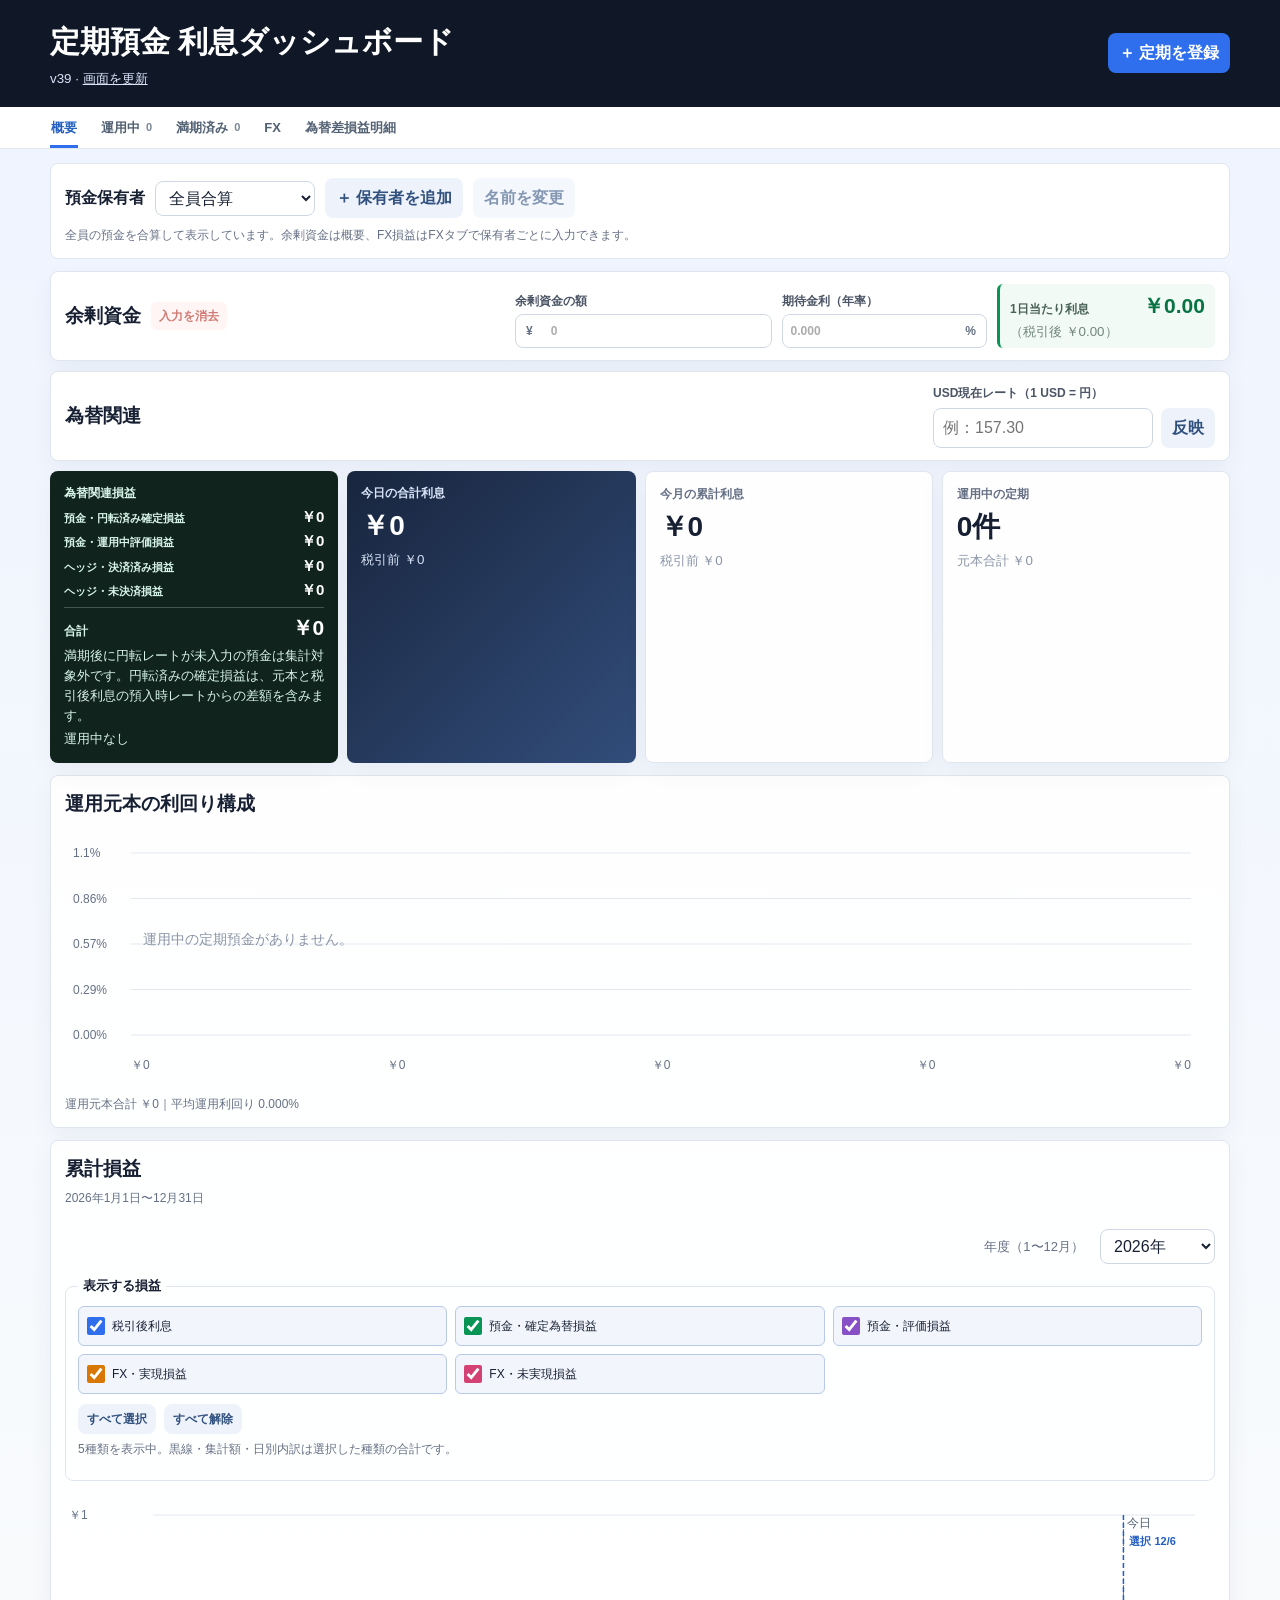
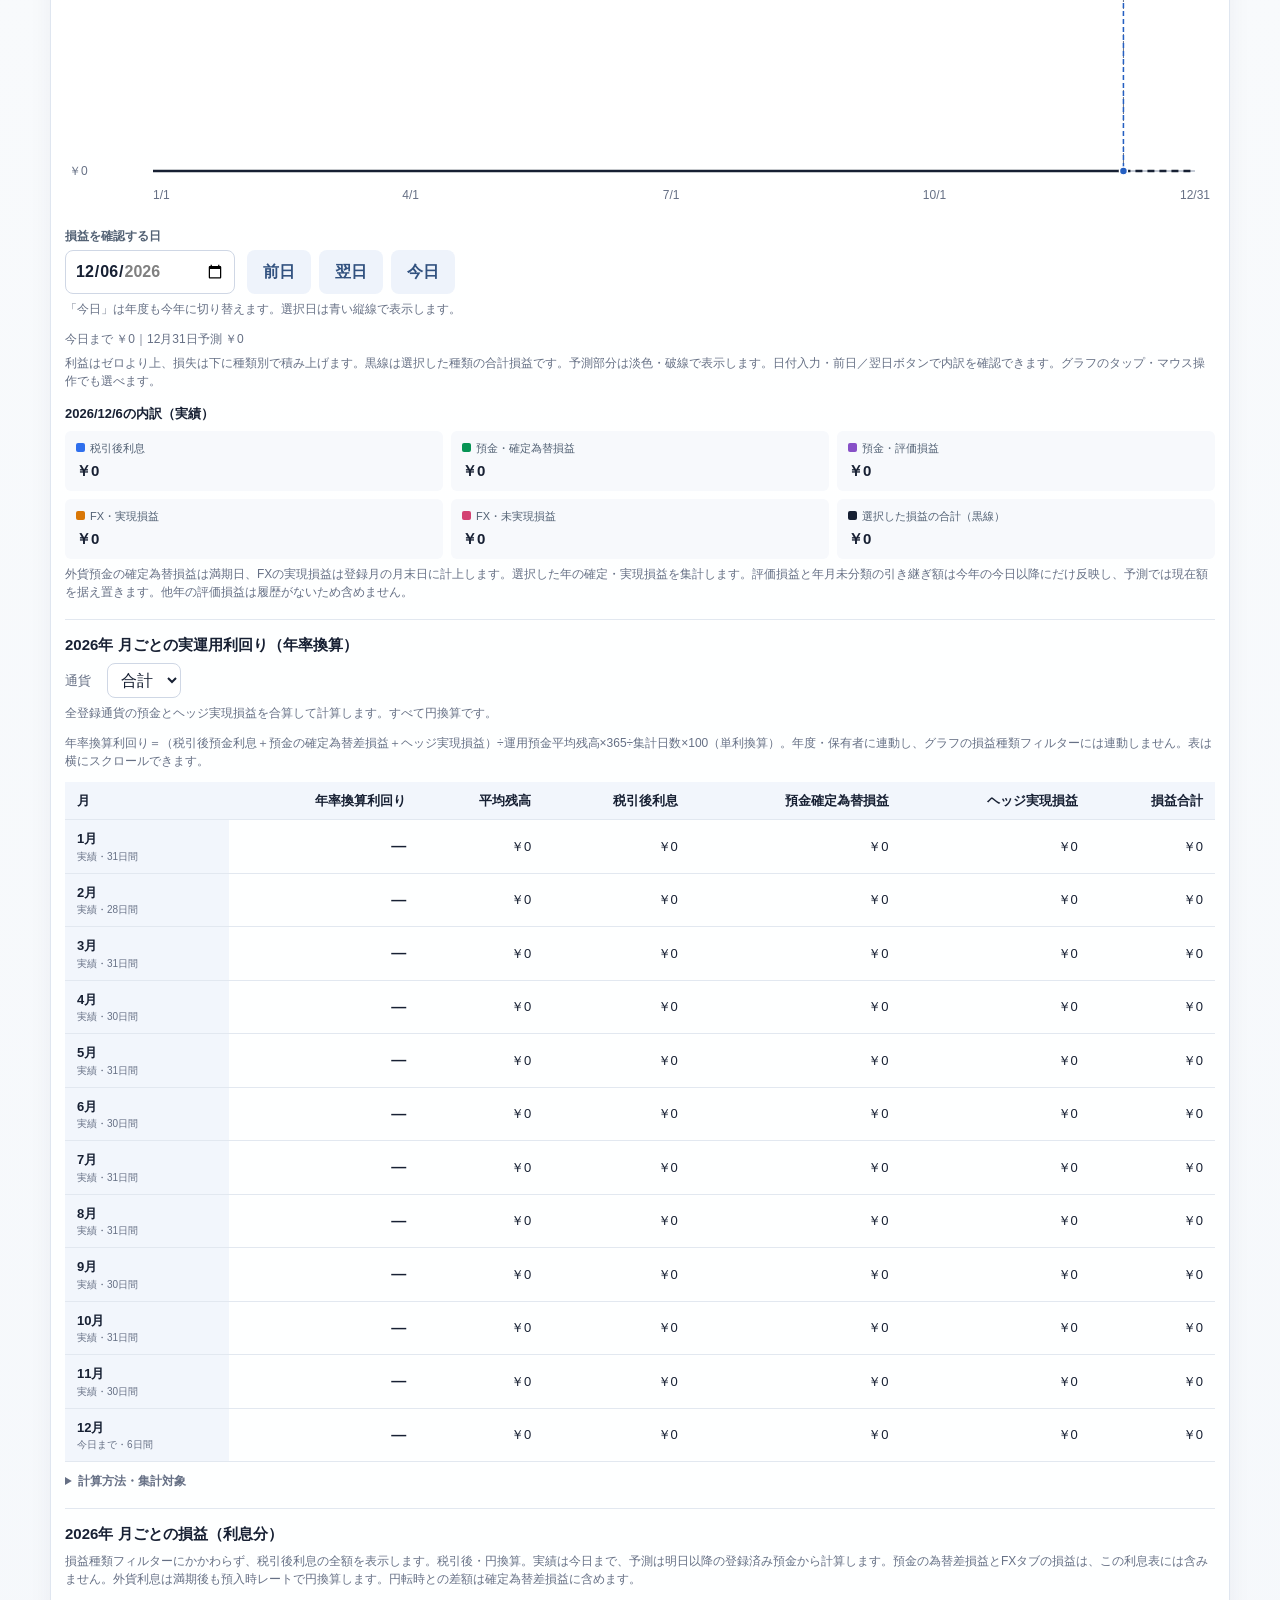
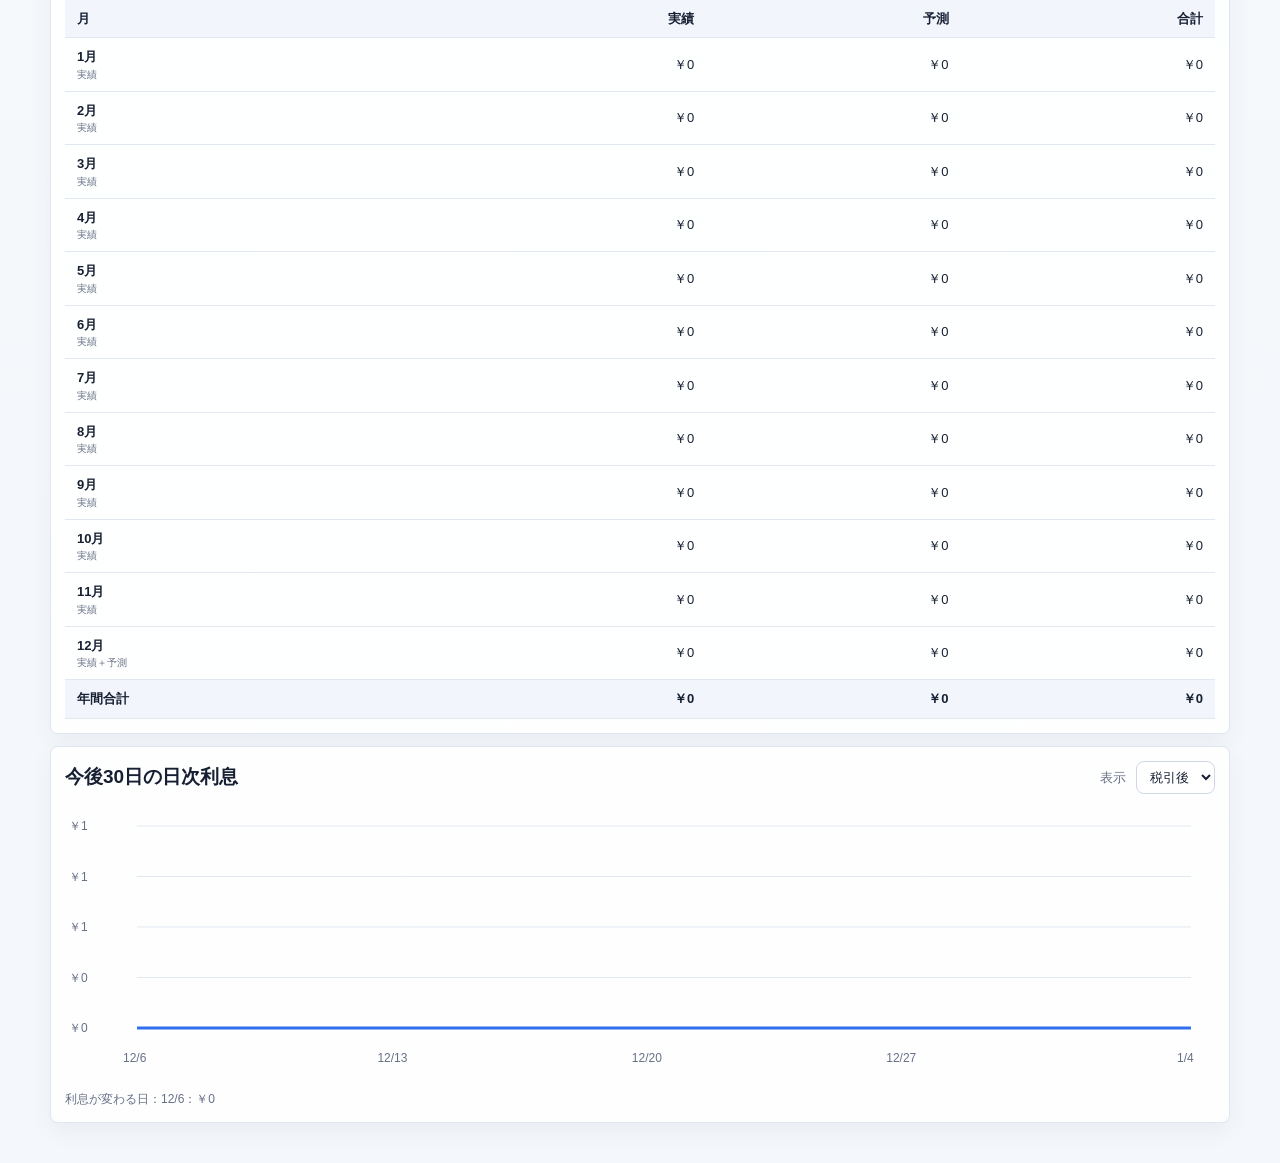
==== commit af3d8e22: "Show provisional foreign deposit yields using current principal FX" ====
--- a/index.html
+++ b/index.html
@@ -6,13 +6,13 @@
   <meta name="theme-color" content="#101827" />
   <title>定期預金 利息ダッシュボード</title>
   <link rel="manifest" href="manifest.json" />
-  <link rel="stylesheet" href="style-v38.css" />
+  <link rel="stylesheet" href="style-v39.css" />
 </head>
 <body>
   <header class="app-header">
     <div>
       <h1>定期預金 利息ダッシュボード</h1>
-      <small style="display:block;margin-top:5px;color:#d9e4f8">v38 · <a href="./refresh.html" style="color:inherit">画面を更新</a></small>
+      <small style="display:block;margin-top:5px;color:#d9e4f8">v39 · <a href="./refresh.html" style="color:inherit">画面を更新</a></small>
     </div>
     <button id="addDepositButton" class="primary-button">＋ 定期を登録</button>
   </header>
@@ -416,7 +416,7 @@
         </div>
         <div><span>満期利息</span><strong class="maturity-interest-value"></strong></div>
         <div class="realized-yield-metric">
-          <span>円転後利回り（為替込み・年率）</span>
+          <span class="deposit-yield-label">円転後利回り（為替込み・年率）</span>
           <strong class="realized-yield-value"></strong>
           <small class="realized-yield-note" title="年率利回り＝［（元本＋税引後満期利息）×円転時レート÷（元本×預入時レート）－1］×365÷運用日数×100。運用日数は預入日〜満期日です。">税引後利息ベース・単利年率換算<br />預入〜満期の実績ベース</small>
         </div>
@@ -437,6 +437,6 @@
       caches.keys().then(keys => keys.forEach(key => caches.delete(key)));
     }
   </script>
-  <script src="app-v38.js"></script>
+  <script src="app-v39.js"></script>
 </body>
 </html>
--- a/style-v39.css
+++ b/style-v39.css
@@ -0,0 +1,146 @@
+*{box-sizing:border-box} :root{font-family:-apple-system,BlinkMacSystemFont,"Segoe UI","Hiragino Sans","Yu Gothic",sans-serif;color:#172033;background:#f4f7fb;line-height:1.5}
+body{margin:0;min-height:100vh;background:linear-gradient(180deg,#eef4ff 0,#f8fafc 36%,#f4f7fb 100%)}
+button,input,select{font:inherit}
+button{cursor:pointer}
+[hidden]{display:none!important}
+.app-header{display:flex;justify-content:space-between;gap:14px;align-items:center;padding:18px max(20px,calc((100vw - 1180px)/2));background:#101827;color:white}
+.app-header h1{margin:1px 0 0;font-size:clamp(21px,4vw,30px)}
+.view-nav{background:#fff;border-bottom:1px solid #dfe6f0;overflow-x:auto}
+.view-nav-inner{display:flex;gap:22px;width:min(1180px,calc(100% - 28px));margin:0 auto;min-width:max-content}
+.view-nav a{display:flex;align-items:center;gap:6px;padding:11px 1px 8px;border-bottom:3px solid transparent;color:#526174;font-size:13px;font-weight:800;text-decoration:none}
+.view-nav a:hover{color:#245fc2}
+.view-nav a[aria-current="page"]{border-bottom-color:#2f6fed;color:#245fc2}
+.view-nav a span{color:#7b8798;font-size:11px}
+.container{width:min(1180px,calc(100% - 28px));margin:14px auto 40px}
+.view-content-panel{margin-top:0}
+.view-eyebrow{margin:0 0 2px;color:#667085;font-size:11px;font-weight:800}
+.surplus-panel,.fx-toolbar{display:flex;justify-content:space-between;align-items:center;gap:14px;margin-bottom:10px;background:#fff;border:1px solid #dfe6f0;border-radius:8px;padding:12px 14px;box-shadow:0 8px 24px rgba(26,44,82,.05)}
+.surplus-panel h2,.fx-toolbar h2{margin:0;font-size:19px}
+.surplus-heading{display:flex;align-items:center;gap:10px;flex-wrap:wrap}
+.surplus-fields{display:grid;grid-template-columns:minmax(170px,1fr) minmax(150px,.8fr) minmax(170px,.85fr);align-items:end;gap:10px;width:min(100%,700px)}
+.surplus-fields label,.fx-rate-entry label,.fx-related-fields>label{font-size:12px;font-weight:800;color:#4b5565}
+.input-with-unit{display:grid;grid-template-columns:auto minmax(0,1fr);align-items:center;margin-top:4px;border:1px solid #cfd7e5;border-radius:8px;background:white;overflow:hidden}
+.input-with-unit.unit-right{grid-template-columns:minmax(0,1fr) auto}
+.input-with-unit span{padding:0 10px;color:#667085;font-weight:800}
+.input-with-unit input{border:0;border-radius:0;padding:7px 8px;min-width:0}
+.surplus-result{display:grid;grid-template-columns:1fr auto;align-items:baseline;gap:0 8px;padding:6px 10px;border-left:3px solid #079455;background:#f2faf6;border-radius:6px}
+.surplus-result span{font-size:12px;font-weight:800;color:#496257}
+.surplus-result strong{font-size:21px;color:#087443;white-space:nowrap}
+.surplus-result small{grid-column:1/-1;color:#71867b}
+.fx-rate-entry{display:grid;gap:6px;min-width:min(100%,360px)}
+.fx-rate-controls{display:grid;grid-template-columns:minmax(170px,1fr) auto;gap:8px}
+.fx-related-fields{display:grid;grid-template-columns:minmax(280px,1.35fr) minmax(150px,.8fr) minmax(150px,.8fr);align-items:end;gap:10px;width:min(100%,820px)}
+.summary-grid{display:grid;grid-template-columns:repeat(4,1fr);gap:9px}
+.summary-card,.panel,.deposit-card{background:rgba(255,255,255,.94);border:1px solid #dfe6f0;box-shadow:0 8px 24px rgba(26,44,82,.05);border-radius:8px}
+.summary-card{padding:13px 14px}
+.summary-card span{display:block;color:#667085;font-size:12px;font-weight:700}
+.summary-card strong{display:block;margin-top:3px;font-size:clamp(21px,3vw,28px)}
+.summary-card small{color:#8a94a6}
+.summary-card.featured{background:linear-gradient(135deg,#18253d,#324d7b);color:white;border:none}
+.summary-card.featured span,.summary-card.featured small{color:#d9e4f8}
+.summary-card.fx-featured{background:#10231d;color:white;border:none}
+.summary-card.fx-featured.positive strong{color:#84e1bc}
+.summary-card.fx-featured.negative strong{color:#fda29b}
+.summary-card.fx-featured span,.summary-card.fx-featured small{color:#d7f4e9}
+.fx-profit-lines{display:grid;gap:2px;margin:4px 0 3px}
+.fx-profit-line{display:flex;justify-content:space-between;align-items:baseline;gap:8px}
+.fx-profit-line span{font-size:11px;font-weight:700}
+.fx-profit-line strong{margin:0;font-size:15px;white-space:nowrap;color:white}
+.fx-profit-line.total{margin-top:3px;padding-top:4px;border-top:1px solid rgba(215,244,233,.25)}
+.fx-profit-line.total span{font-size:12px}
+.fx-profit-line.total strong{font-size:21px}
+.fx-profit-line strong.positive{color:#84e1bc}
+.fx-profit-line strong.negative{color:#fda29b}
+.panel{padding:14px;margin-top:12px}
+.panel-heading{display:flex;justify-content:space-between;align-items:center;gap:10px;margin-bottom:10px}
+.panel-heading h2{margin:0;font-size:19px}
+.toolbar{display:flex;align-items:center;gap:10px;flex-wrap:wrap}
+.toolbar label{font-size:13px;color:#667085}
+select,input{width:100%;border:1px solid #cfd7e5;border-radius:8px;padding:7px 9px;background:white;color:#172033}
+.toolbar select{width:auto;margin-left:6px}
+.primary-button,.secondary-button,.danger-button,.file-label{border:0;border-radius:8px;padding:8px 11px;font-weight:800;white-space:nowrap}
+.compact-button{border:0;border-radius:6px;padding:5px 8px;background:#fff0f0;color:#b42318;font-size:12px;font-weight:800;white-space:nowrap}
+.primary-button{background:#2f6fed;color:white}
+.secondary-button,.file-label{background:#eef3fb;color:#31517f}
+.danger-button{background:#fff0f0;color:#b42318}
+.file-label{cursor:pointer}
+.file-label input{display:none}
+.chart-shell{overflow-x:auto}
+canvas{width:100%;min-width:700px;height:280px;display:block}
+#yieldChart{height:260px;min-width:0}
+.daily-breakdown{margin-top:6px;color:#667085;font-size:12px}
+.deposit-list{display:grid;gap:9px}
+.deposit-card{padding:10px 12px}
+.deposit-card-top>div{width:100%;min-width:0}
+.currency-badge{display:inline-flex;background:#eaf0ff;color:#294c8f;border-radius:999px;padding:3px 8px;font-size:11px;font-weight:900}
+.deposit-title-row{display:flex;align-items:center;gap:7px;flex-wrap:wrap;margin-top:4px}
+.deposit-title{margin:0;font-size:17px}
+.deposit-subtitle{margin:0;color:#667085;font-size:13px}
+.card-actions{display:flex;gap:4px}
+.card-actions button{border-radius:6px;padding:4px 7px;font-size:11px;line-height:1.3}
+.deposit-metrics{display:grid;grid-template-columns:repeat(auto-fit,minmax(155px,1fr));gap:8px;margin:10px 0}
+.deposit-metrics div{background:#f7f9fc;border-radius:6px;padding:8px 9px}
+.deposit-metrics span{display:block;color:#667085;font-size:12px}
+.deposit-metrics strong{display:block;margin-top:4px}
+.deposit-metrics .principal-fx-metric.positive strong,.deposit-metrics .interest-fx-metric.positive strong{color:#087443}
+.deposit-metrics .principal-fx-metric.negative strong,.deposit-metrics .interest-fx-metric.negative strong{color:#b42318}
+.progress-track{height:6px;background:#e9eef6;border-radius:999px;overflow:hidden}
+.progress-bar{height:100%;background:linear-gradient(90deg,#2f6fed,#63a4ff)}
+.deposit-note{margin:8px 0 0;color:#667085;font-size:12px}
+.fx-calculation-list{display:grid;gap:0}
+.fx-calculation-row{padding:10px 0;border-top:1px solid #e5eaf2}
+.fx-calculation-row:first-child{padding-top:0;border-top:0}
+.fx-calculation-row:last-child{padding-bottom:0}
+.fx-calculation-title{display:flex;justify-content:space-between;gap:10px;align-items:baseline;margin-bottom:4px}
+.fx-calculation-title strong{font-size:14px}
+.fx-calculation-title span{color:#667085;font-size:11px;font-weight:800}
+.fx-calculation-row p{margin:2px 0;color:#526174;font-size:12px;line-height:1.55}
+.fx-calculation-total{font-weight:800;color:#172033!important}
+.empty-message{text-align:center;color:#8a94a6;padding:20px}
+dialog{width:min(760px,calc(100% - 22px));max-height:calc(100vh - 20px);overflow:auto;border:0;border-radius:22px;padding:0;box-shadow:0 30px 90px rgba(9,18,38,.28)}
+dialog::backdrop{background:rgba(9,18,38,.56);backdrop-filter:blur(4px)}
+dialog form{padding:22px}
+.dialog-heading{display:flex;justify-content:space-between;align-items:center}
+.dialog-heading h2{margin:0}
+.icon-button{border:0;background:#f0f3f8;width:38px;height:38px;border-radius:50%;font-size:24px}
+.form-grid{display:grid;grid-template-columns:repeat(2,1fr);gap:14px;margin-top:18px}
+.form-grid label{font-size:13px;font-weight:800;color:#4b5565}
+.form-grid input,.form-grid select{margin-top:6px}
+.form-grid small{display:block;margin-top:4px;color:#8a94a6;font-weight:500}
+.dialog-actions{display:flex;justify-content:flex-end;gap:10px;margin-top:20px}
+@media(max-width:800px){
+  .app-header{align-items:flex-start;flex-direction:column}
+  .surplus-panel,.fx-toolbar{align-items:flex-start;flex-direction:column}
+  .surplus-fields{width:100%}
+  .fx-related-fields{width:100%;grid-template-columns:1fr}
+  .summary-grid{grid-template-columns:repeat(2,1fr)}
+  .deposit-metrics{grid-template-columns:repeat(2,1fr)}
+}
+@media(max-width:560px){
+  .container{width:min(100% - 18px,1180px)}
+  .view-nav-inner{width:max-content;margin-left:9px;margin-right:9px;gap:18px}
+  .summary-grid{grid-template-columns:1fr}
+  .panel{padding:15px}
+  .panel-heading{align-items:flex-start;flex-direction:column}
+  .form-grid{grid-template-columns:1fr}
+  .fx-rate-entry{width:100%}
+  .surplus-fields{grid-template-columns:1fr}
+}
+
+.owner-panel{margin-bottom:12px;padding:14px;background:#fff;border:1px solid #dfe6f0;border-radius:8px}.owner-controls{display:flex;align-items:center;gap:10px;flex-wrap:wrap}.owner-controls label{font-weight:800}.owner-controls select{width:auto;min-width:160px;max-width:100%}.owner-panel p{margin:8px 0 0;color:#667085;font-size:12px}button:disabled,input:disabled{opacity:.6;cursor:default}@media(max-width:560px){.owner-controls select{flex:1}.owner-controls button{font-size:12px}}
+
+.monthly-profit{margin-top:18px;border-top:1px solid #e2e8f0;padding-top:14px}.monthly-profit h3{margin:0 0 6px;font-size:15px}.monthly-profit-scroll{overflow-x:auto;margin-top:10px}.monthly-profit-table{width:100%;border-collapse:collapse;font-size:13px;font-variant-numeric:tabular-nums}.monthly-profit-table th,.monthly-profit-table td{padding:9px 12px;border-bottom:1px solid #e2e8f0;text-align:right;white-space:nowrap}.monthly-profit-table th:first-child{text-align:left}.monthly-profit-table thead,.monthly-profit-table tfoot{background:#f2f6fc}.monthly-profit-table tfoot{font-weight:800}.monthly-profit-table small{display:block;color:#667085;font-weight:400;font-size:10px}.visually-hidden{position:absolute;width:1px;height:1px;padding:0;margin:-1px;overflow:hidden;clip:rect(0,0,0,0);white-space:nowrap;border:0}@media(max-width:560px){.monthly-profit-table th,.monthly-profit-table td{padding:8px 6px;font-size:12px}}
+
+.fx-rate-only{display:block;width:auto}.fx-ledger-summary{display:grid;grid-template-columns:repeat(3,minmax(0,1fr));gap:10px;margin:18px 0}.fx-ledger-summary>div{padding:12px;background:#f2f6fc;border-radius:8px}.fx-ledger-summary span{display:block;color:#667085;font-size:12px}.fx-ledger-summary strong{display:block;font-size:21px;overflow-wrap:anywhere}.fx-ledger-scroll{overflow:auto;max-height:620px;margin-top:12px;border:1px solid #dfe6f0;border-radius:8px;isolation:isolate}.fx-ledger-table{border-collapse:separate;border-spacing:0;width:100%;font-size:13px;font-variant-numeric:tabular-nums}.fx-ledger-table th,.fx-ledger-table td{padding:8px 10px;border-bottom:1px solid #e2e8f0;border-right:1px solid #e2e8f0;text-align:right;white-space:nowrap;background:#fff}.fx-ledger-table th:first-child{position:sticky;left:0;z-index:1;text-align:left;background:#f2f6fc;min-width:106px}.fx-ledger-table thead th{position:sticky;top:0;z-index:2;background:#eef3fb;text-align:center;min-width:170px;white-space:normal;overflow-wrap:anywhere}.fx-ledger-table thead th:first-child{z-index:3}.fx-ledger-table tfoot th,.fx-ledger-table tfoot td{font-weight:800;background:#eef3fb}.fx-ledger-table input{min-width:145px;text-align:right;font-size:16px}.fx-ledger-table input[aria-invalid=true],#fxSettledProfit[aria-invalid=true],#fxUnsettledProfit[aria-invalid=true]{border-color:#b42318;background:#fff0f0}.fx-company-actions{display:flex;gap:5px;justify-content:center;margin-top:6px}.fx-company-actions button{font-size:11px;padding:4px 6px}.fx-unrealized-panel,.fx-legacy-panel{margin-top:22px;padding-top:16px;border-top:1px solid #dfe6f0}.fx-unrealized-panel h3{margin:0 0 10px}.fx-unrealized-panel label,.fx-legacy-panel label{display:block;font-size:13px;font-weight:700}.fx-unrealized-panel input,.fx-legacy-panel input{max-width:360px;margin-top:7px;font-size:16px}#fxYear{width:auto;min-width:110px}#fxSaveStatus.negative{color:#b42318}@media(max-width:560px){.fx-ledger-summary{grid-template-columns:1fr}.fx-ledger-table th,.fx-ledger-table td{padding:7px}.fx-ledger-table thead th{min-width:160px}}
+
+#profitChart{min-width:0;height:320px}.profit-year-filter{justify-content:flex-end;margin:0 0 12px}.profit-year-filter select{min-width:115px}.profit-detail-heading{font-size:13px;margin:14px 0 8px}.profit-legend{display:grid;grid-template-columns:repeat(3,minmax(0,1fr));gap:8px}.profit-legend-item{padding:9px 11px;background:#f7f9fc;border-radius:6px;min-width:0}.profit-legend-item span{display:block;font-size:11px;color:#526174}.profit-legend-item span:before{content:"";display:inline-block;width:9px;height:9px;margin-right:5px;border-radius:2px;background:var(--series-color)}.profit-legend-item strong{display:block;margin-top:3px;font-size:15px;font-variant-numeric:tabular-nums;overflow-wrap:anywhere}.profit-legend-item strong.negative{color:#b42318}@media(max-width:560px){.profit-legend{grid-template-columns:repeat(2,minmax(0,1fr))}.profit-year-filter{justify-content:flex-start}}
+
+.profit-series-filter{margin:0 0 14px;padding:10px 12px;border:1px solid #dfe6f0;border-radius:8px;min-width:0}.profit-series-filter legend{font-size:13px;font-weight:800;padding:0 5px}.profit-series-options{display:grid;grid-template-columns:repeat(3,minmax(0,1fr));gap:8px}.profit-series-option{display:flex;align-items:center;gap:7px;padding:10px 8px;border:1px solid #e2e8f0;border-radius:6px;font-size:12px;cursor:pointer;min-width:0}.profit-series-option.selected{background:#f2f6fc;border-color:#b7c9e7}.profit-series-option input{width:18px;height:18px;margin:0;flex:0 0 18px;accent-color:var(--series-color);cursor:pointer}.profit-series-option span{overflow-wrap:anywhere}.profit-series-actions{display:flex;gap:8px;margin-top:10px}.profit-series-actions button{font-size:12px;padding:6px 9px}@media(max-width:560px){.profit-series-options{grid-template-columns:repeat(2,minmax(0,1fr))}.profit-series-option{font-size:11px}}
+
+.profit-date-controls{display:flex;align-items:flex-end;gap:12px;flex-wrap:wrap;margin-top:12px}.profit-date-controls>label{display:block;min-width:170px;font-size:12px;font-weight:700;color:#526174}.profit-date-controls input{display:block;margin-top:5px;min-height:44px;font-size:16px;min-width:0;max-width:100%}.profit-date-buttons{display:flex;gap:8px}.profit-date-buttons button{min-height:44px;min-width:64px}.profit-date-help{margin:6px 0 12px}@media(max-width:560px){.profit-date-controls{display:grid;grid-template-columns:minmax(0,1fr)}.profit-date-controls>label{min-width:0}.profit-date-buttons button{flex:1}.profit-date-buttons{width:100%}}
+
+.monthly-yield-table{min-width:820px}.monthly-yield-table th:first-child{position:sticky;left:0;z-index:1;background:#f2f6fc;min-width:95px}.monthly-yield-table .monthly-yield-rate{font-weight:800;font-size:15px}.monthly-yield-table .negative{color:#b42318}.monthly-yield-note{margin-top:10px;font-size:12px;color:#667085}.monthly-yield-note summary{cursor:pointer;font-weight:700}.monthly-yield-note p{margin:7px 0}
+
+.realized-yield-metric .realized-yield-value{overflow-wrap:anywhere}.deposit-metrics .realized-yield-metric.positive strong{color:#087443}.deposit-metrics .realized-yield-metric.negative strong{color:#b42318}.realized-yield-note{display:block;margin-top:5px;color:#667085;font-size:10px;font-weight:400;line-height:1.5}
+
+.realized-yield-note{white-space:pre-line}
